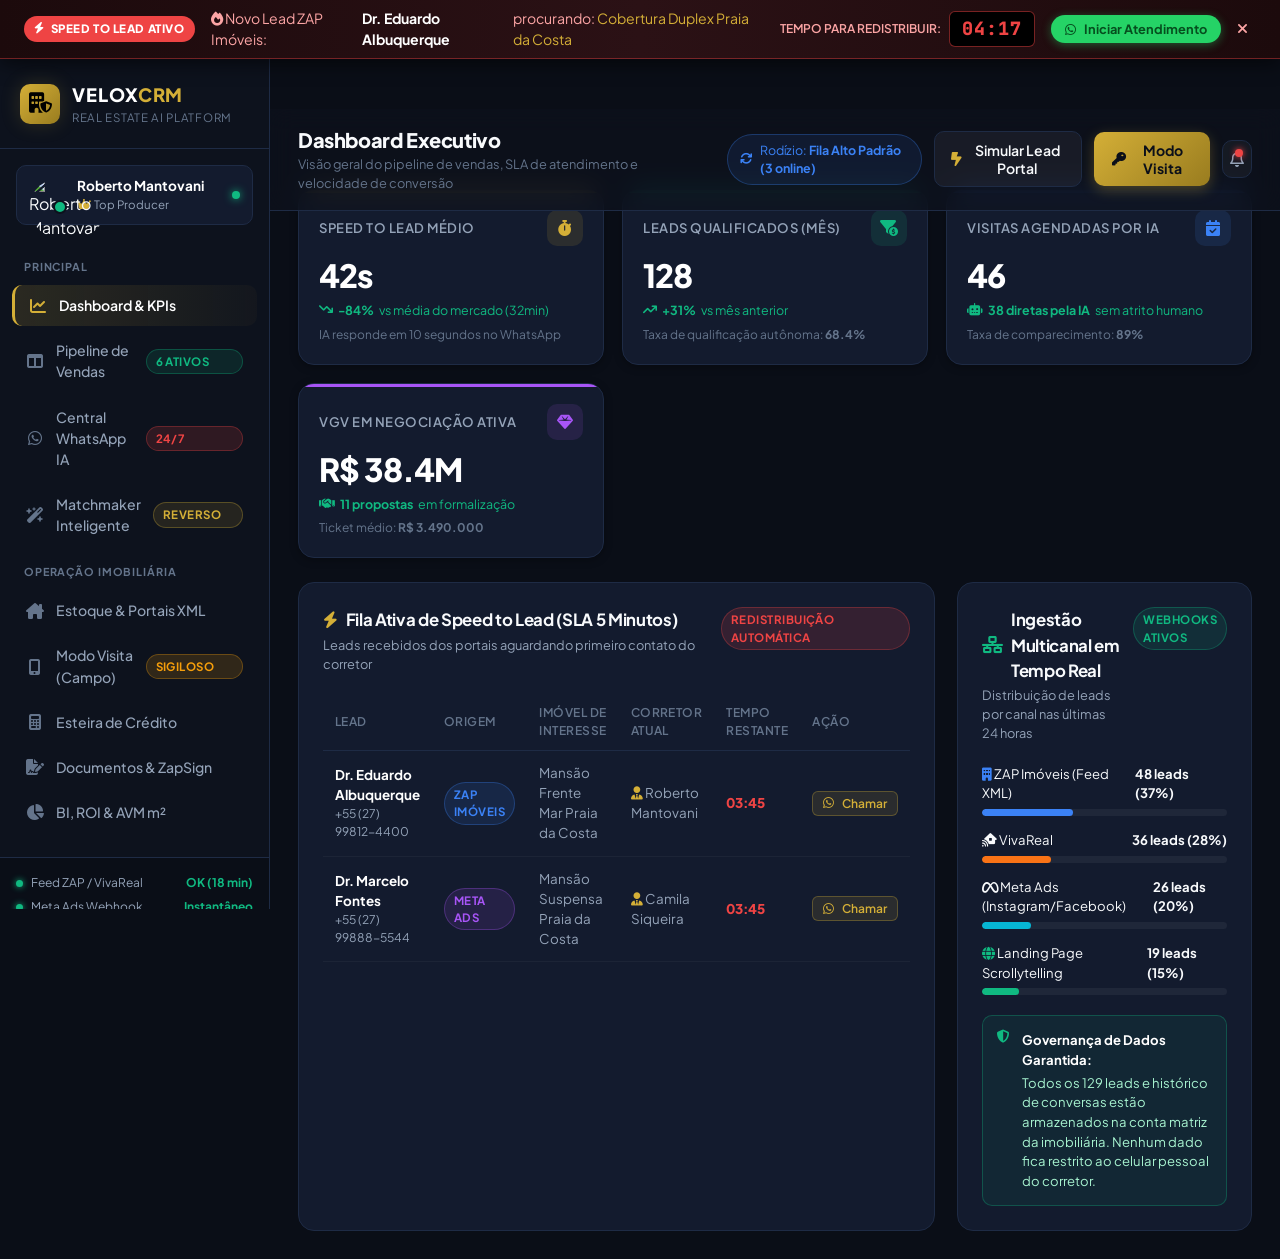
==== index.html @ a9a45f27 "Deploy Velox CRM Imobiliario com IA" ====
<!DOCTYPE html>
<html lang="pt-BR">
<head>
  <meta charset="UTF-8" />
  <meta name="viewport" content="width=device-width, initial-scale=1.0, maximum-scale=1.0, user-scalable=no" />
  <title>VELOX CRM | Inteligência Imobiliária & IA Conversacional</title>
  <link rel="preconnect" href="https://fonts.googleapis.com" />
  <link rel="preconnect" href="https://fonts.gstatic.com" crossorigin />
  <link href="https://fonts.googleapis.com/css2?family=Plus+Jakarta+Sans:wght@300;400;500;600;700;800&family=Playfair+Display:ital,wght@0,600;0,700;1,400&family=JetBrains+Mono:wght@400;600&display=swap" rel="stylesheet" />
  <link rel="stylesheet" href="https://cdnjs.cloudflare.com/ajax/libs/font-awesome/6.5.1/css/all.min.css" />
  <link rel="stylesheet" href="style.css" />
</head>
<body class="dark-theme">
  <!-- Speed to Lead SLA Floating Banner -->
  <header class="sla-ticker-banner" id="slaBanner">
    <div class="sla-container">
      <div class="sla-status-badge pulse-fast">
        <i class="fa-solid fa-bolt"></i> <span>SPEED TO LEAD ATIVO</span>
      </div>
      <div class="sla-info">
        <span class="sla-source"><i class="fa-solid fa-fire"></i> Novo Lead ZAP Imóveis:</span>
        <strong id="slaLeadName">Dr. Eduardo Albuquerque</strong>
        <span class="sla-property">procurando: <em>Cobertura Duplex Praia da Costa</em></span>
      </div>
      <div class="sla-countdown-box">
        <span class="sla-label">Tempo para redistribuir:</span>
        <div class="sla-timer" id="slaTimer">04:18</div>
      </div>
      <div class="sla-actions">
        <button class="btn-sla-quick" onclick="openWhatsAppModal('lead-1')">
          <i class="fa-brands fa-whatsapp"></i> Iniciar Atendimento
        </button>
        <button class="btn-sla-dismiss" title="Fechar barra" onclick="dismissSlaBanner()">
          <i class="fa-solid fa-xmark"></i>
        </button>
      </div>
    </div>
  </header>

  <div class="app-layout">
    <!-- Sidebar Navigation -->
    <aside class="app-sidebar" id="sidebar">
      <div class="sidebar-brand">
        <div class="brand-icon">
          <i class="fa-solid fa-building-shield"></i>
        </div>
        <div class="brand-text">
          <h1>VELOX<span>CRM</span></h1>
          <p>Real Estate AI Platform</p>
        </div>
      </div>

      <div class="broker-mini-profile">
        <div class="avatar-ring online">
          <img src="https://images.unsplash.com/photo-1560250097-0b93528c311a?w=120&auto=format&fit=crop&q=80" alt="Roberto Mantovani" />
        </div>
        <div class="broker-info">
          <span class="broker-name">Roberto Mantovani</span>
          <span class="broker-role"><i class="fa-solid fa-crown text-gold"></i> Top Producer</span>
        </div>
        <div class="broker-status-dot" title="Online no WhatsApp"></div>
      </div>

      <nav class="sidebar-nav">
        <div class="nav-section-label">PRINCIPAL</div>
        <a href="#dashboard" class="nav-item active" data-tab="dashboard">
          <i class="fa-solid fa-chart-line"></i>
          <span>Dashboard & KPIs</span>
        </a>
        <a href="#kanban" class="nav-item" data-tab="kanban">
          <i class="fa-solid fa-table-columns"></i>
          <span>Pipeline de Vendas</span>
          <span class="badge badge-emerald">6 Ativos</span>
        </a>
        <a href="#whatsapp" class="nav-item" data-tab="whatsapp">
          <i class="fa-brands fa-whatsapp"></i>
          <span>Central WhatsApp IA</span>
          <span class="badge badge-red pulse">24/7</span>
        </a>
        <a href="#matchmaker" class="nav-item" data-tab="matchmaker">
          <i class="fa-solid fa-wand-magic-sparkles"></i>
          <span>Matchmaker Inteligente</span>
          <span class="badge badge-gold">Reverso</span>
        </a>

        <div class="nav-section-label">OPERAÇÃO IMOBILIÁRIA</div>
        <a href="#imoveis" class="nav-item" data-tab="imoveis">
          <i class="fa-solid fa-house-chimney"></i>
          <span>Estoque & Portais XML</span>
        </a>
        <a href="#modo-visita" class="nav-item" data-tab="modo-visita">
          <i class="fa-solid fa-mobile-screen-button"></i>
          <span>Modo Visita (Campo)</span>
          <span class="badge badge-amber">Sigiloso</span>
        </a>
        <a href="#credito" class="nav-item" data-tab="credito">
          <i class="fa-solid fa-calculator"></i>
          <span>Esteira de Crédito</span>
        </a>
        <a href="#documentos" class="nav-item" data-tab="documentos">
          <i class="fa-solid fa-file-signature"></i>
          <span>Documentos & ZapSign</span>
        </a>
        <a href="#bi-avm" class="nav-item" data-tab="bi-avm">
          <i class="fa-solid fa-chart-pie"></i>
          <span>BI, ROI & AVM m²</span>
        </a>
      </nav>

      <div class="sidebar-footer">
        <div class="portal-sync-status">
          <div class="sync-row">
            <span class="sync-dot active"></span>
            <span>Feed ZAP / VivaReal</span>
            <strong>OK (18 min)</strong>
          </div>
          <div class="sync-row">
            <span class="sync-dot active"></span>
            <span>Meta Ads Webhook</span>
            <strong>Instantâneo</strong>
          </div>
        </div>
      </div>
    </aside>

    <!-- Main Content Area -->
    <main class="main-wrapper">
      <!-- Topbar Header -->
      <header class="app-topbar">
        <div class="topbar-left">
          <button class="btn-icon mobile-menu-toggle" id="menuToggle" aria-label="Abrir menu" onclick="toggleSidebar()">
            <i class="fa-solid fa-bars"></i>
          </button>
          <div class="page-title-box">
            <h2 id="currentTabTitle">Dashboard Executivo</h2>
            <p id="currentTabSubtitle">Visão geral do pipeline de vendas, SLA de atendimento e velocidade de conversão</p>
          </div>
        </div>

        <div class="topbar-right">
          <!-- Quick Lead Dispatcher Status -->
          <div class="round-robin-pill" title="Rodízio automático de corretores ativado">
            <i class="fa-solid fa-arrows-rotate fa-spin-pulse"></i>
            <span>Rodízio: <strong>Fila Alto Padrão (3 online)</strong></span>
          </div>

          <!-- Quick Action: Novo Lead / Simular Portais -->
          <button class="btn-secondary" onclick="simulateNewLeadArrival()">
            <i class="fa-solid fa-bolt-lightning text-gold"></i> Simular Lead Portal
          </button>

          <!-- Quick Launch Modo Visita -->
          <button class="btn-gold" onclick="switchTab('modo-visita')">
            <i class="fa-solid fa-key"></i> Modo Visita
          </button>

          <!-- Notifications -->
          <div class="notifications-bell" id="bellIcon" onclick="toggleNotifications()">
            <i class="fa-regular fa-bell"></i>
            <span class="unread-dot"></span>
          </div>
        </div>
      </header>

      <!-- VIEW 1: DASHBOARD & SPEED TO LEAD -->
      <section id="view-dashboard" class="view-panel active">
        <!-- Top Metrics Cards -->
        <div class="metrics-grid">
          <div class="metric-card gold-border">
            <div class="metric-header">
              <span class="metric-title">Speed to Lead Médio</span>
              <div class="metric-icon-box bg-gold-soft">
                <i class="fa-solid fa-stopwatch text-gold"></i>
              </div>
            </div>
            <div class="metric-value">42s</div>
            <div class="metric-trend positive">
              <i class="fa-solid fa-arrow-trend-down"></i> <strong>-84%</strong> vs média do mercado (32min)
            </div>
            <div class="metric-subtext">IA responde em 10 segundos no WhatsApp</div>
          </div>

          <div class="metric-card emerald-border">
            <div class="metric-header">
              <span class="metric-title">Leads Qualificados (Mês)</span>
              <div class="metric-icon-box bg-emerald-soft">
                <i class="fa-solid fa-filter-circle-dollar text-emerald"></i>
              </div>
            </div>
            <div class="metric-value">128</div>
            <div class="metric-trend positive">
              <i class="fa-solid fa-arrow-trend-up"></i> <strong>+31%</strong> vs mês anterior
            </div>
            <div class="metric-subtext">Taxa de qualificação autônoma: <strong>68.4%</strong></div>
          </div>

          <div class="metric-card blue-border">
            <div class="metric-header">
              <span class="metric-title">Visitas Agendadas por IA</span>
              <div class="metric-icon-box bg-blue-soft">
                <i class="fa-solid fa-calendar-check text-blue"></i>
              </div>
            </div>
            <div class="metric-value">46</div>
            <div class="metric-trend positive">
              <i class="fa-solid fa-robot"></i> <strong>38 diretas pela IA</strong> sem atrito humano
            </div>
            <div class="metric-subtext">Taxa de comparecimento: <strong>89%</strong></div>
          </div>

          <div class="metric-card purple-border">
            <div class="metric-header">
              <span class="metric-title">VGV em Negociação Ativa</span>
              <div class="metric-icon-box bg-purple-soft">
                <i class="fa-solid fa-gem text-purple"></i>
              </div>
            </div>
            <div class="metric-value">R$ 38.4M</div>
            <div class="metric-trend positive">
              <i class="fa-solid fa-handshake"></i> <strong>11 propostas</strong> em formalização
            </div>
            <div class="metric-subtext">Ticket médio: <strong>R$ 3.490.000</strong></div>
          </div>
        </div>

        <!-- Speed to Lead Active Monitor + Channel ROI -->
        <div class="dashboard-split-grid">
          <!-- Speed to Lead Live Queue -->
          <div class="dashboard-card">
            <div class="card-title-row">
              <div>
                <h3><i class="fa-solid fa-bolt text-gold"></i> Fila Ativa de Speed to Lead (SLA 5 Minutos)</h3>
                <p>Leads recebidos dos portais aguardando primeiro contato do corretor</p>
              </div>
              <span class="badge badge-red">Redistribuição Automática</span>
            </div>

            <div class="sla-table-wrapper">
              <table class="data-table">
                <thead>
                  <tr>
                    <th>Lead</th>
                    <th>Origem</th>
                    <th>Imóvel de Interesse</th>
                    <th>Corretor Atual</th>
                    <th>Tempo Restante</th>
                    <th>Ação</th>
                  </tr>
                </thead>
                <tbody id="slaTableBody">
                  <!-- Dynamically injected -->
                </tbody>
              </table>
            </div>
          </div>

          <!-- Multichannel Ingestion Performance -->
          <div class="dashboard-card">
            <div class="card-title-row">
              <div>
                <h3><i class="fa-solid fa-network-wired text-emerald"></i> Ingestão Multicanal em Tempo Real</h3>
                <p>Distribuição de leads por canal nas últimas 24 horas</p>
              </div>
              <span class="badge badge-emerald">Webhooks Ativos</span>
            </div>

            <div class="channel-bars-list">
              <div class="channel-bar-item">
                <div class="channel-meta">
                  <span><i class="fa-solid fa-building text-blue"></i> ZAP Imóveis (Feed XML)</span>
                  <strong>48 leads (37%)</strong>
                </div>
                <div class="progress-track"><div class="progress-fill" style="width: 37%; background: #3b82f6;"></div></div>
              </div>

              <div class="channel-bar-item">
                <div class="channel-meta">
                  <span><i class="fa-solid fa-house-signal text-orange"></i> VivaReal</span>
                  <strong>36 leads (28%)</strong>
                </div>
                <div class="progress-track"><div class="progress-fill" style="width: 28%; background: #f97316;"></div></div>
              </div>

              <div class="channel-bar-item">
                <div class="channel-meta">
                  <span><i class="fa-brands fa-meta text-cyan"></i> Meta Ads (Instagram/Facebook)</span>
                  <strong>26 leads (20%)</strong>
                </div>
                <div class="progress-track"><div class="progress-fill" style="width: 20%; background: #06b6d4;"></div></div>
              </div>

              <div class="channel-bar-item">
                <div class="channel-meta">
                  <span><i class="fa-solid fa-globe text-emerald"></i> Landing Page Scrollytelling</span>
                  <strong>19 leads (15%)</strong>
                </div>
                <div class="progress-track"><div class="progress-fill" style="width: 15%; background: #10b981;"></div></div>
              </div>
            </div>

            <div class="governance-alert-box">
              <i class="fa-solid fa-shield-halved text-emerald"></i>
              <div>
                <strong>Governança de Dados Garantida:</strong>
                <span>Todos os 129 leads e histórico de conversas estão armazenados na conta matriz da imobiliária. Nenhum dado fica restrito ao celular pessoal do corretor.</span>
              </div>
            </div>
          </div>
        </div>
      </section>

      <!-- VIEW 2: KANBAN PIPELINE -->
      <section id="view-kanban" class="view-panel">
        <div class="kanban-toolbar">
          <div class="kanban-filters">
            <div class="search-box">
              <i class="fa-solid fa-magnifying-glass"></i>
              <input type="text" id="kanbanSearch" placeholder="Buscar por cliente, imóvel, bairro..." oninput="filterKanban()" />
            </div>
            <select id="filterCorretor" onchange="filterKanban()">
              <option value="todos">Todos os Corretores</option>
              <option value="Roberto Mantovani">Roberto Mantovani</option>
              <option value="Camila Siqueira">Camila Siqueira</option>
              <option value="Rodrigo Castro">Rodrigo Castro</option>
            </select>
            <select id="filterOrigem" onchange="filterKanban()">
              <option value="todos">Todos os Portais</option>
              <option value="ZAP Imóveis">ZAP Imóveis</option>
              <option value="VivaReal">VivaReal</option>
              <option value="Meta Ads">Meta Ads</option>
              <option value="Site Scrollytelling">Site Direto</option>
            </select>
          </div>

          <div class="kanban-actions">
            <button class="btn-primary" onclick="openNewLeadModal()">
              <i class="fa-solid fa-plus"></i> Novo Lead Manual
            </button>
          </div>
        </div>

        <!-- Kanban Board Columns -->
        <div class="kanban-board" id="kanbanBoard">
          <!-- Coluna 1: Novo Lead -->
          <div class="kanban-column" data-stage="novo">
            <div class="column-header">
              <div class="col-title">
                <span class="status-indicator bg-blue"></span>
                <h3>Novo Lead</h3>
              </div>
              <span class="col-counter" id="count-novo">0</span>
            </div>
            <div class="kanban-cards-area" id="cards-novo" ondragover="allowDrop(event)" ondrop="handleDrop(event, 'novo')"></div>
          </div>

          <!-- Coluna 2: Contato Realizado -->
          <div class="kanban-column" data-stage="contato">
            <div class="column-header">
              <div class="col-title">
                <span class="status-indicator bg-cyan"></span>
                <h3>Qualificado / IA</h3>
              </div>
              <span class="col-counter" id="count-contato">0</span>
            </div>
            <div class="kanban-cards-area" id="cards-contato" ondragover="allowDrop(event)" ondrop="handleDrop(event, 'contato')"></div>
          </div>

          <!-- Coluna 3: Visita Agendada -->
          <div class="kanban-column" data-stage="visita-agendada">
            <div class="column-header">
              <div class="col-title">
                <span class="status-indicator bg-amber"></span>
                <h3>Visita Agendada</h3>
              </div>
              <span class="col-counter" id="count-visita-agendada">0</span>
            </div>
            <div class="kanban-cards-area" id="cards-visita-agendada" ondragover="allowDrop(event)" ondrop="handleDrop(event, 'visita-agendada')"></div>
          </div>

          <!-- Coluna 4: Visita Realizada -->
          <div class="kanban-column" data-stage="visita-feita">
            <div class="column-header">
              <div class="col-title">
                <span class="status-indicator bg-purple"></span>
                <h3>Visita Realizada</h3>
              </div>
              <span class="col-counter" id="count-visita-feita">0</span>
            </div>
            <div class="kanban-cards-area" id="cards-visita-feita" ondragover="allowDrop(event)" ondrop="handleDrop(event, 'visita-feita')"></div>
          </div>

          <!-- Coluna 5: Proposta Comercial -->
          <div class="kanban-column" data-stage="proposta">
            <div class="column-header">
              <div class="col-title">
                <span class="status-indicator bg-gold"></span>
                <h3>Proposta Comercial</h3>
              </div>
              <span class="col-counter" id="count-proposta">0</span>
            </div>
            <div class="kanban-cards-area" id="cards-proposta" ondragover="allowDrop(event)" ondrop="handleDrop(event, 'proposta')"></div>
          </div>

          <!-- Coluna 6: Fechamento / Contrato -->
          <div class="kanban-column" data-stage="fechamento">
            <div class="column-header">
              <div class="col-title">
                <span class="status-indicator bg-emerald"></span>
                <h3>Contrato / Assinatura</h3>
              </div>
              <span class="col-counter" id="count-fechamento">0</span>
            </div>
            <div class="kanban-cards-area" id="cards-fechamento" ondragover="allowDrop(event)" ondrop="handleDrop(event, 'fechamento')"></div>
          </div>
        </div>
      </section>

      <!-- VIEW 3: CENTRAL WHATSAPP IA (24/7) -->
      <section id="view-whatsapp" class="view-panel">
        <div class="whatsapp-layout">
          <!-- WhatsApp Chat List Sidebar -->
          <div class="whatsapp-contacts-sidebar">
            <div class="wa-search-bar">
              <i class="fa-solid fa-magnifying-glass"></i>
              <input type="text" placeholder="Pesquisar conversa ou número..." id="waSearchInput" oninput="filterWhatsAppContacts()" />
            </div>

            <div class="wa-ai-toggle-pill">
              <div class="ai-status">
                <span class="pulse-dot"></span>
                <span>Agente IA 24/7 Ativo</span>
              </div>
              <label class="switch">
                <input type="checkbox" id="aiAutoPilotCheckbox" checked onchange="toggleAiAutoPilot(this)" />
                <span class="slider round"></span>
              </label>
            </div>

            <div class="wa-contacts-list" id="waContactsList">
              <!-- Dynamically populated -->
            </div>
          </div>

          <!-- WhatsApp Chat Window -->
          <div class="whatsapp-conversation-pane" id="waChatPane">
            <!-- Chat Header -->
            <div class="wa-chat-header">
              <div class="wa-active-user">
                <div class="avatar-ring online">
                  <img id="waChatAvatar" src="https://images.unsplash.com/photo-1534528741775-53994a69daeb?w=100&auto=format&fit=crop&q=80" alt="Avatar" />
                </div>
                <div class="wa-header-info">
                  <h4 id="waChatName">Dr. Eduardo Albuquerque</h4>
                  <div class="wa-header-tags">
                    <span class="badge badge-emerald" id="waChatBadge">Cobertura Duplex</span>
                    <span class="text-muted" id="waChatPhone">+55 (27) 99812-4400</span>
                    <span class="text-gold" id="waChatStage"><i class="fa-solid fa-flag"></i> Visita Agendada</span>
                  </div>
                </div>
              </div>

              <div class="wa-header-actions">
                <!-- Button: IA Summary -->
                <button class="btn-ai-summary" onclick="generateExecutiveSummary()" title="Gerar resumo executivo da conversa com IA">
                  <i class="fa-solid fa-wand-magic-sparkles text-gold"></i> Resumo IA
                </button>
                <!-- Button: Modo Visita Shortcut -->
                <button class="btn-icon" onclick="openModoVisitaForActiveChat()" title="Abrir Ficha Modo Visita">
                  <i class="fa-solid fa-key text-gold"></i>
                </button>
                <!-- Button: Agendar Visita -->
                <button class="btn-icon" onclick="openScheduleVisitModal()" title="Agendar Visita no Google Agenda">
                  <i class="fa-regular fa-calendar-plus text-blue"></i>
                </button>
              </div>
            </div>

            <!-- Chat Messages Flow -->
            <div class="wa-messages-body" id="waMessagesBody">
              <!-- Messages injected dynamically -->
            </div>

            <!-- AI Quick Suggestion Chips -->
            <div class="wa-ai-chips-bar" id="waAiChipsBar">
              <span class="chips-label"><i class="fa-solid fa-sparkles text-gold"></i> Sugestões da IA:</span>
              <button class="chip-btn" onclick="sendAiSuggestedReply(1)">Confirmar visita amanhã às 10h</button>
              <button class="chip-btn" onclick="sendAiSuggestedReply(2)">Enviar simulação Caixa SAC</button>
              <button class="chip-btn" onclick="sendAiSuggestedReply(3)">Compartilhar vídeo do living</button>
            </div>

            <!-- Chat Footer Input -->
            <div class="wa-chat-input-row">
              <button class="btn-icon" title="Anexar Proposta / Imagem">
                <i class="fa-solid fa-paperclip"></i>
              </button>
              <input type="text" id="waMessageInput" placeholder="Digite uma mensagem ou deixe a IA responder automaticamente..." onkeypress="handleWaEnter(event)" />
              <button class="btn-icon btn-mic" id="btnSimulateAudio" title="Simular Áudio do Cliente com Transcrição IA" onclick="simulateIncomingAudio()">
                <i class="fa-solid fa-microphone"></i>
              </button>
              <button class="btn-send-wa" onclick="sendWaMessage()">
                <i class="fa-solid fa-paper-plane"></i>
              </button>
            </div>
          </div>

          <!-- WhatsApp Right Panel: AI Insights & Client Dossier -->
          <div class="whatsapp-dossier-sidebar">
            <div class="dossier-header">
              <h3><i class="fa-solid fa-brain text-gold"></i> Diagnóstico da IA (24/7)</h3>
            </div>

            <div class="dossier-content">
              <!-- Live Qualification Box -->
              <div class="dossier-box">
                <span class="dossier-label">INTENÇÃO & PERFIL MAPEADO</span>
                <div class="qualification-tags">
                  <div class="q-tag"><i class="fa-solid fa-wallet"></i> <strong>Orçamento:</strong> R$ 3.0M a R$ 3.8M</div>
                  <div class="q-tag"><i class="fa-solid fa-credit-card"></i> <strong>Pagamento:</strong> 60% Entrada + Financiamento</div>
                  <div class="q-tag"><i class="fa-solid fa-arrows-split-up-and-left"></i> <strong>Permuta:</strong> Avalia apto menor Praia da Costa</div>
                  <div class="q-tag"><i class="fa-solid fa-fire text-red"></i> <strong>Urgência:</strong> Alta (Mudança em 45 dias)</div>
                  <div class="q-tag"><i class="fa-solid fa-paw"></i> <strong>Requisitos:</strong> 4 quartos, 3 vagas, aceita pet</div>
                </div>
              </div>

              <!-- Executive AI Summary Box -->
              <div class="dossier-box highlight-gold" id="aiSummaryBox">
                <div class="box-title-row">
                  <span class="dossier-label"><i class="fa-solid fa-file-lines text-gold"></i> RESUMO EXECUTIVO (GEMINI)</span>
                  <span class="badge badge-gold" id="summaryUpdatedTag">Atualizado há pouco</span>
                </div>
                <div class="ai-summary-text" id="aiSummaryContent">
                  • <strong>Decisor:</strong> Médico cirurgião, busca privacidade e vista para o Convento da Penha.<br/>
                  • <strong>Status:</strong> Já visitou fotos e vídeo; aguarda confirmação de visita presencial para sábado às 10h.<br/>
                  • <strong>Atenção:</strong> Precisa de vaga ampla para SUV grande (Hilux).
                </div>
              </div>

              <!-- Matched Properties for this Chat -->
              <div class="dossier-box">
                <span class="dossier-label">MATCHES RECOMENDADOS (3)</span>
                <div class="matched-mini-list" id="matchedMiniList">
                  <!-- Dynamically inserted -->
                </div>
              </div>
            </div>
          </div>
        </div>
      </section>

      <!-- VIEW 4: MATCHMAKER INTELIGENTE -->
      <section id="view-matchmaker" class="view-panel">
        <div class="matchmaker-tabs">
          <button class="tab-btn active" id="tabMatchDirect" onclick="switchMatchmakerMode('direct')">
            <i class="fa-solid fa-user-check"></i> Lead &rarr; Busca Imóvel
          </button>
          <button class="tab-btn" id="tabMatchReverse" onclick="switchMatchmakerMode('reverse')">
            <i class="fa-solid fa-arrows-spin text-gold"></i> Matchmaker Reverso (Estoque &rarr; Leads Antigos)
          </button>
        </div>

        <!-- MODE 1: LEAD -> IMOVEL -->
        <div class="matchmaker-body" id="matchDirectContainer">
          <div class="matchmaker-control-bar">
            <div class="select-lead-group">
              <label for="matchLeadSelect">Selecione o Comprador:</label>
              <select id="matchLeadSelect" onchange="runDirectMatchmaking()">
                <!-- Populated dynamically -->
              </select>
            </div>
            <div class="lead-active-prefs" id="leadActivePrefs">
              <!-- Injected -->
            </div>
          </div>

          <div class="match-results-header">
            <h3><i class="fa-solid fa-sparkles text-emerald"></i> Imóveis com Maior Índice de Match Semântico</h3>
            <span class="text-muted">Cruzamento por metragem, suítes, faixa de preço, sol da manhã e histórico</span>
          </div>

          <div class="match-cards-grid" id="matchDirectResultsGrid">
            <!-- Populated dynamically -->
          </div>
        </div>

        <!-- MODE 2: REVERSE MATCHMAKER (NOVA CAPTAÇÃO -> BASE DE LEADS) -->
        <div class="matchmaker-body hidden" id="matchReverseContainer">
          <div class="reverse-matchmaker-hero">
            <div class="hero-text">
              <h2><i class="fa-solid fa-arrows-spin text-gold"></i> Matchmaker Reverso: Reative sua Base Parada</h2>
              <p>Ao captar um novo imóvel, o algoritmo varre centenas de leads que não compraram nos últimos 12 meses e encontra os compradores ideais com mensagem personalizada de reaquecimento pronta.</p>
            </div>
          </div>

          <div class="reverse-control-box">
            <label for="reversePropertySelect"><strong>Selecione o Imóvel Recém-Captado:</strong></label>
            <div class="reverse-select-row">
              <select id="reversePropertySelect" onchange="runReverseMatchmaking()">
                <!-- Populated dynamically -->
              </select>
              <button class="btn-primary" onclick="runReverseMatchmaking()">
                <i class="fa-solid fa-wand-magic-sparkles"></i> Varrer Base de Leads
              </button>
            </div>
          </div>

          <div class="reverse-results-layout">
            <div class="reverse-leads-col">
              <div class="col-title-badge">
                <h4><i class="fa-solid fa-users text-blue"></i> Leads Dormentes com Alto Fit (<span id="reverseCount">0</span> encontrados)</h4>
              </div>
              <div class="reverse-leads-list" id="reverseLeadsList">
                <!-- Populated -->
              </div>
            </div>

            <!-- Ready-to-Send Pitch Box -->
            <div class="reverse-pitch-col">
              <div class="pitch-card">
                <div class="pitch-header">
                  <div>
                    <h4><i class="fa-solid fa-comment-sms text-emerald"></i> Pitch de Reaquecimento Pré-Redigido por IA</h4>
                    <p class="text-muted">Personalizado com o nome do cliente, imóvel e gatilho de exclusividade</p>
                  </div>
                  <span class="badge badge-emerald">Pronto para Enviar</span>
                </div>

                <div class="pitch-text-box" id="reversePitchText">
                  Selecione um lead da lista ao lado para carregar a mensagem sob medida gerada pela IA.
                </div>

                <div class="pitch-actions">
                  <button class="btn-secondary" onclick="copyPitchText()">
                    <i class="fa-regular fa-copy"></i> Copiar Mensagem
                  </button>
                  <button class="btn-emerald" onclick="openWhatsAppWithPitch()">
                    <i class="fa-brands fa-whatsapp"></i> Disparar no WhatsApp do Lead
                  </button>
                </div>
              </div>
            </div>
          </div>
        </div>
      </section>

      <!-- VIEW 5: IMÓVEIS & SINDICADOR DE PORTAIS -->
      <section id="view-imoveis" class="view-panel">
        <div class="imoveis-topbar">
          <div class="imoveis-title">
            <h3>Catálogo de Imóveis & Gerador de Feeds XML</h3>
            <p>Cadastro único sincronizado com ZAP Imóveis, VivaReal, Imovelweb e redes sociais</p>
          </div>
          <div class="imoveis-actions">
            <button class="btn-secondary" onclick="openXmlModal()">
              <i class="fa-solid fa-code text-blue"></i> Visualizar XML Portais
            </button>
            <button class="btn-primary" onclick="openNewPropertyModal()">
              <i class="fa-solid fa-plus"></i> Novo Imóvel
            </button>
          </div>
        </div>

        <div class="imoveis-grid" id="propertiesCatalogGrid">
          <!-- Populated dynamically -->
        </div>

        <!-- AI Copywriter Section -->
        <div class="ai-copywriter-card">
          <div class="copywriter-header">
            <div class="cw-title">
              <i class="fa-solid fa-wand-magic-sparkles text-gold"></i>
              <div>
                <h4>Copywriter Imobiliário com IA (Gemini 2.5)</h4>
                <p>Gere anúncios irresistíveis, títulos SEO e legendas para Instagram com 1 clique</p>
              </div>
            </div>
            <div class="cw-controls">
              <select id="copyPropertySelect">
                <!-- Properties -->
              </select>
              <select id="copyToneSelect">
                <option value="luxo">Tom: Alto Luxo & Exclusividade</option>
                <option value="investidor">Tom: Foco em Retorno / Investidor</option>
                <option value="familia">Tom: Conforto, Família & Estilo de Vida</option>
              </select>
              <button class="btn-gold" onclick="generateAiPropertyCopy()">
                <i class="fa-solid fa-bolt"></i> Gerar Copy com IA
              </button>
            </div>
          </div>

          <div class="copywriter-results-grid">
            <div class="cw-result-box">
              <span class="cw-label">TÍTULO OTIMIZADO PARA PORTAIS (ZAP/VIVAREAL)</span>
              <div class="cw-content" id="copyTitleResult">
                Mansão Suspensa Frente Mar na Praia da Costa | 4 Suítes, 400m², Varanda Gourmet Panorâmica e 4 Vagas
              </div>
            </div>

            <div class="cw-result-box">
              <span class="cw-label">LEGENDA COMPLETA DO ANÚNCIO (PERSUASIVA & FORMATADA)</span>
              <div class="cw-content scrollable" id="copyBodyResult">
                Viva a experiência definitiva de morar de frente para o mar na localização mais nobre da Praia da Costa.<br/><br/>
                Esta espetacular residência suspensa com 400m² privativos combina acabamento primoroso em mármore importado, marcenaria planejada de grife e uma vista indevassável para o oceano e o histórico Convento da Penha.<br/><br/>
                ✨ <strong>Destaques do Imóvel:</strong><br/>
                • 4 amplas suítes com closets (master com hidromassagem vista mar)<br/>
                • Varanda gourmet climatizada integrada ao living monumental<br/>
                • Cozinha de chef com ilha central e despensa<br/>
                • 4 vagas soltas na garagem + box de praia privativo<br/>
                • Lazer resort no condomínio: piscina com raia, quadra de tênis, sauna e spa<br/><br/>
                Condomínio com portaria blindada e segurança 24 horas.<br/>
                Agende sua visita exclusiva com atendimento privativo.
              </div>
            </div>

            <div class="cw-result-box">
              <span class="cw-label">POST PARA INSTAGRAM / REELS (COM HASHTAGS)</span>
              <div class="cw-content" id="copySocialResult">
                🌊 Acordar com o som das ondas na Praia da Costa não é um sonho: é a sua nova realidade.<br/><br/>
                Apresento esta joia rara de 400m² privativos com 4 suítes e varanda gourmet cinematográfica. Um padrão construtivo que impressiona até os olhares mais exigentes.<br/><br/>
                📲 Toque no link da bio para receber o book confidencial em PDF no WhatsApp.<br/><br/>
                #ImoveisDeLuxo #PraiaDaCosta #VilaVelha #CoberturaDuplex #MansaoFrenteMar #MercadoImobiliarioDeLuxo
              </div>
            </div>
          </div>
        </div>
      </section>

      <!-- VIEW 6: MODO VISITA (CAMPO / MOBILE DEDICADO) -->
      <section id="view-modo-visita" class="view-panel">
        <div class="modo-visita-wrapper">
          <div class="modo-visita-explanation">
            <div class="explanation-badge">
              <i class="fa-solid fa-shield-cat text-amber"></i> USO EM CAMPO PELO CORRETOR
            </div>
            <h2>Ficha Confidencial & Modo Visita</h2>
            <p>Tela projetada para ser consultada no celular pelo corretor durante a visita presencial ao imóvel. Reúne dados sigilosos que o cliente <strong>NÃO</strong> pode ver, facilitando a negociação em tempo real.</p>
            
            <div class="confidential-checklist">
              <div class="conf-item"><i class="fa-solid fa-lock text-red"></i> <strong>Margem de Desconto:</strong> Valor mínimo real que o proprietário aceita no aperto</div>
              <div class="conf-item"><i class="fa-solid fa-sack-dollar text-emerald"></i> <strong>Comissão Líquida:</strong> Valor exato da comissão da transação</div>
              <div class="conf-item"><i class="fa-solid fa-key text-gold"></i> <strong>Acesso & Chaves:</strong> Localização das chaves e contato direto com o zelador</div>
              <div class="conf-item"><i class="fa-solid fa-location-arrow text-blue"></i> <strong>Navegação:</strong> Botão 1-toque para traçar rota no Waze ou Google Maps</div>
            </div>

            <div class="property-selector-box">
              <label for="modoVisitaPropertySelect">Trocar Imóvel da Visita:</label>
              <select id="modoVisitaPropertySelect" onchange="updateModoVisitaView()">
                <!-- Populated dynamically -->
              </select>
            </div>
          </div>

          <!-- Phone Mockup Container for Instant Visual Demonstration -->
          <div class="phone-mockup-frame">
            <div class="phone-speaker"></div>
            <div class="phone-screen" id="phoneScreen">
              <!-- Top bar inside phone -->
              <div class="phone-status-bar">
                <span>09:41</span>
                <span><i class="fa-solid fa-signal"></i> 5G <i class="fa-solid fa-battery-full"></i></span>
              </div>

              <!-- Confidential Warning Banner inside Phone -->
              <div class="phone-confidential-banner">
                <i class="fa-solid fa-triangle-exclamation"></i>
                <span>SIGILOSO — NÃO MOSTRAR AO CLIENTE</span>
              </div>

              <!-- Phone Property Header Card -->
              <div class="phone-card">
                <img id="mvImage" src="assets/cena-1.jpg" alt="Imóvel" class="phone-prop-img" />
                <div class="phone-prop-details">
                  <h3 id="mvTitle">Mansão Frente Mar Praia da Costa</h3>
                  <p class="phone-address" id="mvAddress"><i class="fa-solid fa-location-dot"></i> Av. Gil Veloso, 2100 - Praia da Costa</p>
                  <div class="phone-price-tag" id="mvPublicPrice">R$ 3.800.000 (Valor de Anúncio)</div>
                </div>
              </div>

              <!-- Confidential Negotiation Secrets -->
              <div class="phone-card secret-card">
                <div class="secret-header">
                  <i class="fa-solid fa-user-secret text-red"></i>
                  <h4>DADOS REAIS DE NEGOCIAÇÃO</h4>
                </div>
                
                <div class="secret-metric">
                  <span class="s-label">Margem Mínima Aceita:</span>
                  <span class="s-value text-gold" id="mvMinPrice">R$ 3.500.000 à vista</span>
                </div>
                <div class="secret-note" id="mvProprietarioNote">
                  "Proprietário aceita permuta até R$ 1.2M em apto 2 quartos em Itaparica para fechar este mês."
                </div>

                <div class="secret-metric">
                  <span class="s-label">Comissão Líquida do Corretor:</span>
                  <span class="s-value text-emerald" id="mvComissao">R$ 210.000 (6%)</span>
                </div>

                <div class="costs-split">
                  <div><span>Condomínio:</span> <strong id="mvCondo">R$ 2.450/mês</strong></div>
                  <div><span>IPTU Anual:</span> <strong id="mvIptu">R$ 4.200/ano</strong></div>
                </div>
              </div>

              <!-- Key & Caretaker Action Buttons -->
              <div class="phone-card">
                <div class="secret-header">
                  <i class="fa-solid fa-door-open text-blue"></i>
                  <h4>LOGÍSTICA DE ACESSO</h4>
                </div>
                <div class="logistics-info">
                  <p><i class="fa-solid fa-key"></i> <strong>Chaves:</strong> Portaria principal com o zelador <em>Sr. Sebastião</em>.</p>
                  <p><i class="fa-solid fa-car"></i> <strong>Vagas:</strong> G2 - Números 41, 42, 43 e 44 (livres).</p>
                </div>

                <div class="phone-actions-grid">
                  <a href="tel:+5527999887766" class="phone-btn btn-call-zelador">
                    <i class="fa-solid fa-phone"></i> Ligar p/ Zelador
                  </a>
                  <a href="https://maps.google.com" target="_blank" class="phone-btn btn-waze">
                    <i class="fa-solid fa-location-arrow"></i> Abrir Waze / Maps
                  </a>
                </div>
              </div>

              <!-- Quick Post-Visit Feedback -->
              <div class="phone-card">
                <h4><i class="fa-regular fa-clipboard"></i> Feedback Rápido da Visita</h4>
                <div class="feedback-temperatures">
                  <button class="temp-btn hot" onclick="recordVisitFeedback('quente')"><i class="fa-solid fa-fire"></i> Adorou</button>
                  <button class="temp-btn warm" onclick="recordVisitFeedback('morno')"><i class="fa-solid fa-thumbs-up"></i> Gostou</button>
                  <button class="temp-btn cold" onclick="recordVisitFeedback('frio')"><i class="fa-solid fa-snowflake"></i> Não curtiu</button>
                </div>
              </div>
            </div>
          </div>
        </div>
      </section>

      <!-- VIEW 7: ESTEIRA DE CRÉDITO & FINANCIAMENTO -->
      <section id="view-credito" class="view-panel">
        <div class="credito-layout">
          <!-- Credit Calculator Form -->
          <div class="credito-calc-card">
            <div class="calc-header">
              <h3><i class="fa-solid fa-calculator text-gold"></i> Simulador Bancário Multibancos (Caixa & Itaú)</h3>
              <p>Simulação em tempo real para apresentar na mesa de negociação</p>
            </div>

            <div class="calc-form">
              <div class="form-group">
                <label for="creditoValorImovel">Valor do Imóvel (R$):</label>
                <input type="number" id="creditoValorImovel" value="3500000" step="50000" oninput="calculateFinancing()" />
              </div>

              <div class="form-row">
                <div class="form-group">
                  <label for="creditoEntradaPercent">Entrada (%):</label>
                  <input type="range" id="creditoEntradaPercent" min="20" max="80" value="20" step="5" oninput="syncEntradaRange(this.value)" />
                  <div class="range-display"><span id="entradaPercentLabel">20%</span> &rarr; <strong id="entradaValorLabel">R$ 700.000</strong></div>
                </div>

                <div class="form-group">
                  <label for="creditoPrazoAnos">Prazo (Anos):</label>
                  <select id="creditoPrazoAnos" onchange="calculateFinancing()">
                    <option value="35">35 anos (420 meses)</option>
                    <option value="30" selected>30 anos (360 meses)</option>
                    <option value="25">25 anos (300 meses)</option>
                    <option value="20">20 anos (240 meses)</option>
                  </select>
                </div>
              </div>

              <div class="form-row">
                <div class="form-group">
                  <label for="creditoTaxaJuros">Taxa de Juros Efetiva (% a.a.):</label>
                  <input type="number" id="creditoTaxaJuros" value="10.49" step="0.1" oninput="calculateFinancing()" />
                </div>

                <div class="form-group">
                  <label for="creditoSistema">Sistema de Amortização:</label>
                  <select id="creditoSistema" onchange="calculateFinancing()">
                    <option value="SAC" selected>SAC (Parcelas Decrescentes - Recomendado)</option>
                    <option value="PRICE">PRICE (Parcelas Fixas)</option>
                  </select>
                </div>
              </div>

              <button class="btn-primary" onclick="calculateFinancing()">
                <i class="fa-solid fa-arrows-rotate"></i> Recalcular Simulação
              </button>
            </div>
          </div>

          <!-- Financing Results Display -->
          <div class="credito-results-card">
            <div class="results-header">
              <h4>Resultado da Simulação</h4>
              <span class="badge badge-emerald">Crédito Pré-Aprovável</span>
            </div>

            <div class="results-highlights-grid">
              <div class="highlight-item">
                <span class="hl-label">1ª Parcela Estimada:</span>
                <strong class="hl-value text-gold" id="calcPrimeiraParcela">R$ 32.240</strong>
              </div>

              <div class="highlight-item">
                <span class="hl-label">Última Parcela (SAC):</span>
                <strong class="hl-value text-emerald" id="calcUltimaParcela">R$ 7.840</strong>
              </div>

              <div class="highlight-item">
                <span class="hl-label">Renda Familiar Mínima:</span>
                <strong class="hl-value text-blue" id="calcRendaMinima">R$ 107.460</strong>
                <span class="hl-sub">Comprometimento máx. de 30%</span>
              </div>

              <div class="highlight-item">
                <span class="hl-label">Valor Total Financiado:</span>
                <strong class="hl-value" id="calcValorFinanciado">R$ 2.800.000</strong>
              </div>
            </div>

            <!-- Pre-qualification pipeline checklist -->
            <div class="credit-checklist-card">
              <h5><i class="fa-solid fa-list-check text-gold"></i> Checklist de Elegibilidade Bancária</h5>
              <div class="checklist-items">
                <label class="check-item"><input type="checkbox" checked /> Não possui restrições no Serasa/CADIN</label>
                <label class="check-item"><input type="checkbox" checked /> Renda comprovada por Imposto de Renda</label>
                <label class="check-item"><input type="checkbox" checked /> Entrada mínima de 20% disponível</label>
                <label class="check-item"><input type="checkbox" /> Uso de FGTS como amortização da entrada</label>
              </div>

              <button class="btn-secondary" style="margin-top: 15px; width: 100%;" onclick="sendFinancingViaWhatsApp()">
                <i class="fa-brands fa-whatsapp text-emerald"></i> Enviar Estudo Financeiro em PDF para o Cliente
              </button>
            </div>
          </div>
        </div>
      </section>

      <!-- VIEW 8: GESTÃO DOCUMENTAL & ASSINATURA DIGITAL -->
      <section id="view-documentos" class="view-panel">
        <div class="documentos-header">
          <div>
            <h3>Gestão Documental & Assinatura Eletrônica</h3>
            <p>Esteira digital integrada com ZapSign e ClickSign para fechamento ágil e seguro de contratos</p>
          </div>
          <button class="btn-primary" onclick="openNewContractModal()">
            <i class="fa-solid fa-plus"></i> Gerar Novo Contrato
          </button>
        </div>

        <div class="docs-pipeline-grid">
          <!-- Active Digital Contracts -->
          <div class="docs-card">
            <div class="docs-card-header">
              <h4><i class="fa-solid fa-file-contract text-emerald"></i> Contratos em Assinatura Digital</h4>
              <span class="badge badge-emerald">ZapSign Integrado</span>
            </div>

            <div class="contracts-list" id="contractsList">
              <!-- Dynamically populated -->
            </div>
          </div>

          <!-- Document Checklist for Active Deal -->
          <div class="docs-card">
            <div class="docs-card-header">
              <div>
                <h4><i class="fa-solid fa-folder-open text-gold"></i> Checklist Documental do Negócio</h4>
                <p class="text-muted">Mansão Praia da Costa — Comprador: Dr. Eduardo Albuquerque</p>
              </div>
              <span class="badge badge-blue">80% Completo</span>
            </div>

            <div class="docs-checklist-body">
              <div class="doc-party-group">
                <h5>DOCUMENTOS DO COMPRADOR</h5>
                <div class="doc-row checked">
                  <i class="fa-solid fa-circle-check text-emerald"></i>
                  <span>RG / CNH e CPF dos Compradores</span>
                  <span class="doc-status validated">Validado</span>
                </div>
                <div class="doc-row checked">
                  <i class="fa-solid fa-circle-check text-emerald"></i>
                  <span>Certidão de Casamento Atualizada</span>
                  <span class="doc-status validated">Validado</span>
                </div>
                <div class="doc-row checked">
                  <i class="fa-solid fa-circle-check text-emerald"></i>
                  <span>Comprovante de Residência recente</span>
                  <span class="doc-status validated">Validado</span>
                </div>
                <div class="doc-row pending">
                  <i class="fa-regular fa-circle text-amber"></i>
                  <span>Declaração de IRPF + Recibo de Entrega</span>
                  <button class="btn-micro" onclick="requestDocumentByWhatsApp('IRPF')">Cobrar via Zap</button>
                </div>
              </div>

              <div class="doc-party-group">
                <h5>DOCUMENTOS DO IMÓVEL & VENDEDOR</h5>
                <div class="doc-row checked">
                  <i class="fa-solid fa-circle-check text-emerald"></i>
                  <span>Certidão de Ônus Reais (Válida por 30 dias)</span>
                  <span class="doc-status validated">Validado</span>
                </div>
                <div class="doc-row checked">
                  <i class="fa-solid fa-circle-check text-emerald"></i>
                  <span>Certidão Negativa de IPTU e Taxa de Marinha</span>
                  <span class="doc-status validated">Validado</span>
                </div>
                <div class="doc-row checked">
                  <i class="fa-solid fa-circle-check text-emerald"></i>
                  <span>Declaração de Quitação Condominial assinada pelo síndico</span>
                  <span class="doc-status validated">Validado</span>
                </div>
              </div>
            </div>
          </div>
        </div>
      </section>

      <!-- VIEW 9: BI, ROI & AVM (INTELIGÊNCIA DE MERCADO) -->
      <section id="view-bi-avm" class="view-panel">
        <div class="bi-grid">
          <!-- Portals ROI & CPL -->
          <div class="bi-card">
            <div class="bi-header">
              <h4><i class="fa-solid fa-chart-column text-blue"></i> Desempenho & Custo por Lead (CPL) por Canal</h4>
              <span class="badge badge-emerald">ROI Médio: 18.4x</span>
            </div>
            <div class="portal-roi-table">
              <table class="data-table">
                <thead>
                  <tr>
                    <th>Canal</th>
                    <th>Investimento</th>
                    <th>Leads</th>
                    <th>CPL</th>
                    <th>Visitas</th>
                    <th>VGV Vendido</th>
                    <th>ROI</th>
                  </tr>
                </thead>
                <tbody>
                  <tr>
                    <td><strong>ZAP Imóveis</strong></td>
                    <td>R$ 4.200</td>
                    <td>94</td>
                    <td>R$ 44,68</td>
                    <td>18</td>
                    <td>R$ 7.6M</td>
                    <td><span class="badge badge-emerald">21.7x</span></td>
                  </tr>
                  <tr>
                    <td><strong>VivaReal</strong></td>
                    <td>R$ 2.800</td>
                    <td>71</td>
                    <td>R$ 39,43</td>
                    <td>12</td>
                    <td>R$ 3.8M</td>
                    <td><span class="badge badge-emerald">16.2x</span></td>
                  </tr>
                  <tr>
                    <td><strong>Meta Ads (Instagram)</strong></td>
                    <td>R$ 3.500</td>
                    <td>112</td>
                    <td>R$ 31,25</td>
                    <td>14</td>
                    <td>R$ 4.5M</td>
                    <td><span class="badge badge-emerald">15.4x</span></td>
                  </tr>
                  <tr>
                    <td><strong>Site Direto (Scrolly)</strong></td>
                    <td>R$ 900</td>
                    <td>42</td>
                    <td>R$ 21,42</td>
                    <td>16</td>
                    <td>R$ 5.2M</td>
                    <td><span class="badge badge-gold">69.3x</span></td>
                  </tr>
                </tbody>
              </table>
            </div>
          </div>

          <!-- Motivos de Perda de Negócios -->
          <div class="bi-card">
            <div class="bi-header">
              <h4><i class="fa-solid fa-circle-exclamation text-red"></i> Análise de Negócios Perdidos</h4>
              <span class="badge badge-amber">Feedback Real de Clientes</span>
            </div>
            <div class="losses-breakdown">
              <div class="loss-bar-item">
                <div class="loss-meta">
                  <span>Preço acima da avaliação de mercado (AVM)</span>
                  <strong>42% dos desinteresses</strong>
                </div>
                <div class="progress-track"><div class="progress-fill bg-red" style="width: 42%;"></div></div>
              </div>
              <div class="loss-bar-item">
                <div class="loss-meta">
                  <span>Vagas insuficientes ou difíceis de manobrar</span>
                  <strong>24% dos desinteresses</strong>
                </div>
                <div class="progress-track"><div class="progress-fill bg-amber" style="width: 24%;"></div></div>
              </div>
              <div class="loss-bar-item">
                <div class="loss-meta">
                  <span>Condomínio excessivamente alto</span>
                  <strong>18% dos desinteresses</strong>
                </div>
                <div class="progress-track"><div class="progress-fill bg-blue" style="width: 18%;"></div></div>
              </div>
              <div class="loss-bar-item">
                <div class="loss-meta">
                  <span>Vendedor não aceitou permuta como entrada</span>
                  <strong>16% dos desinteresses</strong>
                </div>
                <div class="progress-track"><div class="progress-fill bg-purple" style="width: 16%;"></div></div>
              </div>
            </div>
            <p class="text-muted text-sm mt-3"><i class="fa-solid fa-lightbulb text-gold"></i> Use esses dados para convencer o proprietário a baixar a pedida inicial e viabilizar a venda.</p>
          </div>

          <!-- AVM - Precificação Inteligente por m² -->
          <div class="bi-card full-span">
            <div class="bi-header">
              <h4><i class="fa-solid fa-scale-balanced text-gold"></i> AVM (Automated Valuation Model) — Inteligência de Preço por m²</h4>
              <span class="badge badge-gold">Base Cartorial & Portais Vila Velha</span>
            </div>

            <div class="avm-neighborhoods-grid">
              <div class="avm-card">
                <div class="avm-bairro">Praia da Costa (Orla / 1ª Quadra)</div>
                <div class="avm-price">R$ 13.800 <small>/ m²</small></div>
                <div class="avm-stats">
                  <span>Média Alto Padrão: R$ 12.500 - R$ 16.000/m²</span>
                  <span class="badge badge-emerald">Alta Liquidez</span>
                </div>
              </div>

              <div class="avm-card">
                <div class="avm-bairro">Praia de Itaparica (Frente Mar)</div>
                <div class="avm-price">R$ 9.850 <small>/ m²</small></div>
                <div class="avm-stats">
                  <span>Média Alto Padrão: R$ 8.900 - R$ 11.500/m²</span>
                  <span class="badge badge-blue">Maior Valorização (+14% a.a.)</span>
                </div>
              </div>

              <div class="avm-card">
                <div class="avm-bairro">Praia de Itapuã (Triângulo das Bermudas)</div>
                <div class="avm-price">R$ 11.200 <small>/ m²</small></div>
                <div class="avm-stats">
                  <span>Média Alto Padrão: R$ 10.000 - R$ 12.800/m²</span>
                  <span class="badge badge-emerald">Procura Constante</span>
                </div>
              </div>
            </div>
          </div>
        </div>
      </section>
    </main>
  </div>

  <!-- MODALS -->

  <!-- MODAL: XML EXPORT PREVIEW -->
  <div class="modal-overlay" id="xmlModal">
    <div class="modal-box modal-lg">
      <div class="modal-header">
        <h3><i class="fa-solid fa-code text-blue"></i> Feed XML Padrão Portais (ZAP / VivaReal / Imovelweb)</h3>
        <button class="modal-close" onclick="closeModal('xmlModal')">&times;</button>
      </div>
      <div class="modal-body">
        <p class="text-muted">Este feed é gerado em tempo real e consumido automaticamente pelas APIs dos portais a cada 30 minutos.</p>
        <pre class="code-preview" id="xmlContentPreview"></pre>
      </div>
      <div class="modal-footer">
        <button class="btn-secondary" onclick="copyXmlFeed()">Copiar XML</button>
        <button class="btn-primary" onclick="downloadXmlFeed()">Baixar feed.xml</button>
      </div>
    </div>
  </div>

  <!-- MODAL: SIMULATE NEW LEAD ARRIVAL -->
  <div class="modal-overlay" id="newLeadModal">
    <div class="modal-box">
      <div class="modal-header">
        <h3><i class="fa-solid fa-bolt-lightning text-gold"></i> Simulação: Entrada de Lead no ZAP Imóveis</h3>
        <button class="modal-close" onclick="closeModal('newLeadModal')">&times;</button>
      </div>
      <div class="modal-body">
        <p>Preencha os dados do lead de teste para disparar o webhook multicanal, o rodízio e o contador SLA de 5 minutos:</p>
        <div class="form-group">
          <label>Nome Completo do Cliente:</label>
          <input type="text" id="simLeadName" value="Dra. Luciana Paes" />
        </div>
        <div class="form-group">
          <label>WhatsApp:</label>
          <input type="text" id="simLeadPhone" value="(27) 99777-8899" />
        </div>
        <div class="form-group">
          <label>Imóvel de Interesse:</label>
          <select id="simLeadProperty">
            <option value="Cobertura Duplex Praia de Itaparica">Cobertura Duplex Praia de Itaparica - R$ 3.2M</option>
            <option value="Mansão Frente Mar Praia da Costa">Mansão Frente Mar Praia da Costa - R$ 3.8M</option>
            <option value="Apartamento Design Itapuã">Apartamento Design Itapuã - R$ 2.4M</option>
          </select>
        </div>
      </div>
      <div class="modal-footer">
        <button class="btn-secondary" onclick="closeModal('newLeadModal')">Cancelar</button>
        <button class="btn-gold" onclick="submitSimulatedLead()">
          <i class="fa-solid fa-bolt"></i> Disparar Webhook & Iniciar SLA
        </button>
      </div>
    </div>
  </div>

  <!-- MODAL: SCHEDULE VISIT -->
  <div class="modal-overlay" id="scheduleModal">
    <div class="modal-box">
      <div class="modal-header">
        <h3><i class="fa-regular fa-calendar-check text-blue"></i> Agendar Visita com Cliente</h3>
        <button class="modal-close" onclick="closeModal('scheduleModal')">&times;</button>
      </div>
      <div class="modal-body">
        <div class="form-group">
          <label>Data da Visita:</label>
          <input type="date" id="visitDate" value="2026-09-20" />
        </div>
        <div class="form-group">
          <label>Horário:</label>
          <input type="time" id="visitTime" value="10:00" />
        </div>
        <div class="form-group">
          <label>Corretor Acompanhante:</label>
          <input type="text" value="Roberto Mantovani" readonly />
        </div>
        <div class="form-group">
          <label>Avisar Zelador pelo WhatsApp:</label>
          <label class="switch"><input type="checkbox" checked /><span class="slider round"></span></label>
        </div>
      </div>
      <div class="modal-footer">
        <button class="btn-secondary" onclick="closeModal('scheduleModal')">Cancelar</button>
        <button class="btn-primary" onclick="confirmScheduledVisit()">
          <i class="fa-solid fa-check"></i> Confirmar & Integrar no Google Agenda
        </button>
      </div>
    </div>
  </div>

  <!-- Mobile Bottom Navigation Bar (App-Like Experience) -->
  <nav class="mobile-bottom-nav">
    <button class="mob-nav-btn active" onclick="switchTab('dashboard')" data-mob-tab="dashboard">
      <i class="fa-solid fa-chart-line"></i>
      <span>Dashboard</span>
    </button>
    <button class="mob-nav-btn" onclick="switchTab('kanban')" data-mob-tab="kanban">
      <i class="fa-solid fa-table-columns"></i>
      <span>Kanban</span>
    </button>
    <button class="mob-nav-btn" onclick="switchTab('whatsapp')" data-mob-tab="whatsapp">
      <i class="fa-brands fa-whatsapp text-emerald"></i>
      <span>WhatsApp</span>
    </button>
    <button class="mob-nav-btn" onclick="switchTab('matchmaker')" data-mob-tab="matchmaker">
      <i class="fa-solid fa-wand-magic-sparkles text-gold"></i>
      <span>Match</span>
    </button>
    <button class="mob-nav-btn" onclick="switchTab('modo-visita')" data-mob-tab="modo-visita">
      <i class="fa-solid fa-key text-amber"></i>
      <span>Visita</span>
    </button>
  </nav>

  <!-- Toast Notification Container -->
  <div class="toast-container" id="toastContainer"></div>

  <script src="script.js"></script>
</body>
</html>
---- style.css ----
/* ==========================================================================
   VELOX CRM - DESIGN SYSTEM & DARK LUXURY THEME
   ========================================================================== */

:root {
  --bg-darkest: #07090e;
  --bg-sidebar: #0d121d;
  --bg-main: #0a0e17;
  --bg-card: #131b2e;
  --bg-card-hover: #19243d;
  --bg-card-alt: #162035;
  --bg-input: #0e1626;

  --border-subtle: #1e2b45;
  --border-light: rgba(255, 255, 255, 0.08);
  --border-active: rgba(212, 175, 55, 0.4);

  --gold-primary: #d4af37;
  --gold-light: #f5d77f;
  --gold-dark: #997c1f;
  --gold-glow: rgba(212, 175, 55, 0.25);
  --gold-soft: rgba(212, 175, 55, 0.12);

  --emerald-primary: #10b981;
  --emerald-glow: rgba(16, 185, 129, 0.2);
  --emerald-soft: rgba(16, 185, 129, 0.12);

  --blue-primary: #3b82f6;
  --blue-soft: rgba(59, 130, 246, 0.12);

  --purple-primary: #a855f7;
  --purple-soft: rgba(168, 85, 247, 0.12);

  --red-urgent: #ef4444;
  --red-soft: rgba(239, 68, 68, 0.15);

  --amber-warning: #f59e0b;
  --amber-soft: rgba(245, 158, 11, 0.15);

  --text-primary: #f8fafc;
  --text-secondary: #94a3b8;
  --text-muted: #64748b;

  --font-main: 'Plus Jakarta Sans', system-ui, -apple-system, sans-serif;
  --font-serif: 'Playfair Display', Georgia, serif;
  --font-mono: 'JetBrains Mono', monospace;

  --radius-sm: 6px;
  --radius-md: 10px;
  --radius-lg: 16px;
  --radius-full: 9999px;

  --shadow-sm: 0 2px 8px rgba(0, 0, 0, 0.3);
  --shadow-md: 0 4px 20px rgba(0, 0, 0, 0.4);
  --shadow-lg: 0 10px 30px rgba(0, 0, 0, 0.6);
  --shadow-gold: 0 0 20px rgba(212, 175, 55, 0.18);
}

* {
  box-sizing: border-box;
  margin: 0;
  padding: 0;
  -webkit-tap-highlight-color: transparent;
}

body {
  background-color: var(--bg-main);
  color: var(--text-primary);
  font-family: var(--font-main);
  line-height: 1.5;
  overflow-x: hidden;
}

/* Custom Scrollbars */
::-webkit-scrollbar {
  width: 6px;
  height: 6px;
}
::-webkit-scrollbar-track {
  background: var(--bg-darkest);
}
::-webkit-scrollbar-thumb {
  background: var(--border-subtle);
  border-radius: var(--radius-full);
}
::-webkit-scrollbar-thumb:hover {
  background: var(--gold-primary);
}

/* Typography & Helpers */
h1, h2, h3, h4, h5 {
  color: var(--text-primary);
  font-weight: 700;
  letter-spacing: -0.02em;
}

p {
  color: var(--text-secondary);
  font-size: 0.92rem;
}

a {
  color: inherit;
  text-decoration: none;
}

.text-gold { color: var(--gold-primary) !important; }
.text-emerald { color: var(--emerald-primary) !important; }
.text-blue { color: var(--blue-primary) !important; }
.text-purple { color: var(--purple-primary) !important; }
.text-red { color: var(--red-urgent) !important; }
.text-amber { color: var(--amber-warning) !important; }
.text-muted { color: var(--text-muted) !important; }
.text-sm { font-size: 0.8rem; }
.mt-3 { margin-top: 12px; }

/* Pulse Animations */
@keyframes pulseGlow {
  0%, 100% { opacity: 1; transform: scale(1); }
  50% { opacity: 0.7; transform: scale(1.05); }
}

@keyframes pulseRedTimer {
  0%, 100% { box-shadow: 0 0 0 0 rgba(239, 68, 68, 0.4); }
  50% { box-shadow: 0 0 0 8px rgba(239, 68, 68, 0); }
}

.pulse { animation: pulseGlow 2s infinite ease-in-out; }
.pulse-fast { animation: pulseGlow 1s infinite ease-in-out; }

/* Badges */
.badge {
  display: inline-flex;
  align-items: center;
  gap: 5px;
  padding: 3px 9px;
  font-size: 0.72rem;
  font-weight: 700;
  text-transform: uppercase;
  letter-spacing: 0.04em;
  border-radius: var(--radius-full);
}
.badge-gold { background: var(--gold-soft); color: var(--gold-primary); border: 1px solid rgba(212,175,55,0.3); }
.badge-emerald { background: var(--emerald-soft); color: var(--emerald-primary); border: 1px solid rgba(16,185,129,0.3); }
.badge-blue { background: var(--blue-soft); color: var(--blue-primary); border: 1px solid rgba(59,130,246,0.3); }
.badge-purple { background: var(--purple-soft); color: var(--purple-primary); border: 1px solid rgba(168,85,247,0.3); }
.badge-red { background: var(--red-soft); color: var(--red-urgent); border: 1px solid rgba(239,68,68,0.3); }
.badge-amber { background: var(--amber-soft); color: var(--amber-warning); border: 1px solid rgba(245,158,11,0.3); }

/* Buttons */
button {
  font-family: var(--font-main);
  cursor: pointer;
  border: none;
  outline: none;
  transition: all 0.2s ease;
  display: inline-flex;
  align-items: center;
  justify-content: center;
  gap: 8px;
}

.btn-primary {
  background: linear-gradient(135deg, var(--blue-primary), #2563eb);
  color: #fff;
  padding: 9px 18px;
  border-radius: var(--radius-md);
  font-weight: 600;
  font-size: 0.88rem;
  box-shadow: 0 4px 12px rgba(37, 99, 235, 0.3);
}
.btn-primary:hover {
  transform: translateY(-1px);
  box-shadow: 0 6px 16px rgba(37, 99, 235, 0.45);
}

.btn-gold {
  background: linear-gradient(135deg, var(--gold-primary), var(--gold-dark));
  color: #0b0f19;
  padding: 9px 18px;
  border-radius: var(--radius-md);
  font-weight: 700;
  font-size: 0.88rem;
  box-shadow: 0 4px 14px rgba(212, 175, 55, 0.3);
}
.btn-gold:hover {
  background: linear-gradient(135deg, var(--gold-light), var(--gold-primary));
  transform: translateY(-1px);
}

.btn-emerald {
  background: linear-gradient(135deg, var(--emerald-primary), #059669);
  color: #fff;
  padding: 9px 18px;
  border-radius: var(--radius-md);
  font-weight: 600;
  font-size: 0.88rem;
}
.btn-emerald:hover {
  box-shadow: 0 4px 14px rgba(16, 185, 129, 0.4);
}

.btn-secondary {
  background: rgba(255, 255, 255, 0.05);
  border: 1px solid var(--border-subtle);
  color: var(--text-primary);
  padding: 9px 16px;
  border-radius: var(--radius-md);
  font-weight: 600;
  font-size: 0.88rem;
}
.btn-secondary:hover {
  background: rgba(255, 255, 255, 0.1);
  border-color: var(--gold-primary);
}

.btn-icon {
  background: rgba(255, 255, 255, 0.05);
  border: 1px solid var(--border-subtle);
  color: var(--text-secondary);
  width: 38px;
  height: 38px;
  border-radius: var(--radius-md);
  display: flex;
  align-items: center;
  justify-content: center;
}
.btn-icon:hover {
  color: var(--text-primary);
  background: rgba(255, 255, 255, 0.1);
  border-color: var(--border-light);
}

.btn-micro {
  padding: 4px 10px;
  font-size: 0.75rem;
  background: var(--gold-soft);
  color: var(--gold-primary);
  border: 1px solid rgba(212, 175, 55, 0.3);
  border-radius: var(--radius-sm);
  font-weight: 600;
}
.btn-micro:hover {
  background: var(--gold-primary);
  color: #000;
}

/* ==========================================================================
   FLOATING SLA TICKER BANNER (SPEED TO LEAD)
   ========================================================================== */
.sla-ticker-banner {
  background: linear-gradient(90deg, #1c0a0c, #2b1115, #1c0a0c);
  border-bottom: 1px solid rgba(239, 68, 68, 0.4);
  position: sticky;
  top: 0;
  z-index: 100;
  padding: 8px 24px;
  box-shadow: 0 4px 20px rgba(0, 0, 0, 0.6);
  animation: pulseRedTimer 2s infinite;
}

.sla-container {
  max-width: 1700px;
  margin: 0 auto;
  display: flex;
  align-items: center;
  justify-content: space-between;
  gap: 16px;
  flex-wrap: wrap;
}

.sla-status-badge {
  background: var(--red-urgent);
  color: #fff;
  font-size: 0.72rem;
  font-weight: 800;
  padding: 4px 10px;
  border-radius: var(--radius-full);
  display: flex;
  align-items: center;
  gap: 6px;
  letter-spacing: 0.05em;
}

.sla-info {
  display: flex;
  align-items: center;
  gap: 8px;
  font-size: 0.88rem;
  color: #fca5a5;
  flex: 1;
}
.sla-info strong {
  color: #fff;
}
.sla-info em {
  font-style: normal;
  color: var(--gold-primary);
}

.sla-countdown-box {
  display: flex;
  align-items: center;
  gap: 8px;
}
.sla-label {
  font-size: 0.75rem;
  color: #fca5a5;
  text-transform: uppercase;
  font-weight: 600;
}
.sla-timer {
  font-family: var(--font-mono);
  font-size: 1.15rem;
  font-weight: 800;
  background: #000;
  color: #ef4444;
  padding: 3px 12px;
  border-radius: var(--radius-sm);
  border: 1px solid rgba(239, 68, 68, 0.5);
  letter-spacing: 1px;
}

.sla-actions {
  display: flex;
  align-items: center;
  gap: 8px;
}
.btn-sla-quick {
  background: #25d366;
  color: #064e1e;
  font-weight: 700;
  font-size: 0.8rem;
  padding: 6px 14px;
  border-radius: var(--radius-full);
  box-shadow: 0 2px 10px rgba(37, 211, 102, 0.4);
}
.btn-sla-quick:hover {
  background: #2ee06e;
  transform: scale(1.03);
}
.btn-sla-dismiss {
  background: transparent;
  color: #fca5a5;
  font-size: 0.9rem;
  padding: 4px 8px;
  border-radius: var(--radius-sm);
}
.btn-sla-dismiss:hover {
  color: #fff;
}

/* ==========================================================================
   APP LAYOUT (SIDEBAR + MAIN)
   ========================================================================== */
.app-layout {
  display: flex;
  min-height: calc(100vh - 50px);
}

/* Sidebar */
.app-sidebar {
  width: 270px;
  background: var(--bg-sidebar);
  border-right: 1px solid var(--border-subtle);
  display: flex;
  flex-direction: column;
  flex-shrink: 0;
  transition: all 0.3s ease;
  position: sticky;
  top: 50px;
  height: calc(100vh - 50px);
  overflow-y: auto;
}

.sidebar-brand {
  padding: 22px 20px;
  display: flex;
  align-items: center;
  gap: 12px;
  border-bottom: 1px solid var(--border-subtle);
}
.brand-icon {
  width: 40px;
  height: 40px;
  border-radius: var(--radius-md);
  background: linear-gradient(135deg, var(--gold-primary), var(--gold-dark));
  color: #000;
  display: flex;
  align-items: center;
  justify-content: center;
  font-size: 1.25rem;
  box-shadow: var(--shadow-gold);
}
.brand-text h1 {
  font-size: 1.15rem;
  font-weight: 800;
  letter-spacing: 0.05em;
  color: #fff;
}
.brand-text h1 span {
  color: var(--gold-primary);
}
.brand-text p {
  font-size: 0.72rem;
  color: var(--text-muted);
  text-transform: uppercase;
  letter-spacing: 0.06em;
}

.broker-mini-profile {
  margin: 16px 16px 8px 16px;
  padding: 10px 12px;
  background: var(--bg-card);
  border: 1px solid var(--border-subtle);
  border-radius: var(--radius-md);
  display: flex;
  align-items: center;
  gap: 10px;
}
.avatar-ring {
  width: 38px;
  height: 38px;
  border-radius: 50%;
  position: relative;
  flex-shrink: 0;
}
.avatar-ring img {
  width: 100%;
  height: 100%;
  border-radius: 50%;
  object-fit: cover;
}
.avatar-ring.online::after {
  content: '';
  position: absolute;
  bottom: 0;
  right: 0;
  width: 10px;
  height: 10px;
  background: var(--emerald-primary);
  border: 2px solid var(--bg-sidebar);
  border-radius: 50%;
}
.broker-info {
  flex: 1;
  overflow: hidden;
}
.broker-name {
  font-size: 0.85rem;
  font-weight: 700;
  color: #fff;
  display: block;
  white-space: nowrap;
  overflow: hidden;
  text-overflow: ellipsis;
}
.broker-role {
  font-size: 0.72rem;
  color: var(--text-secondary);
  display: flex;
  align-items: center;
  gap: 4px;
}
.broker-status-dot {
  width: 8px;
  height: 8px;
  border-radius: 50%;
  background: var(--emerald-primary);
  box-shadow: 0 0 8px var(--emerald-primary);
}

.sidebar-nav {
  padding: 12px 12px 24px 12px;
  display: flex;
  flex-direction: column;
  gap: 4px;
  flex: 1;
}
.nav-section-label {
  font-size: 0.68rem;
  font-weight: 700;
  color: var(--text-muted);
  letter-spacing: 0.08em;
  padding: 14px 12px 6px 12px;
}
.nav-item {
  display: flex;
  align-items: center;
  gap: 12px;
  padding: 10px 14px;
  border-radius: var(--radius-md);
  color: var(--text-secondary);
  font-size: 0.88rem;
  font-weight: 500;
  transition: all 0.2s ease;
  position: relative;
}
.nav-item i {
  width: 18px;
  text-align: center;
  font-size: 1rem;
  color: var(--text-muted);
  transition: color 0.2s ease;
}
.nav-item span {
  flex: 1;
}
.nav-item:hover {
  background: rgba(255, 255, 255, 0.04);
  color: var(--text-primary);
}
.nav-item:hover i {
  color: var(--gold-primary);
}
.nav-item.active {
  background: linear-gradient(90deg, rgba(212, 175, 55, 0.15), rgba(212, 175, 55, 0.03));
  color: #fff;
  font-weight: 600;
  border-left: 3px solid var(--gold-primary);
}
.nav-item.active i {
  color: var(--gold-primary);
}

.sidebar-footer {
  padding: 16px;
  border-top: 1px solid var(--border-subtle);
  background: rgba(0, 0, 0, 0.2);
}
.portal-sync-status {
  display: flex;
  flex-direction: column;
  gap: 6px;
}
.sync-row {
  display: flex;
  align-items: center;
  gap: 8px;
  font-size: 0.75rem;
  color: var(--text-secondary);
}
.sync-row strong {
  margin-left: auto;
  color: var(--emerald-primary);
}
.sync-dot {
  width: 7px;
  height: 7px;
  border-radius: 50%;
  background: var(--text-muted);
}
.sync-dot.active {
  background: var(--emerald-primary);
  box-shadow: 0 0 6px var(--emerald-primary);
}

/* Main Area */
.main-wrapper {
  flex: 1;
  display: flex;
  flex-direction: column;
  overflow-x: hidden;
  background: var(--bg-main);
  min-width: 0;
}

.app-topbar {
  padding: 16px 28px;
  border-bottom: 1px solid var(--border-subtle);
  display: flex;
  align-items: center;
  justify-content: space-between;
  gap: 20px;
  background: rgba(13, 18, 29, 0.7);
  backdrop-filter: blur(12px);
  position: sticky;
  top: 50px;
  z-index: 50;
}

.topbar-left {
  display: flex;
  align-items: center;
  gap: 14px;
}
.mobile-menu-toggle {
  display: none;
}
.page-title-box h2 {
  font-size: 1.25rem;
  font-weight: 800;
}
.page-title-box p {
  font-size: 0.8rem;
  color: var(--text-muted);
}

.topbar-right {
  display: flex;
  align-items: center;
  gap: 12px;
}
.round-robin-pill {
  display: flex;
  align-items: center;
  gap: 8px;
  background: rgba(59, 130, 246, 0.1);
  border: 1px solid rgba(59, 130, 246, 0.3);
  color: var(--blue-primary);
  font-size: 0.78rem;
  padding: 6px 12px;
  border-radius: var(--radius-full);
}
.notifications-bell {
  width: 38px;
  height: 38px;
  border-radius: var(--radius-md);
  border: 1px solid var(--border-subtle);
  background: rgba(255, 255, 255, 0.04);
  display: flex;
  align-items: center;
  justify-content: center;
  cursor: pointer;
  position: relative;
  color: var(--text-secondary);
}
.notifications-bell:hover {
  color: #fff;
  border-color: var(--gold-primary);
}
.unread-dot {
  position: absolute;
  top: 8px;
  right: 8px;
  width: 8px;
  height: 8px;
  background: var(--red-urgent);
  border-radius: 50%;
  box-shadow: 0 0 6px var(--red-urgent);
}

/* View Panels */
.view-panel {
  display: none;
  padding: 28px;
  animation: fadeIn 0.25s ease;
}
.view-panel.active {
  display: block;
}

@keyframes fadeIn {
  from { opacity: 0; transform: translateY(6px); }
  to { opacity: 1; transform: translateY(0); }
}

/* ==========================================================================
   VIEW 1: METRICS & DASHBOARD
   ========================================================================== */
.metrics-grid {
  display: grid;
  grid-template-columns: repeat(auto-fit, minmax(240px, 1fr));
  gap: 18px;
  margin-bottom: 24px;
}

.metric-card {
  background: var(--bg-card);
  border: 1px solid var(--border-subtle);
  border-radius: var(--radius-lg);
  padding: 20px;
  box-shadow: var(--shadow-sm);
  position: relative;
  overflow: hidden;
}
.metric-card::before {
  content: '';
  position: absolute;
  top: 0;
  left: 0;
  right: 0;
  height: 3px;
}
.metric-card.gold-border::before { background: var(--gold-primary); }
.metric-card.emerald-border::before { background: var(--emerald-primary); }
.metric-card.blue-border::before { background: var(--blue-primary); }
.metric-card.purple-border::before { background: var(--purple-primary); }

.metric-header {
  display: flex;
  align-items: center;
  justify-content: space-between;
  margin-bottom: 12px;
}
.metric-title {
  font-size: 0.82rem;
  font-weight: 600;
  color: var(--text-secondary);
  text-transform: uppercase;
  letter-spacing: 0.04em;
}
.metric-icon-box {
  width: 36px;
  height: 36px;
  border-radius: var(--radius-md);
  display: flex;
  align-items: center;
  justify-content: center;
}
.bg-gold-soft { background: var(--gold-soft); }
.bg-emerald-soft { background: var(--emerald-soft); }
.bg-blue-soft { background: var(--blue-soft); }
.bg-purple-soft { background: var(--purple-soft); }

.metric-value {
  font-size: 2rem;
  font-weight: 800;
  color: #fff;
  letter-spacing: -0.03em;
  line-height: 1.1;
  margin-bottom: 8px;
}
.metric-trend {
  font-size: 0.78rem;
  display: flex;
  align-items: center;
  gap: 5px;
  margin-bottom: 6px;
}
.metric-trend.positive { color: var(--emerald-primary); }
.metric-subtext {
  font-size: 0.75rem;
  color: var(--text-muted);
}

.dashboard-split-grid {
  display: grid;
  grid-template-columns: 1.5fr 1fr;
  gap: 22px;
}
.dashboard-card {
  background: var(--bg-card);
  border: 1px solid var(--border-subtle);
  border-radius: var(--radius-lg);
  padding: 24px;
}
.card-title-row {
  display: flex;
  align-items: flex-start;
  justify-content: space-between;
  gap: 12px;
  margin-bottom: 20px;
}
.card-title-row h3 {
  font-size: 1.05rem;
  display: flex;
  align-items: center;
  gap: 8px;
}
.card-title-row p {
  font-size: 0.8rem;
  margin-top: 3px;
}

/* Data Table */
.data-table {
  width: 100%;
  border-collapse: collapse;
  font-size: 0.84rem;
}
.data-table th {
  text-align: left;
  padding: 10px 12px;
  color: var(--text-muted);
  font-weight: 600;
  border-bottom: 1px solid var(--border-subtle);
  font-size: 0.75rem;
  text-transform: uppercase;
  letter-spacing: 0.04em;
}
.data-table td {
  padding: 12px;
  border-bottom: 1px solid rgba(255, 255, 255, 0.04);
  color: var(--text-secondary);
}
.data-table tr:hover td {
  background: rgba(255, 255, 255, 0.02);
  color: #fff;
}

.channel-bars-list {
  display: flex;
  flex-direction: column;
  gap: 14px;
  margin-top: 10px;
}
.channel-bar-item {
  display: flex;
  flex-direction: column;
  gap: 6px;
}
.channel-meta {
  display: flex;
  justify-content: space-between;
  font-size: 0.82rem;
}
.progress-track {
  height: 7px;
  background: rgba(255, 255, 255, 0.05);
  border-radius: var(--radius-full);
  overflow: hidden;
}
.progress-fill {
  height: 100%;
  border-radius: var(--radius-full);
  transition: width 0.8s ease;
}

.governance-alert-box {
  margin-top: 20px;
  background: rgba(16, 185, 129, 0.08);
  border: 1px solid rgba(16, 185, 129, 0.3);
  padding: 14px;
  border-radius: var(--radius-md);
  display: flex;
  gap: 12px;
  align-items: flex-start;
  font-size: 0.82rem;
  color: #a7f3d0;
}
.governance-alert-box strong {
  display: block;
  color: #fff;
  margin-bottom: 3px;
}

/* ==========================================================================
   VIEW 2: KANBAN PIPELINE
   ========================================================================== */
.kanban-toolbar {
  display: flex;
  align-items: center;
  justify-content: space-between;
  gap: 16px;
  margin-bottom: 22px;
  flex-wrap: wrap;
}
.kanban-filters {
  display: flex;
  align-items: center;
  gap: 10px;
  flex-wrap: wrap;
}
.search-box {
  position: relative;
  width: 260px;
}
.search-box i {
  position: absolute;
  left: 12px;
  top: 50%;
  transform: translateY(-50%);
  color: var(--text-muted);
  font-size: 0.85rem;
}
.search-box input, select {
  background: var(--bg-card);
  border: 1px solid var(--border-subtle);
  color: var(--text-primary);
  border-radius: var(--radius-md);
  font-size: 0.84rem;
  padding: 8px 12px 8px 34px;
  outline: none;
  font-family: var(--font-main);
  transition: border-color 0.2s ease;
}
select {
  padding-left: 12px;
  cursor: pointer;
}
.search-box input:focus, select:focus {
  border-color: var(--gold-primary);
}

.kanban-board {
  display: flex;
  gap: 16px;
  overflow-x: auto;
  padding-bottom: 16px;
  min-height: calc(100vh - 220px);
}
.kanban-column {
  background: var(--bg-card);
  border: 1px solid var(--border-subtle);
  border-radius: var(--radius-lg);
  width: 320px;
  min-width: 300px;
  display: flex;
  flex-direction: column;
  max-height: calc(100vh - 220px);
  flex-shrink: 0;
}
.column-header {
  padding: 14px 16px;
  border-bottom: 1px solid var(--border-subtle);
  display: flex;
  align-items: center;
  justify-content: space-between;
  background: rgba(255, 255, 255, 0.02);
}
.col-title {
  display: flex;
  align-items: center;
  gap: 8px;
}
.col-title h3 {
  font-size: 0.88rem;
  font-weight: 700;
}
.status-indicator {
  width: 8px;
  height: 8px;
  border-radius: 50%;
}
.bg-blue { background: var(--blue-primary); }
.bg-cyan { background: #06b6d4; }
.bg-amber { background: var(--amber-warning); }
.bg-purple { background: var(--purple-primary); }
.bg-gold { background: var(--gold-primary); }
.bg-emerald { background: var(--emerald-primary); }

.col-counter {
  background: rgba(255, 255, 255, 0.07);
  padding: 2px 8px;
  border-radius: var(--radius-full);
  font-size: 0.72rem;
  font-weight: 700;
}

.kanban-cards-area {
  padding: 12px;
  overflow-y: auto;
  flex: 1;
  display: flex;
  flex-direction: column;
  gap: 10px;
  min-height: 150px;
}

/* Kanban Card */
.kanban-card {
  background: var(--bg-card-alt);
  border: 1px solid var(--border-subtle);
  border-radius: var(--radius-md);
  padding: 14px;
  cursor: grab;
  transition: all 0.2s ease;
  position: relative;
}
.kanban-card:hover {
  transform: translateY(-2px);
  border-color: rgba(212, 175, 55, 0.5);
  box-shadow: var(--shadow-sm);
}
.kanban-card:active {
  cursor: grabbing;
}
.card-origin-tag {
  display: flex;
  align-items: center;
  justify-content: space-between;
  margin-bottom: 8px;
  font-size: 0.72rem;
}
.lead-title-row {
  margin-bottom: 6px;
}
.lead-name {
  font-size: 0.92rem;
  font-weight: 700;
  color: #fff;
}
.lead-prop-interest {
  font-size: 0.8rem;
  color: var(--text-secondary);
  white-space: nowrap;
  overflow: hidden;
  text-overflow: ellipsis;
  margin-bottom: 8px;
}
.lead-budget-tag {
  font-family: var(--font-mono);
  font-weight: 700;
  color: var(--gold-primary);
  font-size: 0.88rem;
  margin-bottom: 10px;
}
.lead-card-footer {
  display: flex;
  align-items: center;
  justify-content: space-between;
  border-top: 1px solid rgba(255, 255, 255, 0.05);
  padding-top: 8px;
  font-size: 0.74rem;
  color: var(--text-muted);
}
.lead-broker-avatar {
  display: flex;
  align-items: center;
  gap: 6px;
}
.lead-broker-avatar img {
  width: 20px;
  height: 20px;
  border-radius: 50%;
}
.card-actions-quick {
  display: flex;
  gap: 6px;
}
.btn-card-action {
  background: rgba(255, 255, 255, 0.06);
  color: var(--text-secondary);
  width: 24px;
  height: 24px;
  border-radius: var(--radius-sm);
  display: flex;
  align-items: center;
  justify-content: center;
  font-size: 0.75rem;
}
.btn-card-action:hover {
  background: var(--emerald-primary);
  color: #fff;
}

/* ==========================================================================
   VIEW 3: CENTRAL WHATSAPP IA (24/7)
   ========================================================================== */
.whatsapp-layout {
  display: grid;
  grid-template-columns: 320px 1fr 340px;
  height: calc(100vh - 180px);
  background: var(--bg-card);
  border: 1px solid var(--border-subtle);
  border-radius: var(--radius-lg);
  overflow: hidden;
}

.whatsapp-contacts-sidebar {
  background: #0f141f;
  border-right: 1px solid var(--border-subtle);
  display: flex;
  flex-direction: column;
}
.wa-search-bar {
  padding: 12px;
  position: relative;
  border-bottom: 1px solid var(--border-subtle);
}
.wa-search-bar i {
  position: absolute;
  left: 22px;
  top: 50%;
  transform: translateY(-50%);
  color: var(--text-muted);
}
.wa-search-bar input {
  width: 100%;
  background: var(--bg-card);
  border: 1px solid var(--border-subtle);
  border-radius: var(--radius-md);
  padding: 8px 12px 8px 34px;
  color: #fff;
  font-size: 0.82rem;
  outline: none;
}
.wa-ai-toggle-pill {
  padding: 10px 14px;
  background: rgba(16, 185, 129, 0.08);
  border-bottom: 1px solid rgba(16, 185, 129, 0.2);
  display: flex;
  align-items: center;
  justify-content: space-between;
}
.ai-status {
  display: flex;
  align-items: center;
  gap: 8px;
  font-size: 0.78rem;
  color: var(--emerald-primary);
  font-weight: 700;
}
.pulse-dot {
  width: 8px;
  height: 8px;
  border-radius: 50%;
  background: var(--emerald-primary);
  box-shadow: 0 0 8px var(--emerald-primary);
  animation: pulseGlow 1.5s infinite;
}

/* Switch */
.switch {
  position: relative;
  display: inline-block;
  width: 36px;
  height: 20px;
}
.switch input { opacity: 0; width: 0; height: 0; }
.slider {
  position: absolute;
  cursor: pointer;
  top: 0; left: 0; right: 0; bottom: 0;
  background-color: #374151;
  transition: .3s;
  border-radius: 20px;
}
.slider:before {
  position: absolute;
  content: "";
  height: 14px;
  width: 14px;
  left: 3px;
  bottom: 3px;
  background-color: white;
  transition: .3s;
  border-radius: 50%;
}
input:checked + .slider {
  background-color: var(--emerald-primary);
}
input:checked + .slider:before {
  transform: translateX(16px);
}

.wa-contacts-list {
  flex: 1;
  overflow-y: auto;
}
.wa-contact-item {
  padding: 12px 14px;
  display: flex;
  align-items: center;
  gap: 12px;
  border-bottom: 1px solid rgba(255, 255, 255, 0.04);
  cursor: pointer;
  transition: background 0.2s ease;
}
.wa-contact-item:hover {
  background: rgba(255, 255, 255, 0.03);
}
.wa-contact-item.active {
  background: rgba(16, 185, 129, 0.12);
  border-left: 3px solid var(--emerald-primary);
}
.wa-contact-details {
  flex: 1;
  overflow: hidden;
}
.wa-contact-top {
  display: flex;
  justify-content: space-between;
  margin-bottom: 3px;
}
.wa-name {
  font-size: 0.86rem;
  font-weight: 700;
  color: #fff;
}
.wa-time {
  font-size: 0.7rem;
  color: var(--text-muted);
}
.wa-last-msg {
  font-size: 0.78rem;
  color: var(--text-secondary);
  white-space: nowrap;
  overflow: hidden;
  text-overflow: ellipsis;
}
.wa-badge-row {
  margin-top: 4px;
  display: flex;
  gap: 4px;
}

/* Chat Pane */
.whatsapp-conversation-pane {
  display: flex;
  flex-direction: column;
  background: #090d14;
  border-right: 1px solid var(--border-subtle);
}
.wa-chat-header {
  padding: 12px 18px;
  background: #0d121c;
  border-bottom: 1px solid var(--border-subtle);
  display: flex;
  align-items: center;
  justify-content: space-between;
}
.wa-active-user {
  display: flex;
  align-items: center;
  gap: 12px;
}
.wa-header-info h4 {
  font-size: 0.95rem;
}
.wa-header-tags {
  display: flex;
  align-items: center;
  gap: 8px;
  font-size: 0.75rem;
  margin-top: 2px;
}
.btn-ai-summary {
  background: linear-gradient(135deg, rgba(212, 175, 55, 0.2), rgba(212, 175, 55, 0.05));
  border: 1px solid var(--gold-primary);
  color: var(--gold-primary);
  font-size: 0.78rem;
  font-weight: 700;
  padding: 6px 12px;
  border-radius: var(--radius-md);
}
.btn-ai-summary:hover {
  background: var(--gold-primary);
  color: #000;
}

.wa-messages-body {
  flex: 1;
  padding: 20px;
  overflow-y: auto;
  display: flex;
  flex-direction: column;
  gap: 12px;
  background-image: radial-gradient(rgba(255, 255, 255, 0.03) 1px, transparent 0);
  background-size: 24px 24px;
}

/* Chat Bubbles */
.wa-bubble {
  max-width: 70%;
  padding: 10px 14px;
  border-radius: 12px;
  font-size: 0.86rem;
  position: relative;
  line-height: 1.45;
}
.wa-bubble.incoming {
  align-self: flex-start;
  background: #1f2838;
  color: #f1f5f9;
  border-bottom-left-radius: 2px;
}
.wa-bubble.outgoing {
  align-self: flex-end;
  background: #005c4b;
  color: #fff;
  border-bottom-right-radius: 2px;
}
.wa-bubble.ai-reply {
  align-self: flex-end;
  background: linear-gradient(135deg, #0b3d30, #045a47);
  border: 1px solid rgba(16, 185, 129, 0.4);
}
.ai-agent-tag {
  font-size: 0.68rem;
  color: #6ee7b7;
  font-weight: 700;
  margin-bottom: 4px;
  display: flex;
  align-items: center;
  gap: 4px;
}
.bubble-time {
  font-size: 0.68rem;
  color: rgba(255, 255, 255, 0.5);
  margin-top: 4px;
  text-align: right;
  display: flex;
  align-items: center;
  justify-content: flex-end;
  gap: 4px;
}

/* Audio Simulation Inside WhatsApp */
.wa-audio-box {
  display: flex;
  align-items: center;
  gap: 10px;
  padding: 4px 0;
}
.btn-audio-play {
  width: 36px;
  height: 36px;
  border-radius: 50%;
  background: #25d366;
  color: #000;
  font-size: 0.9rem;
}
.waveform-container {
  display: flex;
  align-items: center;
  gap: 2px;
  height: 24px;
  flex: 1;
}
.waveform-bar {
  width: 3px;
  background: rgba(255, 255, 255, 0.5);
  border-radius: 2px;
  height: 8px;
  transition: height 0.2s ease;
}
.waveform-container.playing .waveform-bar {
  animation: soundwave 0.8s infinite ease-in-out alternate;
}
@keyframes soundwave {
  0% { height: 4px; }
  100% { height: 22px; background: #25d366; }
}
.audio-duration {
  font-size: 0.72rem;
  color: rgba(255, 255, 255, 0.6);
  font-family: var(--font-mono);
}

.transcription-accordion {
  margin-top: 8px;
  padding: 8px 10px;
  background: rgba(0, 0, 0, 0.25);
  border-radius: var(--radius-sm);
  border-left: 2px solid var(--gold-primary);
  font-size: 0.78rem;
}
.transcription-header {
  color: var(--gold-primary);
  font-weight: 700;
  display: flex;
  align-items: center;
  gap: 5px;
  margin-bottom: 4px;
}

/* AI Chips */
.wa-ai-chips-bar {
  padding: 8px 16px;
  background: rgba(212, 175, 55, 0.05);
  border-top: 1px solid rgba(212, 175, 55, 0.15);
  display: flex;
  align-items: center;
  gap: 8px;
  overflow-x: auto;
}
.chips-label {
  font-size: 0.72rem;
  color: var(--gold-primary);
  font-weight: 700;
  white-space: nowrap;
}
.chip-btn {
  background: rgba(255, 255, 255, 0.06);
  border: 1px solid var(--border-subtle);
  color: #fff;
  font-size: 0.76rem;
  padding: 5px 10px;
  border-radius: var(--radius-full);
  white-space: nowrap;
}
.chip-btn:hover {
  background: var(--gold-soft);
  border-color: var(--gold-primary);
  color: var(--gold-primary);
}

.wa-chat-input-row {
  padding: 12px 16px;
  background: #0d121c;
  display: flex;
  align-items: center;
  gap: 10px;
  border-top: 1px solid var(--border-subtle);
}
.wa-chat-input-row input {
  flex: 1;
  background: #172033;
  border: 1px solid var(--border-subtle);
  border-radius: var(--radius-md);
  padding: 10px 14px;
  color: #fff;
  outline: none;
  font-size: 0.86rem;
}
.btn-mic {
  color: var(--gold-primary);
}
.btn-send-wa {
  background: var(--emerald-primary);
  color: #000;
  width: 40px;
  height: 40px;
  border-radius: var(--radius-md);
  font-size: 1rem;
}
.btn-send-wa:hover {
  background: #25d366;
  transform: scale(1.05);
}

/* Dossier Sidebar */
.whatsapp-dossier-sidebar {
  background: #0d121d;
  padding: 16px;
  overflow-y: auto;
  display: flex;
  flex-direction: column;
  gap: 16px;
}
.dossier-header h3 {
  font-size: 0.95rem;
  display: flex;
  align-items: center;
  gap: 8px;
}
.dossier-box {
  background: var(--bg-card);
  border: 1px solid var(--border-subtle);
  border-radius: var(--radius-md);
  padding: 14px;
}
.dossier-box.highlight-gold {
  border-color: rgba(212, 175, 55, 0.4);
  background: linear-gradient(180deg, rgba(212, 175, 55, 0.05), transparent);
}
.dossier-label {
  font-size: 0.7rem;
  font-weight: 800;
  color: var(--text-muted);
  letter-spacing: 0.06em;
  display: block;
  margin-bottom: 10px;
}
.qualification-tags {
  display: flex;
  flex-direction: column;
  gap: 8px;
}
.q-tag {
  font-size: 0.78rem;
  color: var(--text-secondary);
}
.q-tag i {
  width: 16px;
  color: var(--gold-primary);
}
.ai-summary-text {
  font-size: 0.8rem;
  color: #e2e8f0;
  line-height: 1.5;
}
.matched-mini-list {
  display: flex;
  flex-direction: column;
  gap: 8px;
}
.match-mini-item {
  display: flex;
  align-items: center;
  gap: 8px;
  padding: 6px;
  background: rgba(255, 255, 255, 0.03);
  border-radius: var(--radius-sm);
  font-size: 0.76rem;
}
.match-mini-item img {
  width: 36px;
  height: 36px;
  border-radius: var(--radius-sm);
  object-fit: cover;
}

/* ==========================================================================
   VIEW 4: MATCHMAKER INTELIGENTE
   ========================================================================== */
.matchmaker-tabs {
  display: flex;
  gap: 12px;
  margin-bottom: 24px;
}
.tab-btn {
  background: var(--bg-card);
  border: 1px solid var(--border-subtle);
  color: var(--text-secondary);
  padding: 10px 20px;
  border-radius: var(--radius-md);
  font-size: 0.9rem;
  font-weight: 600;
}
.tab-btn:hover {
  color: #fff;
  border-color: var(--gold-primary);
}
.tab-btn.active {
  background: var(--gold-soft);
  border-color: var(--gold-primary);
  color: var(--gold-primary);
}

.matchmaker-control-bar {
  background: var(--bg-card);
  border: 1px solid var(--border-subtle);
  border-radius: var(--radius-lg);
  padding: 18px 24px;
  margin-bottom: 24px;
  display: flex;
  align-items: center;
  justify-content: space-between;
  gap: 20px;
  flex-wrap: wrap;
}
.select-lead-group {
  display: flex;
  align-items: center;
  gap: 12px;
}
.select-lead-group label {
  font-weight: 700;
  font-size: 0.88rem;
}
.lead-active-prefs {
  display: flex;
  gap: 8px;
  flex-wrap: wrap;
}

.match-results-header {
  margin-bottom: 18px;
}
.match-results-header h3 {
  font-size: 1.15rem;
}

.match-cards-grid {
  display: grid;
  grid-template-columns: repeat(auto-fill, minmax(320px, 1fr));
  gap: 20px;
}
.match-card {
  background: var(--bg-card);
  border: 1px solid var(--border-subtle);
  border-radius: var(--radius-lg);
  overflow: hidden;
  transition: all 0.25s ease;
  position: relative;
}
.match-card:hover {
  transform: translateY(-4px);
  box-shadow: var(--shadow-md);
  border-color: var(--gold-primary);
}
.match-card-img-wrap {
  position: relative;
  height: 180px;
  overflow: hidden;
}
.match-card-img-wrap img {
  width: 100%;
  height: 100%;
  object-fit: cover;
  transition: transform 0.4s ease;
}
.match-card:hover .match-card-img-wrap img {
  transform: scale(1.05);
}
.match-score-badge {
  position: absolute;
  top: 12px;
  right: 12px;
  background: rgba(0, 0, 0, 0.75);
  backdrop-filter: blur(8px);
  border: 1px solid var(--emerald-primary);
  color: #34d399;
  font-weight: 800;
  font-size: 0.84rem;
  padding: 4px 10px;
  border-radius: var(--radius-full);
  display: flex;
  align-items: center;
  gap: 5px;
}
.match-card-body {
  padding: 16px;
}
.match-card-price {
  font-family: var(--font-mono);
  font-size: 1.15rem;
  font-weight: 800;
  color: var(--gold-primary);
  margin-bottom: 4px;
}
.match-card-title {
  font-size: 0.95rem;
  font-weight: 700;
  margin-bottom: 8px;
  color: #fff;
}
.match-card-features {
  display: flex;
  gap: 12px;
  font-size: 0.78rem;
  color: var(--text-secondary);
  margin-bottom: 14px;
}
.match-card-reasons {
  background: rgba(255, 255, 255, 0.03);
  padding: 8px 10px;
  border-radius: var(--radius-sm);
  font-size: 0.76rem;
  color: #cbd5e1;
  margin-bottom: 14px;
}
.match-card-footer {
  display: flex;
  gap: 8px;
}

/* Reverse Matchmaker */
.reverse-matchmaker-hero {
  background: linear-gradient(135deg, #1b1509, #291c06);
  border: 1px solid var(--border-active);
  border-radius: var(--radius-lg);
  padding: 24px;
  margin-bottom: 24px;
}
.reverse-matchmaker-hero h2 {
  color: var(--gold-primary);
  font-size: 1.3rem;
  margin-bottom: 6px;
}
.reverse-control-box {
  background: var(--bg-card);
  border: 1px solid var(--border-subtle);
  border-radius: var(--radius-lg);
  padding: 20px;
  margin-bottom: 24px;
}
.reverse-select-row {
  display: flex;
  gap: 12px;
  margin-top: 8px;
}
.reverse-select-row select {
  flex: 1;
}

.reverse-results-layout {
  display: grid;
  grid-template-columns: 1fr 1.2fr;
  gap: 22px;
}
.reverse-leads-list {
  display: flex;
  flex-direction: column;
  gap: 10px;
  margin-top: 12px;
}
.reverse-lead-card {
  background: var(--bg-card);
  border: 1px solid var(--border-subtle);
  border-radius: var(--radius-md);
  padding: 14px;
  cursor: pointer;
  transition: all 0.2s ease;
}
.reverse-lead-card:hover, .reverse-lead-card.active {
  border-color: var(--gold-primary);
  background: rgba(212, 175, 55, 0.06);
}
.pitch-card {
  background: var(--bg-card);
  border: 1px solid var(--border-subtle);
  border-radius: var(--radius-lg);
  padding: 24px;
}
.pitch-header {
  display: flex;
  align-items: flex-start;
  justify-content: space-between;
  margin-bottom: 16px;
}
.pitch-text-box {
  background: #090d14;
  border: 1px solid var(--border-subtle);
  border-radius: var(--radius-md);
  padding: 16px;
  font-size: 0.88rem;
  line-height: 1.6;
  color: #e2e8f0;
  min-height: 180px;
  white-space: pre-wrap;
  margin-bottom: 18px;
}
.pitch-actions {
  display: flex;
  gap: 12px;
}

/* ==========================================================================
   VIEW 5: IMÓVEIS & COPYWRITER IA
   ========================================================================== */
.imoveis-topbar {
  display: flex;
  justify-content: space-between;
  align-items: center;
  margin-bottom: 24px;
  flex-wrap: wrap;
  gap: 14px;
}
.imoveis-grid {
  display: grid;
  grid-template-columns: repeat(auto-fill, minmax(300px, 1fr));
  gap: 20px;
  margin-bottom: 30px;
}
.property-catalog-card {
  background: var(--bg-card);
  border: 1px solid var(--border-subtle);
  border-radius: var(--radius-lg);
  overflow: hidden;
}
.property-catalog-card img {
  width: 100%;
  height: 190px;
  object-fit: cover;
}
.prop-cat-body {
  padding: 16px;
}
.prop-cat-price {
  font-family: var(--font-mono);
  font-size: 1.2rem;
  font-weight: 800;
  color: var(--gold-primary);
}
.prop-cat-title {
  font-size: 0.96rem;
  font-weight: 700;
  margin: 4px 0 8px 0;
}
.prop-cat-address {
  font-size: 0.78rem;
  color: var(--text-muted);
  margin-bottom: 12px;
}
.portal-badges-row {
  display: flex;
  gap: 6px;
  margin-bottom: 14px;
}

.ai-copywriter-card {
  background: var(--bg-card);
  border: 1px solid var(--border-active);
  border-radius: var(--radius-lg);
  padding: 24px;
}
.copywriter-header {
  display: flex;
  align-items: center;
  justify-content: space-between;
  margin-bottom: 20px;
  flex-wrap: wrap;
  gap: 16px;
}
.cw-title {
  display: flex;
  align-items: center;
  gap: 12px;
}
.cw-title i { font-size: 1.5rem; }
.cw-controls {
  display: flex;
  gap: 10px;
  flex-wrap: wrap;
}
.copywriter-results-grid {
  display: grid;
  grid-template-columns: 1fr;
  gap: 16px;
}
.cw-result-box {
  background: #090d14;
  border: 1px solid var(--border-subtle);
  border-radius: var(--radius-md);
  padding: 16px;
}
.cw-label {
  font-size: 0.72rem;
  font-weight: 800;
  color: var(--gold-primary);
  letter-spacing: 0.05em;
  display: block;
  margin-bottom: 8px;
}
.cw-content {
  font-size: 0.88rem;
  color: #e2e8f0;
  line-height: 1.55;
}
.cw-content.scrollable {
  max-height: 200px;
  overflow-y: auto;
}

/* ==========================================================================
   VIEW 6: MODO VISITA (CAMPO & MOBILE FRAME)
   ========================================================================== */
.modo-visita-wrapper {
  display: grid;
  grid-template-columns: 1fr 420px;
  gap: 30px;
  align-items: flex-start;
}
.explanation-badge {
  display: inline-flex;
  align-items: center;
  gap: 6px;
  background: var(--amber-soft);
  color: var(--amber-warning);
  font-weight: 800;
  font-size: 0.72rem;
  padding: 4px 10px;
  border-radius: var(--radius-full);
  margin-bottom: 12px;
}
.modo-visita-explanation h2 {
  font-size: 1.8rem;
  margin-bottom: 10px;
}
.confidential-checklist {
  display: flex;
  flex-direction: column;
  gap: 12px;
  margin: 24px 0;
}
.conf-item {
  background: var(--bg-card);
  border: 1px solid var(--border-subtle);
  border-radius: var(--radius-md);
  padding: 14px;
  font-size: 0.88rem;
  display: flex;
  align-items: center;
  gap: 12px;
}

/* Phone Mockup */
.phone-mockup-frame {
  width: 380px;
  height: 720px;
  background: #000;
  border-radius: 46px;
  border: 8px solid #2a3447;
  box-shadow: 0 20px 60px rgba(0, 0, 0, 0.8), 0 0 30px rgba(212, 175, 55, 0.15);
  margin: 0 auto;
  position: relative;
  overflow: hidden;
  display: flex;
  flex-direction: column;
}
.phone-speaker {
  width: 90px;
  height: 4px;
  background: #334155;
  border-radius: 4px;
  position: absolute;
  top: 14px;
  left: 50%;
  transform: translateX(-50%);
  z-index: 100;
}
.phone-screen {
  flex: 1;
  background: #080c14;
  overflow-y: auto;
  padding: 24px 14px 20px 14px;
  display: flex;
  flex-direction: column;
  gap: 12px;
}
.phone-status-bar {
  display: flex;
  justify-content: space-between;
  font-size: 0.75rem;
  color: #94a3b8;
  padding: 4px 8px 10px 8px;
}
.phone-confidential-banner {
  background: #991b1b;
  color: #fff;
  font-size: 0.72rem;
  font-weight: 800;
  text-align: center;
  padding: 6px;
  border-radius: var(--radius-sm);
  display: flex;
  align-items: center;
  justify-content: center;
  gap: 6px;
  letter-spacing: 0.04em;
}
.phone-card {
  background: #111827;
  border: 1px solid var(--border-subtle);
  border-radius: var(--radius-md);
  padding: 12px;
}
.phone-card.secret-card {
  border-color: rgba(239, 68, 68, 0.5);
  background: linear-gradient(180deg, rgba(239, 68, 68, 0.08), transparent);
}
.phone-prop-img {
  width: 100%;
  height: 120px;
  border-radius: var(--radius-sm);
  object-fit: cover;
  margin-bottom: 8px;
}
.phone-prop-details h3 {
  font-size: 0.95rem;
}
.phone-address {
  font-size: 0.74rem;
  color: var(--text-muted);
}
.phone-price-tag {
  font-size: 0.8rem;
  color: var(--text-secondary);
  margin-top: 4px;
}

.secret-header {
  display: flex;
  align-items: center;
  gap: 8px;
  margin-bottom: 10px;
}
.secret-header h4 {
  font-size: 0.78rem;
  color: #fca5a5;
  letter-spacing: 0.04em;
}
.secret-metric {
  display: flex;
  justify-content: space-between;
  font-size: 0.82rem;
  margin-bottom: 6px;
}
.secret-note {
  background: rgba(0, 0, 0, 0.3);
  padding: 8px;
  border-radius: var(--radius-sm);
  font-size: 0.75rem;
  color: #fcd34d;
  font-style: italic;
  margin: 6px 0 10px 0;
}
.costs-split {
  display: flex;
  justify-content: space-between;
  font-size: 0.75rem;
  border-top: 1px solid rgba(255, 255, 255, 0.06);
  padding-top: 6px;
}
.phone-actions-grid {
  display: grid;
  grid-template-columns: 1fr 1fr;
  gap: 8px;
  margin-top: 10px;
}
.phone-btn {
  padding: 8px;
  font-size: 0.76rem;
  font-weight: 700;
  border-radius: var(--radius-sm);
  text-align: center;
  display: flex;
  align-items: center;
  justify-content: center;
  gap: 6px;
}
.btn-call-zelador {
  background: #1e3a8a;
  color: #93c5fd;
}
.btn-waze {
  background: #065f46;
  color: #6ee7b7;
}
.feedback-temperatures {
  display: flex;
  gap: 6px;
  margin-top: 8px;
}
.temp-btn {
  flex: 1;
  padding: 7px;
  font-size: 0.75rem;
  border-radius: var(--radius-sm);
  font-weight: 600;
}
.temp-btn.hot { background: rgba(239, 68, 68, 0.2); color: #f87171; }
.temp-btn.warm { background: rgba(245, 158, 11, 0.2); color: #fbbf24; }
.temp-btn.cold { background: rgba(59, 130, 246, 0.2); color: #60a5fa; }

/* ==========================================================================
   VIEW 7: ESTEIRA DE CRÉDITO & FINANCIAMENTO
   ========================================================================== */
.credito-layout {
  display: grid;
  grid-template-columns: 1.1fr 1fr;
  gap: 24px;
}
.credito-calc-card, .credito-results-card {
  background: var(--bg-card);
  border: 1px solid var(--border-subtle);
  border-radius: var(--radius-lg);
  padding: 24px;
}
.form-group {
  margin-bottom: 16px;
}
.form-group label {
  display: block;
  font-size: 0.82rem;
  font-weight: 600;
  color: var(--text-secondary);
  margin-bottom: 6px;
}
.form-group input[type="number"], .form-group input[type="text"] {
  width: 100%;
  background: var(--bg-input);
  border: 1px solid var(--border-subtle);
  border-radius: var(--radius-md);
  padding: 10px 14px;
  color: #fff;
  font-family: var(--font-mono);
  font-size: 0.95rem;
  outline: none;
}
.form-row {
  display: grid;
  grid-template-columns: 1fr 1fr;
  gap: 14px;
}
.range-display {
  display: flex;
  justify-content: space-between;
  font-size: 0.8rem;
  margin-top: 4px;
}

.results-highlights-grid {
  display: grid;
  grid-template-columns: 1fr 1fr;
  gap: 14px;
  margin: 18px 0;
}
.highlight-item {
  background: var(--bg-card-alt);
  border: 1px solid var(--border-subtle);
  border-radius: var(--radius-md);
  padding: 14px;
}
.hl-label {
  font-size: 0.75rem;
  color: var(--text-muted);
  display: block;
  margin-bottom: 4px;
}
.hl-value {
  font-size: 1.3rem;
  font-family: var(--font-mono);
}
.hl-sub {
  font-size: 0.68rem;
  color: var(--text-muted);
  display: block;
}

.credit-checklist-card {
  background: rgba(0, 0, 0, 0.2);
  border-radius: var(--radius-md);
  padding: 16px;
}
.checklist-items {
  display: flex;
  flex-direction: column;
  gap: 8px;
  margin-top: 10px;
}
.check-item {
  font-size: 0.8rem;
  color: var(--text-secondary);
  display: flex;
  align-items: center;
  gap: 8px;
  cursor: pointer;
}

/* ==========================================================================
   VIEW 8: GESTÃO DOCUMENTAL & ASSINATURA
   ========================================================================== */
.documentos-header {
  display: flex;
  justify-content: space-between;
  align-items: center;
  margin-bottom: 24px;
  flex-wrap: wrap;
  gap: 14px;
}
.docs-pipeline-grid {
  display: grid;
  grid-template-columns: 1fr 1.2fr;
  gap: 24px;
}
.docs-card {
  background: var(--bg-card);
  border: 1px solid var(--border-subtle);
  border-radius: var(--radius-lg);
  padding: 24px;
}
.docs-card-header {
  display: flex;
  justify-content: space-between;
  align-items: flex-start;
  margin-bottom: 18px;
}
.contracts-list {
  display: flex;
  flex-direction: column;
  gap: 12px;
}
.contract-item {
  background: var(--bg-card-alt);
  border: 1px solid var(--border-subtle);
  border-radius: var(--radius-md);
  padding: 14px;
  display: flex;
  align-items: center;
  justify-content: space-between;
}
.contract-meta h5 { font-size: 0.88rem; }
.contract-meta p { font-size: 0.75rem; }

.doc-party-group {
  margin-bottom: 18px;
}
.doc-party-group h5 {
  font-size: 0.72rem;
  font-weight: 800;
  color: var(--text-muted);
  letter-spacing: 0.06em;
  margin-bottom: 8px;
}
.doc-row {
  display: flex;
  align-items: center;
  gap: 10px;
  padding: 8px 10px;
  background: rgba(255, 255, 255, 0.02);
  border-radius: var(--radius-sm);
  font-size: 0.82rem;
  margin-bottom: 6px;
}
.doc-status.validated {
  margin-left: auto;
  font-size: 0.72rem;
  color: var(--emerald-primary);
  font-weight: 700;
}
.doc-row.pending button {
  margin-left: auto;
}

/* ==========================================================================
   VIEW 9: BI, ROI & AVM
   ========================================================================== */
.bi-grid {
  display: grid;
  grid-template-columns: 1.4fr 1fr;
  gap: 22px;
}
.bi-card {
  background: var(--bg-card);
  border: 1px solid var(--border-subtle);
  border-radius: var(--radius-lg);
  padding: 24px;
}
.bi-card.full-span {
  grid-column: 1 / -1;
}
.bi-header {
  display: flex;
  justify-content: space-between;
  align-items: center;
  margin-bottom: 18px;
}
.losses-breakdown {
  display: flex;
  flex-direction: column;
  gap: 14px;
}
.loss-bar-item {
  display: flex;
  flex-direction: column;
  gap: 4px;
}
.loss-meta {
  display: flex;
  justify-content: space-between;
  font-size: 0.82rem;
}
.bg-red { background: var(--red-urgent); }

.avm-neighborhoods-grid {
  display: grid;
  grid-template-columns: repeat(auto-fit, minmax(280px, 1fr));
  gap: 16px;
  margin-top: 14px;
}
.avm-card {
  background: var(--bg-card-alt);
  border: 1px solid var(--border-subtle);
  border-radius: var(--radius-md);
  padding: 18px;
}
.avm-bairro {
  font-size: 0.88rem;
  font-weight: 700;
  color: #fff;
  margin-bottom: 6px;
}
.avm-price {
  font-family: var(--font-mono);
  font-size: 1.6rem;
  font-weight: 800;
  color: var(--gold-primary);
}
.avm-price small {
  font-size: 0.85rem;
  color: var(--text-muted);
}
.avm-stats {
  display: flex;
  justify-content: space-between;
  align-items: center;
  margin-top: 8px;
  font-size: 0.75rem;
  color: var(--text-secondary);
}

/* ==========================================================================
   MODALS & OVERLAYS
   ========================================================================== */
.modal-overlay {
  display: none;
  position: fixed;
  top: 0; left: 0; right: 0; bottom: 0;
  background: rgba(0, 0, 0, 0.8);
  backdrop-filter: blur(8px);
  z-index: 1000;
  align-items: center;
  justify-content: center;
  padding: 20px;
}
.modal-overlay.active {
  display: flex;
}
.modal-box {
  background: var(--bg-card);
  border: 1px solid var(--border-active);
  border-radius: var(--radius-lg);
  width: 100%;
  max-width: 520px;
  box-shadow: var(--shadow-lg);
  overflow: hidden;
  animation: modalScale 0.25s ease;
}
.modal-box.modal-lg {
  max-width: 800px;
}
@keyframes modalScale {
  from { transform: scale(0.95); opacity: 0; }
  to { transform: scale(1); opacity: 1; }
}
.modal-header {
  padding: 16px 20px;
  border-bottom: 1px solid var(--border-subtle);
  display: flex;
  align-items: center;
  justify-content: space-between;
}
.modal-close {
  background: transparent;
  color: var(--text-muted);
  font-size: 1.5rem;
}
.modal-close:hover { color: #fff; }
.modal-body {
  padding: 20px;
  max-height: 70vh;
  overflow-y: auto;
}
.modal-footer {
  padding: 14px 20px;
  border-top: 1px solid var(--border-subtle);
  display: flex;
  justify-content: flex-end;
  gap: 10px;
  background: rgba(0, 0, 0, 0.2);
}
.code-preview {
  background: #070a0f;
  border: 1px solid var(--border-subtle);
  padding: 14px;
  border-radius: var(--radius-md);
  font-family: var(--font-mono);
  font-size: 0.75rem;
  color: #7dd3fc;
  overflow-x: auto;
  max-height: 350px;
}

/* Toast Container */
.toast-container {
  position: fixed;
  bottom: 24px;
  right: 24px;
  z-index: 2000;
  display: flex;
  flex-direction: column;
  gap: 10px;
}
.toast-notification {
  background: #111827;
  border: 1px solid var(--gold-primary);
  color: #fff;
  padding: 12px 18px;
  border-radius: var(--radius-md);
  font-size: 0.86rem;
  display: flex;
  align-items: center;
  gap: 10px;
  box-shadow: var(--shadow-md);
  animation: slideInToast 0.3s ease;
}
@keyframes slideInToast {
  from { transform: translateX(100%); opacity: 0; }
  to { transform: translateX(0); opacity: 1; }
}

/* ==========================================================================
   RESPONSIVE DESIGN (MOBILE & TABLET)
   ========================================================================== */
@media (max-width: 1024px) {
  .whatsapp-layout {
    grid-template-columns: 280px 1fr;
  }
  .whatsapp-dossier-sidebar {
    display: none;
  }
  .modo-visita-wrapper {
    grid-template-columns: 1fr;
  }
  .phone-mockup-frame {
    margin: 20px auto;
  }
  .dashboard-split-grid, .credito-layout, .docs-pipeline-grid, .bi-grid, .reverse-results-layout {
    grid-template-columns: 1fr;
  }
}

/* Mobile Bottom Navigation Bar */
.mobile-bottom-nav {
  display: none;
}

@media (max-width: 768px) {
  body {
    padding-bottom: 64px;
  }
  .mobile-bottom-nav {
    display: flex;
    position: fixed;
    bottom: 0;
    left: 0;
    right: 0;
    height: 60px;
    background: rgba(13, 18, 29, 0.95);
    backdrop-filter: blur(14px);
    border-top: 1px solid var(--border-subtle);
    z-index: 999;
    align-items: center;
    justify-content: space-around;
    padding: 0 4px;
  }
  .mob-nav-btn {
    background: transparent;
    border: none;
    display: flex;
    flex-direction: column;
    align-items: center;
    justify-content: center;
    gap: 3px;
    color: var(--text-muted);
    font-size: 0.7rem;
    font-weight: 600;
    padding: 6px 8px;
    flex: 1;
    transition: all 0.2s ease;
  }
  .mob-nav-btn i {
    font-size: 1.15rem;
  }
  .mob-nav-btn.active {
    color: var(--gold-primary);
  }
  .mob-nav-btn.active i {
    color: var(--gold-primary);
    transform: translateY(-1px);
  }

  /* SLA Banner on Mobile */
  .sla-ticker-banner {
    padding: 6px 12px;
  }
  .sla-container {
    flex-direction: column;
    align-items: stretch;
    gap: 6px;
  }
  .sla-info {
    font-size: 0.75rem;
    line-height: 1.25;
  }
  .sla-actions {
    display: flex;
    justify-content: space-between;
    width: 100%;
  }
  .btn-sla-quick {
    flex: 1;
    text-align: center;
    justify-content: center;
  }

  /* Topbar Mobile */
  .app-topbar {
    padding: 10px 14px;
  }
  .page-title-box h2 {
    font-size: 1.05rem;
  }
  .page-title-box p {
    display: none;
  }
  .topbar-right .btn-gold {
    display: none;
  }
  .topbar-right .btn-secondary {
    padding: 6px 10px;
    font-size: 0.78rem;
  }

  .mobile-menu-toggle {
    display: flex;
  }
  .app-sidebar {
    position: fixed;
    left: -280px;
    top: 0;
    bottom: 0;
    z-index: 1000;
    height: 100vh;
    box-shadow: 10px 0 30px rgba(0, 0, 0, 0.8);
  }
  .app-sidebar.open {
    left: 0;
  }
  .round-robin-pill {
    display: none;
  }
  .view-panel {
    padding: 14px 12px;
  }
  .whatsapp-layout {
    grid-template-columns: 1fr;
    height: auto;
  }
  .whatsapp-contacts-sidebar {
    display: none;
  }
  .whatsapp-contacts-sidebar.mobile-open {
    display: flex;
  }

  /* Native mobile feel for Modo Visita */
  .phone-mockup-frame {
    width: 100%;
    max-width: 100%;
    height: auto;
    border: 1px solid var(--border-subtle);
    border-radius: var(--radius-lg);
    background: var(--bg-card);
    box-shadow: none;
    margin: 10px 0;
  }
  .phone-speaker, .phone-status-bar {
    display: none;
  }
  .phone-screen {
    padding: 12px;
    background: transparent;
  }
}
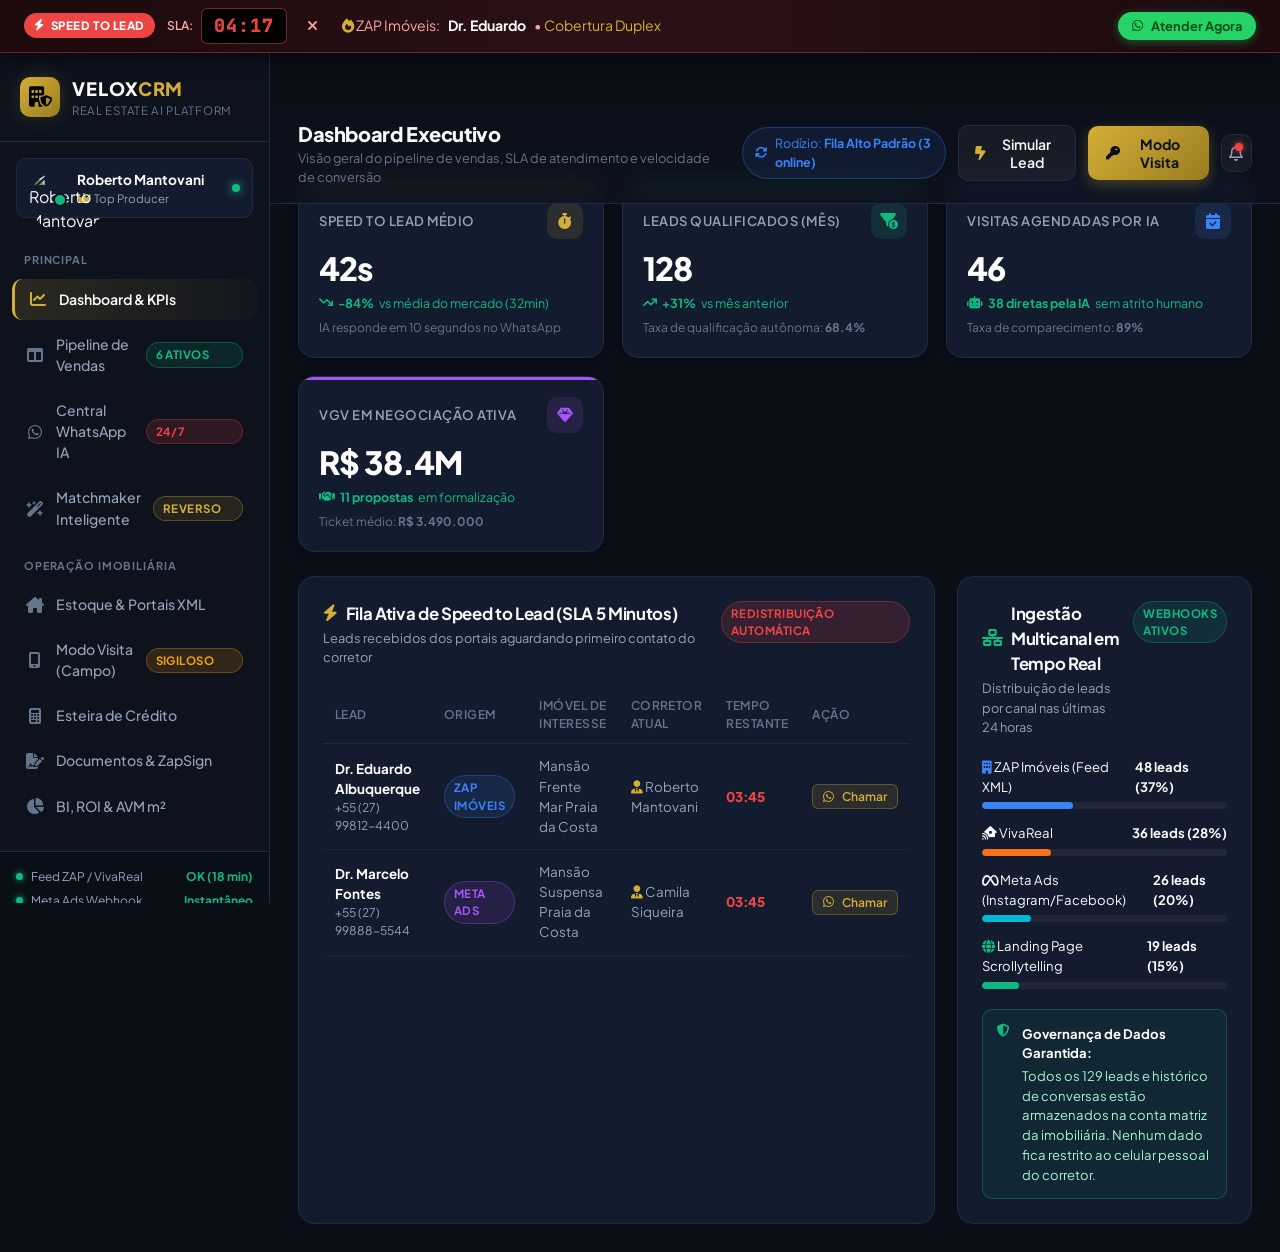
==== commit d043a28e: "feat(mobile): add mobile responsiveness and bottom navigation" ====
--- a/index.html
+++ b/index.html
@@ -12,30 +12,38 @@
 </head>
 <body class="dark-theme">
   <!-- Speed to Lead SLA Floating Banner -->
+  <!-- Speed to Lead SLA Floating Banner -->
   <header class="sla-ticker-banner" id="slaBanner">
     <div class="sla-container">
-      <div class="sla-status-badge pulse-fast">
-        <i class="fa-solid fa-bolt"></i> <span>SPEED TO LEAD ATIVO</span>
-      </div>
-      <div class="sla-info">
-        <span class="sla-source"><i class="fa-solid fa-fire"></i> Novo Lead ZAP Imóveis:</span>
-        <strong id="slaLeadName">Dr. Eduardo Albuquerque</strong>
-        <span class="sla-property">procurando: <em>Cobertura Duplex Praia da Costa</em></span>
-      </div>
-      <div class="sla-countdown-box">
-        <span class="sla-label">Tempo para redistribuir:</span>
-        <div class="sla-timer" id="slaTimer">04:18</div>
-      </div>
-      <div class="sla-actions">
-        <button class="btn-sla-quick" onclick="openWhatsAppModal('lead-1')">
-          <i class="fa-brands fa-whatsapp"></i> Iniciar Atendimento
-        </button>
+      <div class="sla-mobile-header-row">
+        <div class="sla-status-badge pulse-fast">
+          <i class="fa-solid fa-bolt"></i> <span>SPEED TO LEAD</span>
+        </div>
+        <div class="sla-countdown-box">
+          <span class="sla-label">SLA:</span>
+          <div class="sla-timer" id="slaTimer">04:18</div>
+        </div>
         <button class="btn-sla-dismiss" title="Fechar barra" onclick="dismissSlaBanner()">
           <i class="fa-solid fa-xmark"></i>
         </button>
       </div>
+
+      <div class="sla-info">
+        <span class="sla-source"><i class="fa-solid fa-fire text-gold"></i> ZAP Imóveis:</span>
+        <strong id="slaLeadName">Dr. Eduardo</strong>
+        <span class="sla-property">&bull; <em>Cobertura Duplex</em></span>
+      </div>
+
+      <div class="sla-actions">
+        <button class="btn-sla-quick" onclick="openWhatsAppModal('lead-1')">
+          <i class="fa-brands fa-whatsapp"></i> Atender Agora
+        </button>
+      </div>
     </div>
   </header>
+
+  <!-- Sidebar Overlay Backdrop for Mobile -->
+  <div class="sidebar-backdrop" id="sidebarBackdrop" onclick="toggleSidebar()"></div>
 
   <div class="app-layout">
     <!-- Sidebar Navigation -->
@@ -48,6 +56,7 @@
           <h1>VELOX<span>CRM</span></h1>
           <p>Real Estate AI Platform</p>
         </div>
+        <button class="sidebar-close-btn" onclick="toggleSidebar()" aria-label="Fechar menu">&times;</button>
       </div>
 
       <div class="broker-mini-profile">
@@ -145,13 +154,15 @@
           </div>
 
           <!-- Quick Action: Novo Lead / Simular Portais -->
-          <button class="btn-secondary" onclick="simulateNewLeadArrival()">
-            <i class="fa-solid fa-bolt-lightning text-gold"></i> Simular Lead Portal
+          <button class="btn-secondary" onclick="simulateNewLeadArrival()" title="Simular chegada de lead dos portais">
+            <i class="fa-solid fa-bolt-lightning text-gold"></i>
+            <span class="btn-text-responsive">Simular Lead</span>
           </button>
 
           <!-- Quick Launch Modo Visita -->
-          <button class="btn-gold" onclick="switchTab('modo-visita')">
-            <i class="fa-solid fa-key"></i> Modo Visita
+          <button class="btn-gold btn-gold-header" onclick="switchTab('modo-visita')">
+            <i class="fa-solid fa-key"></i>
+            <span>Modo Visita</span>
           </button>
 
           <!-- Notifications -->
@@ -446,6 +457,9 @@
             <!-- Chat Header -->
             <div class="wa-chat-header">
               <div class="wa-active-user">
+                <button class="btn-icon mobile-wa-back-btn" onclick="toggleWaMobileContacts(true)" title="Voltar para lista de conversas">
+                  <i class="fa-solid fa-arrow-left"></i>
+                </button>
                 <div class="avatar-ring online">
                   <img id="waChatAvatar" src="https://images.unsplash.com/photo-1534528741775-53994a69daeb?w=100&auto=format&fit=crop&q=80" alt="Avatar" />
                 </div>
--- a/style.css
+++ b/style.css
@@ -2367,6 +2367,22 @@
 /* ==========================================================================
    RESPONSIVE DESIGN (MOBILE & TABLET)
    ========================================================================== */
+/* Mobile Elements & Utilities */
+.sidebar-backdrop {
+  display: none;
+}
+.sidebar-close-btn {
+  display: none;
+}
+.mobile-wa-back-btn {
+  display: none;
+}
+.sla-mobile-header-row {
+  display: flex;
+  align-items: center;
+  gap: 12px;
+}
+
 @media (max-width: 1024px) {
   .whatsapp-layout {
     grid-template-columns: 280px 1fr;
@@ -2391,9 +2407,16 @@
 }
 
 @media (max-width: 768px) {
+  html, body {
+    overflow-x: hidden;
+    width: 100%;
+  }
+
   body {
-    padding-bottom: 64px;
-  }
+    padding-bottom: 68px;
+  }
+
+  /* Fixed Bottom Bar */
   .mobile-bottom-nav {
     display: flex;
     position: fixed;
@@ -2401,13 +2424,14 @@
     left: 0;
     right: 0;
     height: 60px;
-    background: rgba(13, 18, 29, 0.95);
-    backdrop-filter: blur(14px);
+    background: rgba(10, 14, 23, 0.97);
+    backdrop-filter: blur(16px);
     border-top: 1px solid var(--border-subtle);
     z-index: 999;
     align-items: center;
     justify-content: space-around;
     padding: 0 4px;
+    box-shadow: 0 -4px 20px rgba(0, 0, 0, 0.5);
   }
   .mob-nav-btn {
     background: transparent;
@@ -2418,7 +2442,7 @@
     justify-content: center;
     gap: 3px;
     color: var(--text-muted);
-    font-size: 0.7rem;
+    font-size: 0.68rem;
     font-weight: 600;
     padding: 6px 8px;
     flex: 1;
@@ -2432,84 +2456,246 @@
   }
   .mob-nav-btn.active i {
     color: var(--gold-primary);
-    transform: translateY(-1px);
-  }
-
-  /* SLA Banner on Mobile */
+    transform: translateY(-2px);
+  }
+
+  /* SLA Banner Mobile */
   .sla-ticker-banner {
-    padding: 6px 12px;
+    padding: 8px 12px;
   }
   .sla-container {
+    display: flex;
     flex-direction: column;
     align-items: stretch;
     gap: 6px;
   }
-  .sla-info {
-    font-size: 0.75rem;
-    line-height: 1.25;
-  }
-  .sla-actions {
+  .sla-mobile-header-row {
     display: flex;
+    align-items: center;
     justify-content: space-between;
     width: 100%;
   }
+  .sla-status-badge {
+    font-size: 0.68rem;
+    padding: 3px 8px;
+  }
+  .sla-countdown-box {
+    gap: 5px;
+  }
+  .sla-timer {
+    font-size: 1rem;
+    padding: 2px 8px;
+  }
+  .sla-info {
+    font-size: 0.78rem;
+    line-height: 1.3;
+    color: #fca5a5;
+    flex-wrap: wrap;
+  }
+  .sla-actions {
+    width: 100%;
+  }
   .btn-sla-quick {
-    flex: 1;
+    width: 100%;
+    padding: 8px 12px;
+    font-size: 0.82rem;
+    justify-content: center;
+  }
+
+  /* Topbar Mobile */
+  .app-topbar {
+    position: sticky;
+    top: 0;
+    z-index: 50;
+    padding: 10px 14px;
+    background: rgba(10, 14, 23, 0.95);
+    backdrop-filter: blur(14px);
+  }
+  .page-title-box h2 {
+    font-size: 1.05rem;
+    white-space: nowrap;
+    overflow: hidden;
+    text-overflow: ellipsis;
+    max-width: 160px;
+  }
+  .page-title-box p {
+    display: none;
+  }
+  .topbar-right {
+    gap: 6px;
+  }
+  .topbar-right .btn-gold {
+    display: none;
+  }
+  .btn-secondary {
+    padding: 6px 10px;
+    font-size: 0.76rem;
+  }
+  .mobile-menu-toggle {
+    display: flex;
+  }
+
+  /* Sidebar Drawer Mobile */
+  .sidebar-backdrop {
+    display: none;
+    position: fixed;
+    top: 0; left: 0; right: 0; bottom: 0;
+    background: rgba(0, 0, 0, 0.7);
+    backdrop-filter: blur(4px);
+    z-index: 1001;
+  }
+  .sidebar-backdrop.active {
+    display: block;
+  }
+  .app-sidebar {
+    position: fixed;
+    left: -290px;
+    top: 0;
+    bottom: 0;
+    z-index: 1002;
+    height: 100vh;
+    box-shadow: 10px 0 30px rgba(0, 0, 0, 0.9);
+    transition: left 0.3s ease;
+  }
+  .app-sidebar.open {
+    left: 0;
+  }
+  .sidebar-close-btn {
+    display: flex;
+    width: 32px;
+    height: 32px;
+    border-radius: 50%;
+    background: rgba(255, 255, 255, 0.08);
+    color: #fff;
+    font-size: 1.3rem;
+    align-items: center;
+    justify-content: center;
+    margin-left: auto;
+    border: none;
+    cursor: pointer;
+  }
+
+  .round-robin-pill {
+    display: none;
+  }
+  .view-panel {
+    padding: 14px 12px;
+  }
+
+  /* Kanban Mobile Horizontal Flow */
+  .kanban-toolbar {
+    flex-direction: column;
+    align-items: stretch;
+    gap: 10px;
+  }
+  .kanban-filters {
+    flex-direction: column;
+    align-items: stretch;
+    width: 100%;
+  }
+  .search-box {
+    width: 100%;
+  }
+  .kanban-filters select {
+    width: 100%;
+  }
+  .kanban-actions button {
+    width: 100%;
+    justify-content: center;
+  }
+  .kanban-column {
+    width: 82vw;
+    min-width: 280px;
+  }
+
+  /* WhatsApp Mobile Drawer & Header */
+  .whatsapp-layout {
+    grid-template-columns: 1fr;
+    height: calc(100vh - 190px);
+    min-height: 520px;
+    position: relative;
+  }
+  .whatsapp-contacts-sidebar {
+    display: none;
+  }
+  .whatsapp-contacts-sidebar.mobile-open {
+    display: flex;
+    position: absolute;
+    inset: 0;
+    z-index: 100;
+    background: #0f141f;
+  }
+  .mobile-wa-back-btn {
+    display: inline-flex;
+    margin-right: 4px;
+    width: 32px;
+    height: 32px;
+  }
+  .wa-chat-header {
+    padding: 10px 12px;
+  }
+  .wa-active-user {
+    min-width: 0;
+  }
+  .wa-header-info {
+    min-width: 0;
+    overflow: hidden;
+  }
+  .wa-header-info h4 {
+    font-size: 0.88rem;
+    white-space: nowrap;
+    overflow: hidden;
+    text-overflow: ellipsis;
+    max-width: 130px;
+  }
+  .wa-header-tags {
+    font-size: 0.68rem;
+    gap: 4px;
+  }
+  .btn-ai-summary {
+    padding: 5px 8px;
+    font-size: 0.72rem;
+  }
+
+  /* Matchmaker Mobile */
+  .matchmaker-tabs {
+    flex-direction: column;
+    gap: 8px;
+  }
+  .tab-btn {
+    width: 100%;
     text-align: center;
     justify-content: center;
   }
-
-  /* Topbar Mobile */
-  .app-topbar {
-    padding: 10px 14px;
-  }
-  .page-title-box h2 {
-    font-size: 1.05rem;
-  }
-  .page-title-box p {
-    display: none;
-  }
-  .topbar-right .btn-gold {
-    display: none;
-  }
-  .topbar-right .btn-secondary {
-    padding: 6px 10px;
-    font-size: 0.78rem;
-  }
-
-  .mobile-menu-toggle {
-    display: flex;
-  }
-  .app-sidebar {
-    position: fixed;
-    left: -280px;
-    top: 0;
-    bottom: 0;
-    z-index: 1000;
-    height: 100vh;
-    box-shadow: 10px 0 30px rgba(0, 0, 0, 0.8);
-  }
-  .app-sidebar.open {
-    left: 0;
-  }
-  .round-robin-pill {
-    display: none;
-  }
-  .view-panel {
-    padding: 14px 12px;
-  }
-  .whatsapp-layout {
+  .matchmaker-control-bar {
+    flex-direction: column;
+    align-items: stretch;
+    gap: 12px;
+    padding: 14px;
+  }
+  .select-lead-group {
+    flex-direction: column;
+    align-items: stretch;
+    gap: 6px;
+  }
+  .select-lead-group select {
+    width: 100%;
+  }
+  .match-cards-grid {
     grid-template-columns: 1fr;
-    height: auto;
-  }
-  .whatsapp-contacts-sidebar {
-    display: none;
-  }
-  .whatsapp-contacts-sidebar.mobile-open {
-    display: flex;
-  }
-
-  /* Native mobile feel for Modo Visita */
+  }
+
+  /* Esteira de Crédito Mobile */
+  .form-row {
+    grid-template-columns: 1fr;
+    gap: 10px;
+  }
+  .results-highlights-grid {
+    grid-template-columns: 1fr;
+    gap: 10px;
+  }
+
+  /* Native Mobile Card for Modo Visita */
   .phone-mockup-frame {
     width: 100%;
     max-width: 100%;
@@ -2527,5 +2713,14 @@
     padding: 12px;
     background: transparent;
   }
-}
-
+
+  /* Tables Mobile Scroll */
+  .sla-table-wrapper, .portal-roi-table {
+    width: 100%;
+    overflow-x: auto;
+    -webkit-overflow-scrolling: touch;
+    display: block;
+  }
+}
+
+
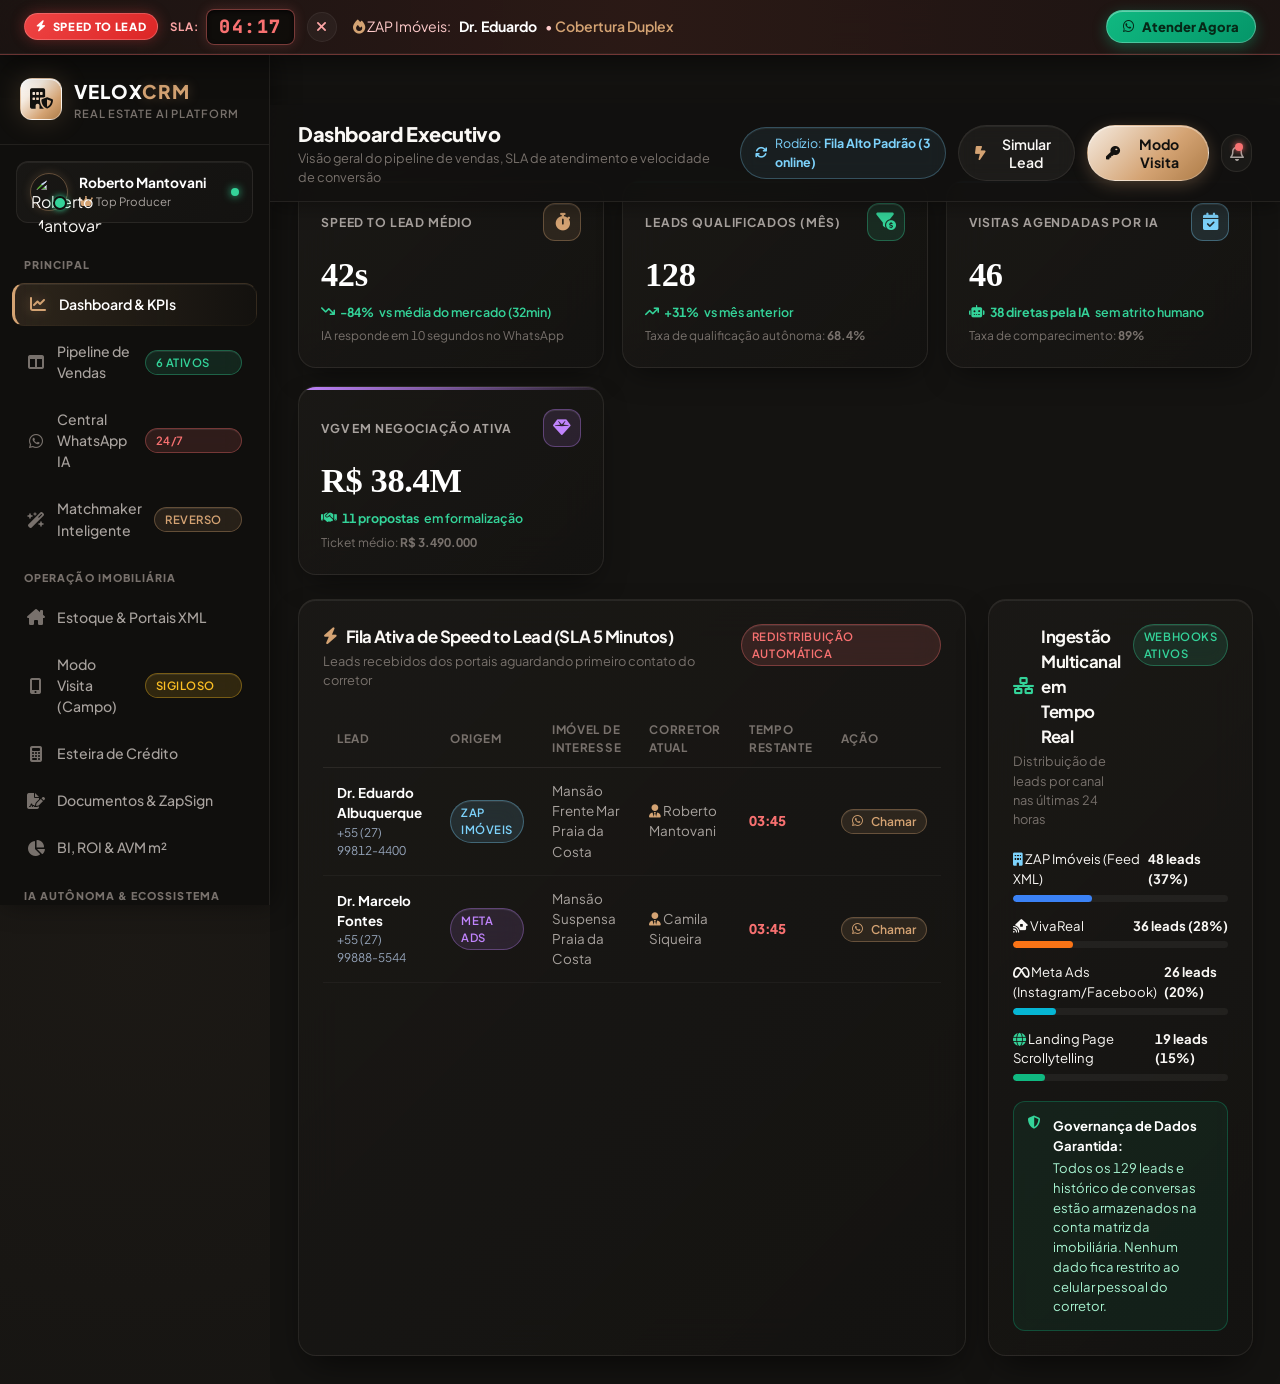
==== commit 632d07ef: "feat: add ImobIA multimodal agent studio and autonomous CRM integration" ====
--- a/index.html
+++ b/index.html
@@ -113,6 +113,13 @@
         <a href="#bi-avm" class="nav-item" data-tab="bi-avm">
           <i class="fa-solid fa-chart-pie"></i>
           <span>BI, ROI & AVM m²</span>
+        </a>
+
+        <div class="nav-section-label">IA AUTÔNOMA & ECOSSISTEMA</div>
+        <a href="#imobia" class="nav-item" data-tab="imobia">
+          <i class="fa-solid fa-brain text-gold"></i>
+          <span>Agente ImobIA Studio</span>
+          <span class="badge badge-gold">Autônomo</span>
         </a>
       </nav>
 
@@ -1178,6 +1185,348 @@
           </div>
         </div>
       </section>
+
+      <!-- VIEW 10: AGENTE IMOBIA MULTIMODAL STUDIO & AUTONOMOUS CRM INTEGRATION -->
+      <section id="view-imobia" class="view-panel">
+        <!-- Autopilot Header Status Banner -->
+        <div class="imobia-autopilot-banner">
+          <div class="autopilot-info">
+            <div class="autopilot-badge pulse-fast">
+              <i class="fa-solid fa-brain text-gold"></i>
+              <span>PILOTO AUTOMÁTICO DO CRM: <strong>ATIVADO</strong></span>
+            </div>
+            <div class="autopilot-desc">
+              O Agente ImobIA possui <strong>autonomia total</strong> no VELOX CRM: cadastra leads, qualifica dados, movimenta fases no Kanban e agenda no Google Calendar sem intervenção humana.
+            </div>
+          </div>
+          <div class="autopilot-actions">
+            <button class="btn-gold" onclick="triggerAutonomousCycleDemo()">
+              <i class="fa-solid fa-wand-magic-sparkles"></i> <span>Executar Ciclo Autônomo (Demo)</span>
+            </button>
+            <div class="toggle-wrapper" title="Desativar/Ativar Piloto Automático">
+              <label class="switch">
+                <input type="checkbox" id="imobiaAutopilotToggle" checked onchange="toggleAutopilotMode(this.checked)" />
+                <span class="slider round"></span>
+              </label>
+            </div>
+          </div>
+        </div>
+
+        <!-- Studio Grid Layout -->
+        <div class="imobia-studio-grid">
+          <!-- Left Column: Multimodal Control Center -->
+          <div class="studio-controls-card">
+            <!-- Studio Tab Pills -->
+            <div class="studio-tabs-row">
+              <button class="studio-tab-btn active" onclick="switchStudioTab('audio')">
+                <i class="fa-solid fa-microphone text-emerald"></i> <span>Áudio WhatsApp</span>
+              </button>
+              <button class="studio-tab-btn" onclick="switchStudioTab('photos')">
+                <i class="fa-solid fa-image text-blue"></i> <span>Fotos & Vídeo</span>
+              </button>
+              <button class="studio-tab-btn" onclick="switchStudioTab('deed')">
+                <i class="fa-solid fa-file-contract text-gold"></i> <span>Matrícula (PDF)</span>
+              </button>
+              <button class="studio-tab-btn" onclick="switchStudioTab('income')">
+                <i class="fa-solid fa-file-invoice-dollar text-purple"></i> <span>Crédito (Holerite)</span>
+              </button>
+              <button class="studio-tab-btn" onclick="switchStudioTab('calendar')">
+                <i class="fa-solid fa-calendar-check text-emerald"></i> <span>Google Calendar</span>
+              </button>
+              <button class="studio-tab-btn" onclick="switchStudioTab('followup')">
+                <i class="fa-solid fa-arrows-spin text-amber"></i> <span>Follow-up 4x</span>
+              </button>
+              <button class="studio-tab-btn" onclick="switchStudioTab('nps')">
+                <i class="fa-solid fa-star text-gold"></i> <span>NPS Google 5★</span>
+              </button>
+            </div>
+
+            <!-- Tab Content 1: AUDIO -->
+            <div class="studio-pane active" id="pane-audio">
+              <div class="pane-header">
+                <h4><i class="fa-solid fa-headphones text-emerald"></i> Compreensão de Áudio Natural & Extração</h4>
+                <span class="badge badge-emerald">Gemini 2.5 Flash Speech-to-Intent</span>
+              </div>
+              <p class="pane-desc">Simule o recebimento de um áudio de WhatsApp de um comprador de alto padrão e observe a transcrição e qualificação autônoma:</p>
+              
+              <div class="audio-interactive-box">
+                <button class="btn-play-sample" id="btnPlayStudioAudio" onclick="playStudioAudioDemo()">
+                  <i class="fa-solid fa-play"></i> <span>Ouvir Áudio do Lead (0:24)</span>
+                </button>
+                <div class="audio-sample-meta">
+                  <strong>Dr. Eduardo Albuquerque</strong> • Mansão Frente Mar • Praia da Costa
+                </div>
+              </div>
+
+              <div class="audio-result-box" id="audioResultBox">
+                <div class="transcript-line">
+                  <span class="badge badge-gold">Transcrição Automática:</span>
+                  <p id="studioAudioTranscript">"Olá Roberto, tudo bom? Aqui é o Dr. Eduardo. Vi o anúncio da Mansão na Gil Veloso na Praia da Costa. Gostei muito da varanda gourmet, mas preciso de pelo menos 4 vagas soltas na garagem e tenho dois labradores. O proprietário aceitaria permuta por um apartamento meu de 3 quartos de cerca de 1.2 milhão? Se der negócio, posso visitar no sábado às 10h."</p>
+                </div>
+
+                <div class="extracted-grid">
+                  <div class="extract-item">
+                    <span class="extract-label">Orçamento Detectado:</span>
+                    <strong class="text-gold">R$ 3.800.000 (Alto Padrão)</strong>
+                  </div>
+                  <div class="extract-item">
+                    <span class="extract-label">Bairro Prioritário:</span>
+                    <strong>Praia da Costa (Orla)</strong>
+                  </div>
+                  <div class="extract-item">
+                    <span class="extract-label">Critério Pet & Garagem:</span>
+                    <strong>Pet-friendly + 4 Vagas Soltas</strong>
+                  </div>
+                  <div class="extract-item">
+                    <span class="extract-label">Condição de Negociação:</span>
+                    <strong class="text-blue">Permuta de R$ 1.2M proposta</strong>
+                  </div>
+                </div>
+
+                <div class="auto-crm-trigger-bar">
+                  <span class="text-muted"><i class="fa-solid fa-bolt text-gold"></i> Ação Autônoma no CRM:</span>
+                  <button class="btn-micro btn-emerald" onclick="executeAutonomousAudioLead()">
+                    <i class="fa-solid fa-check-double"></i> Cadastrar & Mover Lead no Pipeline
+                  </button>
+                </div>
+              </div>
+            </div>
+
+            <!-- Tab Content 2: PHOTOS & VIDEO -->
+            <div class="studio-pane" id="pane-photos">
+              <div class="pane-header">
+                <h4><i class="fa-solid fa-camera-retro text-blue"></i> Inspeção Visual de Acabamentos & Copywriter</h4>
+                <span class="badge badge-blue">Gemini Multimodal Vision</span>
+              </div>
+              <p class="pane-desc">A IA inspeciona fotos da fachada, varanda e acabamento interno, detecta atributos de luxo e gera a ficha técnica para portais:</p>
+              
+              <div class="property-vision-preview">
+                <img src="assets/cena-1.jpg" alt="Mansão Frente Mar" class="vision-img-sample" />
+                <div class="vision-tags-detected">
+                  <span class="tag-pill"><i class="fa-solid fa-check text-emerald"></i> Vista Eterna para o Mar</span>
+                  <span class="tag-pill"><i class="fa-solid fa-check text-emerald"></i> Varanda Gourmet com Churrasqueira</span>
+                  <span class="tag-pill"><i class="fa-solid fa-check text-emerald"></i> Piso Porcelanato 120x120 Calacata</span>
+                  <span class="tag-pill"><i class="fa-solid fa-check text-emerald"></i> Esquadrias com Atenuação Acústica</span>
+                  <span class="tag-pill"><i class="fa-solid fa-check text-emerald"></i> Bancadas em Mármore Michelangelo</span>
+                </div>
+              </div>
+
+              <div class="vision-copy-box">
+                <div class="copy-box-header">
+                  <span><i class="fa-solid fa-sparkles text-gold"></i> Copy de Alto Luxo Gerado pelo ImobIA:</span>
+                  <button class="btn-micro" onclick="copyVisionText()"><i class="fa-solid fa-copy"></i> Copiar</button>
+                </div>
+                <div class="copy-box-text" id="visionCopyText">
+                  "Exclusividade Absoluta na Orla da Praia da Costa: Mansão Suspensa com 400m² privativos, 4 suítes plenas e varanda gourmet cinematográfica debruçada sobre o mar. Acabamentos nobres em mármore Michelangelo, living para 4 ambientes e 4 vagas livres. O ápice do conforto com privacidade inegociável."
+                </div>
+              </div>
+            </div>
+
+            <!-- Tab Content 3: DEED (MATRÍCULA PDF) -->
+            <div class="studio-pane" id="pane-deed">
+              <div class="pane-header">
+                <h4><i class="fa-solid fa-file-shield text-gold"></i> Auditoria Jurídica de Matrícula (PDF)</h4>
+                <span class="badge badge-gold">Leitura de Certidões RGI</span>
+              </div>
+              <p class="pane-desc">Leitura instantânea da matrícula imobiliária para identificar proprietários, área real, fração ideal e ausência de penhoras:</p>
+
+              <div class="deed-report-box">
+                <div class="deed-header-status">
+                  <div>
+                    <strong>Matrícula Nº 64.821</strong> • Cartório do 1º Ofício de RGI de Vila Velha/ES
+                  </div>
+                  <span class="badge badge-emerald"><i class="fa-solid fa-shield-check"></i> 100% REGULAR / SEM ÔNUS</span>
+                </div>
+
+                <div class="deed-fields-grid">
+                  <div class="deed-field">
+                    <span>Área Privativa Real:</span>
+                    <strong>398,50 m²</strong>
+                  </div>
+                  <div class="deed-field">
+                    <span>Área Total Construída:</span>
+                    <strong>522,10 m²</strong>
+                  </div>
+                  <div class="deed-field">
+                    <span>Proprietário Atual:</span>
+                    <strong>Dr. Fernando Henrique Silveira</strong>
+                  </div>
+                  <div class="deed-field">
+                    <span>Hipotecas ou Penhoras:</span>
+                    <strong class="text-emerald">Baixadas via Av-5 (Livre de Gravames)</strong>
+                  </div>
+                </div>
+
+                <div class="deed-alert-safe">
+                  <i class="fa-solid fa-circle-check text-emerald"></i>
+                  <span><strong>Laudo de Conformidade do ImobIA:</strong> Imóvel com documentação apta para escrituração pública definitiva e financiamento bancário imediato.</span>
+                </div>
+              </div>
+            </div>
+
+            <!-- Tab Content 4: INCOME (HOLERITE / CAIXA SAC) -->
+            <div class="studio-pane" id="pane-income">
+              <div class="pane-header">
+                <h4><i class="fa-solid fa-calculator text-purple"></i> Análise de Renda & Pré-Aprovação Caixa SAC</h4>
+                <span class="badge badge-purple">Regra Bancária 30%</span>
+              </div>
+              <p class="pane-desc">O agente avalia a capacidade financeira do comprador em segundos para evitar visitas frustradas:</p>
+
+              <div class="income-calc-demo">
+                <div class="income-input-row">
+                  <div class="input-col">
+                    <label>Renda Bruta Mensal do Comprador:</label>
+                    <input type="text" id="demoIncomeVal" value="R$ 45.000,00" class="input-dark" />
+                  </div>
+                  <div class="input-col">
+                    <label>Valor do Imóvel Buscado:</label>
+                    <input type="text" id="demoPropertyVal" value="R$ 3.800.000,00" class="input-dark" />
+                  </div>
+                  <div class="input-col btn-col">
+                    <button class="btn-primary" onclick="runStudioCreditAudit()">
+                      <i class="fa-solid fa-magnifying-glass-dollar"></i> Calcular Viabilidade
+                    </button>
+                  </div>
+                </div>
+
+                <div class="income-results-grid" id="studioCreditResults">
+                  <div class="credit-metric">
+                    <span>Comprometimento Máx. (30%):</span>
+                    <strong class="text-gold">R$ 13.500 / mês</strong>
+                  </div>
+                  <div class="credit-metric">
+                    <span>1ª Parcela Estimada Caixa SAC:</span>
+                    <strong class="text-emerald">R$ 11.890 / mês</strong>
+                  </div>
+                  <div class="credit-metric">
+                    <span>Entrada Necessária (20%):</span>
+                    <strong>R$ 760.000</strong>
+                  </div>
+                  <div class="credit-metric">
+                    <span>Status de Crédito:</span>
+                    <span class="badge badge-emerald">PRÉ-APROVADO 100%</span>
+                  </div>
+                </div>
+              </div>
+            </div>
+
+            <!-- Tab Content 5: GOOGLE CALENDAR -->
+            <div class="studio-pane" id="pane-calendar">
+              <div class="pane-header">
+                <h4><i class="fa-solid fa-calendar-plus text-emerald"></i> Agendamento Direto no Google Calendar</h4>
+                <span class="badge badge-emerald">Google Calendar API v3</span>
+              </div>
+              <p class="pane-desc">O ImobIA consulta a disponibilidade do corretor, reserva o horário na agenda e envia o convite formal com link de rota no Waze:</p>
+
+              <div class="calendar-preview-card">
+                <div class="cal-header">
+                  <div class="cal-title">
+                    <i class="fa-solid fa-calendar-day text-gold"></i>
+                    <strong>Visita Imobiliária: Dr. Eduardo Albuquerque</strong>
+                  </div>
+                  <span class="badge badge-emerald">Confirmado na Agenda</span>
+                </div>
+                <div class="cal-details">
+                  <p><i class="fa-regular fa-clock text-gold"></i> <strong>Sábado, 20 de Setembro • 10:00 às 11:00</strong></p>
+                  <p><i class="fa-solid fa-location-dot text-red"></i> Av. Antônio Gil Veloso, 2100 - Praia da Costa, Vila Velha/ES</p>
+                  <p><i class="fa-solid fa-user-tie text-blue"></i> Corretor Acompanhante: Roberto Mantovani (Top Producer)</p>
+                </div>
+                <div class="cal-action-links">
+                  <a href="https://calendar.google.com" target="_blank" class="btn-micro btn-emerald">
+                    <i class="fa-solid fa-arrow-up-right-from-square"></i> Abrir Google Agenda
+                  </a>
+                  <a href="https://waze.com" target="_blank" class="btn-micro">
+                    <i class="fa-solid fa-diamond-turn-right text-blue"></i> Traçar Rota no Waze
+                  </a>
+                </div>
+              </div>
+            </div>
+
+            <!-- Tab Content 6: FOLLOW-UP CASCATA -->
+            <div class="studio-pane" id="pane-followup">
+              <div class="pane-header">
+                <h4><i class="fa-solid fa-clock-rotate-left text-amber"></i> Régua de Follow-up em Cascata (4 Etapas)</h4>
+                <span class="badge badge-amber">Resgate Anti-Esfriamento</span>
+              </div>
+              <p class="pane-desc">Sequência estratégica automatizada para reengajar o comprador sem parecer invasivo:</p>
+
+              <div class="followup-steps-selector">
+                <button class="step-chip active" onclick="selectFollowupStep('2h')">2 Horas (Calor)</button>
+                <button class="step-chip" onclick="selectFollowupStep('24h')">24 Horas (Estudo)</button>
+                <button class="step-chip" onclick="selectFollowupStep('48h')">48 Horas (Negociação)</button>
+                <button class="step-chip" onclick="selectFollowupStep('7d')">7 Dias (Resgate)</button>
+              </div>
+
+              <div class="followup-display-box" id="followupDisplayBox">
+                <div class="followup-meta">
+                  <strong id="fuStageTitle">Etapa: 2 Horas Pós-Visita (No Calor da Decisão)</strong>
+                  <span class="text-muted" id="fuStageGoal">Objetivo: Colher a impressão antes que o cliente converse com terceiros.</span>
+                </div>
+                <div class="followup-text" id="fuMessageContent">
+                  "Boa tarde, Dr. Eduardo! Foi um prazer apresentar a Mansão Frente Mar para o senhor hoje. Fiquei com aquela sensação de que a varanda e o espaço para os carros atenderam perfeitamente o que sua família precisa. Como foi a sua primeira impressão ao ver os detalhes de perto?"
+                </div>
+                <button class="btn-micro btn-gold" onclick="sendActiveFollowupWhatsApp()">
+                  <i class="fa-brands fa-whatsapp"></i> Disparar via WhatsApp
+                </button>
+              </div>
+            </div>
+
+            <!-- Tab Content 7: NPS GOOGLE 5 ESTRELAS -->
+            <div class="studio-pane" id="pane-nps">
+              <div class="pane-header">
+                <h4><i class="fa-solid fa-star-half-stroke text-gold"></i> Pesquisa de Satisfação NPS & Efeito Bola de Neve</h4>
+                <span class="badge badge-gold">Google Meu Negócio 5★</span>
+              </div>
+              <p class="pane-desc">Pesquisa automática que transforma clientes encantados em avaliações 5 estrelas no mapa e novas indicações:</p>
+
+              <div class="nps-interactive-bar">
+                <span>Selecione a nota dada pelo cliente (0 a 10):</span>
+                <div class="nps-rating-chips">
+                  <button class="nps-chip" onclick="rateNpsDemo(6)">6 (Detrator)</button>
+                  <button class="nps-chip" onclick="rateNpsDemo(8)">8 (Neutro)</button>
+                  <button class="nps-chip active" onclick="rateNpsDemo(10)">10 (Promotor ★★★★★)</button>
+                </div>
+              </div>
+
+              <div class="nps-outcome-card" id="npsOutcomeCard">
+                <div class="nps-outcome-badge badge-emerald">
+                  <i class="fa-solid fa-crown"></i> CLIENTE PROMOTOR DETECTADO (NOTA 10)
+                </div>
+                <div class="nps-outcome-text" id="npsOutcomeText">
+                  "Muito obrigado pela avaliação nota 10, Dr. Eduardo! Ficamos honrados em atendê-lo com excelência. O senhor se importaria de deixar esse mesmo relato de 5 estrelas no nosso Google Maps? Leva 30 segundos e nos ajuda muito: <strong>g.page/r/velox-imoveis/review</strong><br><br>Ah, se tiver 2 ou 3 amigos buscando imóveis na Praia da Costa, será uma alegria cuidar deles também!"
+                </div>
+                <div class="nps-benefit-note">
+                  <i class="fa-solid fa-arrow-trend-up text-emerald"></i>
+                  <span><strong>Efeito Bola de Neve:</strong> Cada nota 10 melhora o ranqueamento orgânico da imobiliária no mapa local do Google, atraindo mais compradores sem custo de tráfego pago.</span>
+                </div>
+              </div>
+            </div>
+          </div>
+
+          <!-- Right Column: Autonomous CRM Audit Feed -->
+          <div class="studio-audit-card">
+            <div class="audit-card-header">
+              <div>
+                <h3><i class="fa-solid fa-terminal text-gold"></i> Feed de Ações Autônomas do CRM</h3>
+                <p>Registro em tempo real de mutações que o ImobIA executa no banco de dados</p>
+              </div>
+              <button class="btn-micro" onclick="clearAuditLog()" title="Limpar histórico"><i class="fa-solid fa-rotate-left"></i> Limpar</button>
+            </div>
+
+            <!-- Health Status Indicators -->
+            <div class="api-health-bar">
+              <span class="health-pill"><i class="fa-solid fa-circle text-emerald"></i> Meta API: Ativa</span>
+              <span class="health-pill"><i class="fa-solid fa-circle text-emerald"></i> Calendar: Conectado</span>
+              <span class="health-pill"><i class="fa-solid fa-circle text-emerald"></i> Gemini 2.5: OK</span>
+            </div>
+
+            <!-- Log Entries Stream -->
+            <div class="audit-log-stream" id="auditLogStream">
+              <!-- Logs populated dynamically -->
+            </div>
+          </div>
+        </div>
+      </section>
     </main>
   </div>
 
--- a/style.css
+++ b/style.css
@@ -1,59 +1,70 @@
 /* ==========================================================================
-   VELOX CRM - DESIGN SYSTEM & DARK LUXURY THEME
+   VELOX CRM - CLAY.EARTH INSPIRED WARM LUXURY DESIGN SYSTEM
    ========================================================================== */
 
 :root {
-  --bg-darkest: #07090e;
-  --bg-sidebar: #0d121d;
-  --bg-main: #0a0e17;
-  --bg-card: #131b2e;
-  --bg-card-hover: #19243d;
-  --bg-card-alt: #162035;
-  --bg-input: #0e1626;
-
-  --border-subtle: #1e2b45;
-  --border-light: rgba(255, 255, 255, 0.08);
-  --border-active: rgba(212, 175, 55, 0.4);
-
-  --gold-primary: #d4af37;
-  --gold-light: #f5d77f;
-  --gold-dark: #997c1f;
-  --gold-glow: rgba(212, 175, 55, 0.25);
-  --gold-soft: rgba(212, 175, 55, 0.12);
-
-  --emerald-primary: #10b981;
-  --emerald-glow: rgba(16, 185, 129, 0.2);
-  --emerald-soft: rgba(16, 185, 129, 0.12);
-
-  --blue-primary: #3b82f6;
-  --blue-soft: rgba(59, 130, 246, 0.12);
-
-  --purple-primary: #a855f7;
-  --purple-soft: rgba(168, 85, 247, 0.12);
-
-  --red-urgent: #ef4444;
-  --red-soft: rgba(239, 68, 68, 0.15);
-
-  --amber-warning: #f59e0b;
-  --amber-soft: rgba(245, 158, 11, 0.15);
-
-  --text-primary: #f8fafc;
-  --text-secondary: #94a3b8;
-  --text-muted: #64748b;
+  /* Warm Espresso & Obsidian Palette (Clay.earth) */
+  --bg-darkest: #0c0b0a;
+  --bg-sidebar: #100f0d;
+  --bg-main: #141311;
+  --bg-card: rgba(26, 25, 22, 0.82);
+  --bg-card-hover: rgba(36, 34, 30, 0.94);
+  --bg-card-alt: rgba(22, 21, 19, 0.78);
+  --bg-input: #191815;
+
+  /* Warm Hairline Borders with Ivory Tone */
+  --border-subtle: rgba(245, 238, 225, 0.08);
+  --border-light: rgba(245, 238, 225, 0.14);
+  --border-active: rgba(212, 163, 115, 0.55);
+
+  /* Clay Warm Amber Sand / Champagne Gold */
+  --gold-primary: #d4a373;
+  --gold-light: #f5ebe0;
+  --gold-dark: #ad7c48;
+  --gold-glow: rgba(212, 163, 115, 0.22);
+  --gold-soft: rgba(212, 163, 115, 0.12);
+
+  /* Sage / Warm Emerald */
+  --emerald-primary: #34d399;
+  --emerald-glow: rgba(52, 211, 153, 0.22);
+  --emerald-soft: rgba(52, 211, 153, 0.12);
+
+  /* Sky & Slate Accent */
+  --blue-primary: #7dd3fc;
+  --blue-soft: rgba(125, 211, 252, 0.12);
+
+  /* Soft Amethyst */
+  --purple-primary: #c084fc;
+  --purple-soft: rgba(192, 132, 252, 0.12);
+
+  /* Terracotta Red */
+  --red-urgent: #f87171;
+  --red-soft: rgba(248, 113, 113, 0.14);
+
+  /* Warm Marigold Amber */
+  --amber-warning: #fbbf24;
+  --amber-soft: rgba(251, 191, 36, 0.14);
+
+  /* Warm Cashmere & Ivory Texts */
+  --text-primary: #faf8f5;
+  --text-secondary: #a8a29e;
+  --text-muted: #78716c;
 
   --font-main: 'Plus Jakarta Sans', system-ui, -apple-system, sans-serif;
   --font-serif: 'Playfair Display', Georgia, serif;
   --font-mono: 'JetBrains Mono', monospace;
 
-  --radius-sm: 6px;
-  --radius-md: 10px;
-  --radius-lg: 16px;
+  --radius-sm: 8px;
+  --radius-md: 12px;
+  --radius-lg: 18px;
   --radius-full: 9999px;
 
-  --shadow-sm: 0 2px 8px rgba(0, 0, 0, 0.3);
-  --shadow-md: 0 4px 20px rgba(0, 0, 0, 0.4);
-  --shadow-lg: 0 10px 30px rgba(0, 0, 0, 0.6);
-  --shadow-gold: 0 0 20px rgba(212, 175, 55, 0.18);
+  --shadow-sm: 0 2px 8px rgba(0, 0, 0, 0.45);
+  --shadow-md: 0 10px 25px -5px rgba(0, 0, 0, 0.55), 0 8px 10px -6px rgba(0, 0, 0, 0.45);
+  --shadow-lg: 0 20px 40px -10px rgba(0, 0, 0, 0.75), 0 10px 15px -5px rgba(0, 0, 0, 0.55);
+  --shadow-gold: 0 0 28px rgba(212, 163, 115, 0.2);
+
+  --ease-spring: cubic-bezier(0.16, 1, 0.3, 1);
 }
 
 * {
@@ -65,22 +76,28 @@
 
 body {
   background-color: var(--bg-main);
+  background-image: 
+    radial-gradient(ellipse at 50% -12%, rgba(212, 163, 115, 0.08), transparent 55%),
+    radial-gradient(ellipse at 95% 25%, rgba(245, 238, 225, 0.03), transparent 45%),
+    radial-gradient(ellipse at 10% 70%, rgba(212, 163, 115, 0.04), transparent 50%);
   color: var(--text-primary);
   font-family: var(--font-main);
+  font-feature-settings: "tnum" 1, "cv02" 1, "cv03" 1, "cv04" 1;
+  font-variant-numeric: tabular-nums;
   line-height: 1.5;
   overflow-x: hidden;
 }
 
 /* Custom Scrollbars */
 ::-webkit-scrollbar {
-  width: 6px;
-  height: 6px;
+  width: 5px;
+  height: 5px;
 }
 ::-webkit-scrollbar-track {
   background: var(--bg-darkest);
 }
 ::-webkit-scrollbar-thumb {
-  background: var(--border-subtle);
+  background: rgba(245, 238, 225, 0.14);
   border-radius: var(--radius-full);
 }
 ::-webkit-scrollbar-thumb:hover {
@@ -91,7 +108,7 @@
 h1, h2, h3, h4, h5 {
   color: var(--text-primary);
   font-weight: 700;
-  letter-spacing: -0.02em;
+  letter-spacing: -0.025em;
 }
 
 p {
@@ -117,117 +134,138 @@
 /* Pulse Animations */
 @keyframes pulseGlow {
   0%, 100% { opacity: 1; transform: scale(1); }
-  50% { opacity: 0.7; transform: scale(1.05); }
+  50% { opacity: 0.75; transform: scale(1.04); }
 }
 
 @keyframes pulseRedTimer {
-  0%, 100% { box-shadow: 0 0 0 0 rgba(239, 68, 68, 0.4); }
-  50% { box-shadow: 0 0 0 8px rgba(239, 68, 68, 0); }
+  0%, 100% { box-shadow: 0 0 0 0 rgba(248, 113, 113, 0.35); }
+  50% { box-shadow: 0 0 0 8px rgba(248, 113, 113, 0); }
 }
 
 .pulse { animation: pulseGlow 2s infinite ease-in-out; }
 .pulse-fast { animation: pulseGlow 1s infinite ease-in-out; }
 
-/* Badges */
+/* Badges with Frosted Glass & Hairline Border */
 .badge {
   display: inline-flex;
   align-items: center;
   gap: 5px;
-  padding: 3px 9px;
-  font-size: 0.72rem;
-  font-weight: 700;
+  padding: 3px 10px;
+  font-size: 0.71rem;
+  font-weight: 600;
   text-transform: uppercase;
-  letter-spacing: 0.04em;
+  letter-spacing: 0.05em;
   border-radius: var(--radius-full);
-}
-.badge-gold { background: var(--gold-soft); color: var(--gold-primary); border: 1px solid rgba(212,175,55,0.3); }
-.badge-emerald { background: var(--emerald-soft); color: var(--emerald-primary); border: 1px solid rgba(16,185,129,0.3); }
-.badge-blue { background: var(--blue-soft); color: var(--blue-primary); border: 1px solid rgba(59,130,246,0.3); }
-.badge-purple { background: var(--purple-soft); color: var(--purple-primary); border: 1px solid rgba(168,85,247,0.3); }
-.badge-red { background: var(--red-soft); color: var(--red-urgent); border: 1px solid rgba(239,68,68,0.3); }
-.badge-amber { background: var(--amber-soft); color: var(--amber-warning); border: 1px solid rgba(245,158,11,0.3); }
-
-/* Buttons */
+  backdrop-filter: blur(10px);
+  -webkit-backdrop-filter: blur(10px);
+  box-shadow: inset 0 1px 0 rgba(255, 255, 255, 0.08);
+  transition: all 0.2s ease;
+}
+.badge-gold { background: var(--gold-soft); color: var(--gold-primary); border: 1px solid rgba(212, 163, 115, 0.35); }
+.badge-emerald { background: var(--emerald-soft); color: var(--emerald-primary); border: 1px solid rgba(52, 211, 153, 0.35); }
+.badge-blue { background: var(--blue-soft); color: var(--blue-primary); border: 1px solid rgba(125, 211, 252, 0.35); }
+.badge-purple { background: var(--purple-soft); color: var(--purple-primary); border: 1px solid rgba(192, 132, 252, 0.35); }
+.badge-red { background: var(--red-soft); color: var(--red-urgent); border: 1px solid rgba(248, 113, 113, 0.35); }
+.badge-amber { background: var(--amber-soft); color: var(--amber-warning); border: 1px solid rgba(251, 191, 36, 0.35); }
+
+/* Buttons with Satin Metallic Finish & Pill Shapes */
 button {
   font-family: var(--font-main);
   cursor: pointer;
   border: none;
   outline: none;
-  transition: all 0.2s ease;
+  transition: all 0.25s var(--ease-spring);
   display: inline-flex;
   align-items: center;
   justify-content: center;
   gap: 8px;
 }
+button:active {
+  transform: scale(0.97);
+}
 
 .btn-primary {
-  background: linear-gradient(135deg, var(--blue-primary), #2563eb);
+  background: linear-gradient(135deg, #2563eb, #1d4ed8);
   color: #fff;
   padding: 9px 18px;
-  border-radius: var(--radius-md);
+  border-radius: var(--radius-full);
   font-weight: 600;
   font-size: 0.88rem;
-  box-shadow: 0 4px 12px rgba(37, 99, 235, 0.3);
+  border: 1px solid rgba(255, 255, 255, 0.14);
+  box-shadow: inset 0 1px 0 rgba(255, 255, 255, 0.25), 0 4px 14px rgba(37, 99, 235, 0.35);
 }
 .btn-primary:hover {
   transform: translateY(-1px);
-  box-shadow: 0 6px 16px rgba(37, 99, 235, 0.45);
+  background: linear-gradient(135deg, #3b82f6, #2563eb);
+  box-shadow: inset 0 1px 0 rgba(255, 255, 255, 0.3), 0 6px 20px rgba(37, 99, 235, 0.45);
 }
 
 .btn-gold {
-  background: linear-gradient(135deg, var(--gold-primary), var(--gold-dark));
-  color: #0b0f19;
+  background: linear-gradient(135deg, var(--gold-light), var(--gold-primary) 60%, var(--gold-dark));
+  color: #12110f;
   padding: 9px 18px;
-  border-radius: var(--radius-md);
+  border-radius: var(--radius-full);
   font-weight: 700;
   font-size: 0.88rem;
-  box-shadow: 0 4px 14px rgba(212, 175, 55, 0.3);
+  border: 1px solid rgba(255, 255, 255, 0.25);
+  box-shadow: inset 0 1px 0 rgba(255, 255, 255, 0.4), 0 4px 16px rgba(212, 163, 115, 0.28);
 }
 .btn-gold:hover {
-  background: linear-gradient(135deg, var(--gold-light), var(--gold-primary));
+  background: linear-gradient(135deg, #ffffff, var(--gold-light) 40%, var(--gold-primary));
   transform: translateY(-1px);
+  box-shadow: inset 0 1px 0 #ffffff, 0 6px 22px rgba(212, 163, 115, 0.42);
 }
 
 .btn-emerald {
   background: linear-gradient(135deg, var(--emerald-primary), #059669);
-  color: #fff;
+  color: #062817;
   padding: 9px 18px;
-  border-radius: var(--radius-md);
-  font-weight: 600;
+  border-radius: var(--radius-full);
+  font-weight: 700;
   font-size: 0.88rem;
+  border: 1px solid rgba(255, 255, 255, 0.15);
+  box-shadow: inset 0 1px 0 rgba(255, 255, 255, 0.25), 0 4px 14px rgba(52, 211, 153, 0.35);
 }
 .btn-emerald:hover {
-  box-shadow: 0 4px 14px rgba(16, 185, 129, 0.4);
+  transform: translateY(-1px);
+  box-shadow: inset 0 1px 0 rgba(255, 255, 255, 0.3), 0 6px 20px rgba(52, 211, 153, 0.45);
 }
 
 .btn-secondary {
-  background: rgba(255, 255, 255, 0.05);
+  background: rgba(245, 238, 225, 0.05);
   border: 1px solid var(--border-subtle);
   color: var(--text-primary);
   padding: 9px 16px;
-  border-radius: var(--radius-md);
+  border-radius: var(--radius-full);
   font-weight: 600;
   font-size: 0.88rem;
+  backdrop-filter: blur(10px);
+  -webkit-backdrop-filter: blur(10px);
+  box-shadow: inset 0 1px 0 rgba(255, 255, 255, 0.06);
 }
 .btn-secondary:hover {
-  background: rgba(255, 255, 255, 0.1);
-  border-color: var(--gold-primary);
+  background: rgba(245, 238, 225, 0.09);
+  border-color: rgba(212, 163, 115, 0.4);
+  color: #fff;
 }
 
 .btn-icon {
-  background: rgba(255, 255, 255, 0.05);
+  background: rgba(245, 238, 225, 0.05);
   border: 1px solid var(--border-subtle);
   color: var(--text-secondary);
   width: 38px;
   height: 38px;
-  border-radius: var(--radius-md);
+  border-radius: var(--radius-full);
   display: flex;
   align-items: center;
   justify-content: center;
+  backdrop-filter: blur(10px);
+  -webkit-backdrop-filter: blur(10px);
+  box-shadow: inset 0 1px 0 rgba(255, 255, 255, 0.06);
 }
 .btn-icon:hover {
   color: var(--text-primary);
-  background: rgba(255, 255, 255, 0.1);
+  background: rgba(245, 238, 225, 0.1);
   border-color: var(--border-light);
 }
 
@@ -236,27 +274,30 @@
   font-size: 0.75rem;
   background: var(--gold-soft);
   color: var(--gold-primary);
-  border: 1px solid rgba(212, 175, 55, 0.3);
-  border-radius: var(--radius-sm);
+  border: 1px solid rgba(212, 163, 115, 0.35);
+  border-radius: var(--radius-full);
   font-weight: 600;
+  box-shadow: inset 0 1px 0 rgba(255, 255, 255, 0.08);
 }
 .btn-micro:hover {
   background: var(--gold-primary);
-  color: #000;
+  color: #12110f;
 }
 
 /* ==========================================================================
-   FLOATING SLA TICKER BANNER (SPEED TO LEAD)
+   FLOATING SLA TICKER BANNER (SPEED TO LEAD - HUD COCKPIT)
    ========================================================================== */
 .sla-ticker-banner {
-  background: linear-gradient(90deg, #1c0a0c, #2b1115, #1c0a0c);
-  border-bottom: 1px solid rgba(239, 68, 68, 0.4);
+  background: linear-gradient(90deg, rgba(28, 20, 18, 0.95), rgba(44, 25, 22, 0.92) 50%, rgba(28, 20, 18, 0.95));
+  backdrop-filter: blur(20px);
+  -webkit-backdrop-filter: blur(20px);
+  border-bottom: 1px solid rgba(248, 113, 113, 0.35);
+  box-shadow: inset 0 -1px 0 rgba(255, 255, 255, 0.04), 0 8px 30px rgba(0, 0, 0, 0.5);
   position: sticky;
   top: 0;
   z-index: 100;
-  padding: 8px 24px;
-  box-shadow: 0 4px 20px rgba(0, 0, 0, 0.6);
-  animation: pulseRedTimer 2s infinite;
+  padding: 9px 24px;
+  animation: pulseRedTimer 2.5s infinite;
 }
 
 .sla-container {
@@ -270,16 +311,18 @@
 }
 
 .sla-status-badge {
-  background: var(--red-urgent);
+  background: linear-gradient(135deg, #ef4444, #dc2626);
   color: #fff;
-  font-size: 0.72rem;
+  font-size: 0.7rem;
   font-weight: 800;
-  padding: 4px 10px;
+  padding: 4px 11px;
   border-radius: var(--radius-full);
   display: flex;
   align-items: center;
   gap: 6px;
-  letter-spacing: 0.05em;
+  letter-spacing: 0.06em;
+  border: 1px solid rgba(255, 255, 255, 0.2);
+  box-shadow: 0 0 14px rgba(239, 68, 68, 0.35);
 }
 
 .sla-info {
@@ -287,15 +330,17 @@
   align-items: center;
   gap: 8px;
   font-size: 0.88rem;
-  color: #fca5a5;
+  color: #fecaca;
   flex: 1;
 }
 .sla-info strong {
   color: #fff;
+  font-weight: 700;
 }
 .sla-info em {
   font-style: normal;
   color: var(--gold-primary);
+  font-weight: 600;
 }
 
 .sla-countdown-box {
@@ -304,21 +349,24 @@
   gap: 8px;
 }
 .sla-label {
-  font-size: 0.75rem;
+  font-size: 0.72rem;
   color: #fca5a5;
   text-transform: uppercase;
-  font-weight: 600;
+  font-weight: 700;
+  letter-spacing: 0.06em;
 }
 .sla-timer {
   font-family: var(--font-mono);
   font-size: 1.15rem;
   font-weight: 800;
-  background: #000;
-  color: #ef4444;
+  background: rgba(14, 12, 10, 0.85);
+  color: #f87171;
   padding: 3px 12px;
   border-radius: var(--radius-sm);
-  border: 1px solid rgba(239, 68, 68, 0.5);
-  letter-spacing: 1px;
+  border: 1px solid rgba(248, 113, 113, 0.45);
+  letter-spacing: 1.5px;
+  font-variant-numeric: tabular-nums;
+  box-shadow: inset 0 1px 4px rgba(0, 0, 0, 0.8), 0 0 12px rgba(248, 113, 113, 0.2);
 }
 
 .sla-actions {
@@ -327,27 +375,36 @@
   gap: 8px;
 }
 .btn-sla-quick {
-  background: #25d366;
-  color: #064e1e;
-  font-weight: 700;
-  font-size: 0.8rem;
-  padding: 6px 14px;
+  background: linear-gradient(135deg, #10b981, #059669);
+  color: #062817;
+  font-weight: 800;
+  font-size: 0.82rem;
+  padding: 7px 16px;
   border-radius: var(--radius-full);
-  box-shadow: 0 2px 10px rgba(37, 211, 102, 0.4);
+  border: 1px solid rgba(255, 255, 255, 0.25);
+  box-shadow: inset 0 1px 0 rgba(255, 255, 255, 0.35), 0 4px 14px rgba(16, 185, 129, 0.35);
 }
 .btn-sla-quick:hover {
-  background: #2ee06e;
-  transform: scale(1.03);
+  background: linear-gradient(135deg, #34d399, #10b981);
+  transform: translateY(-1px);
+  box-shadow: 0 6px 18px rgba(16, 185, 129, 0.5);
 }
 .btn-sla-dismiss {
-  background: transparent;
+  background: rgba(255, 255, 255, 0.04);
   color: #fca5a5;
   font-size: 0.9rem;
-  padding: 4px 8px;
-  border-radius: var(--radius-sm);
+  width: 30px;
+  height: 30px;
+  border-radius: 50%;
+  border: 1px solid rgba(255, 255, 255, 0.06);
+  display: flex;
+  align-items: center;
+  justify-content: center;
 }
 .btn-sla-dismiss:hover {
   color: #fff;
+  background: rgba(255, 255, 255, 0.1);
+  border-color: rgba(255, 255, 255, 0.15);
 }
 
 /* ==========================================================================
@@ -358,19 +415,22 @@
   min-height: calc(100vh - 50px);
 }
 
-/* Sidebar */
+/* Sidebar with Warm Frosted Glass */
 .app-sidebar {
   width: 270px;
-  background: var(--bg-sidebar);
+  background: rgba(16, 15, 13, 0.94);
+  backdrop-filter: blur(24px);
+  -webkit-backdrop-filter: blur(24px);
   border-right: 1px solid var(--border-subtle);
   display: flex;
   flex-direction: column;
   flex-shrink: 0;
-  transition: all 0.3s ease;
+  transition: all 0.3s var(--ease-spring);
   position: sticky;
   top: 50px;
   height: calc(100vh - 50px);
   overflow-y: auto;
+  box-shadow: 4px 0 24px rgba(0, 0, 0, 0.4);
 }
 
 .sidebar-brand {
@@ -381,42 +441,46 @@
   border-bottom: 1px solid var(--border-subtle);
 }
 .brand-icon {
-  width: 40px;
-  height: 40px;
+  width: 42px;
+  height: 42px;
   border-radius: var(--radius-md);
-  background: linear-gradient(135deg, var(--gold-primary), var(--gold-dark));
-  color: #000;
+  background: linear-gradient(135deg, #ffffff, var(--gold-light) 30%, var(--gold-primary) 70%, var(--gold-dark));
+  color: #12110f;
   display: flex;
   align-items: center;
   justify-content: center;
   font-size: 1.25rem;
-  box-shadow: var(--shadow-gold);
+  border: 1px solid rgba(255, 255, 255, 0.35);
+  box-shadow: inset 0 1px 0 #ffffff, var(--shadow-gold);
 }
 .brand-text h1 {
-  font-size: 1.15rem;
+  font-size: 1.18rem;
   font-weight: 800;
-  letter-spacing: 0.05em;
+  letter-spacing: 0.06em;
   color: #fff;
 }
 .brand-text h1 span {
   color: var(--gold-primary);
+  text-shadow: 0 0 12px rgba(212, 163, 115, 0.3);
 }
 .brand-text p {
-  font-size: 0.72rem;
+  font-size: 0.7rem;
   color: var(--text-muted);
   text-transform: uppercase;
-  letter-spacing: 0.06em;
+  letter-spacing: 0.08em;
+  font-weight: 600;
 }
 
 .broker-mini-profile {
   margin: 16px 16px 8px 16px;
-  padding: 10px 12px;
-  background: var(--bg-card);
+  padding: 11px 13px;
+  background: linear-gradient(135deg, rgba(28, 26, 23, 0.8), rgba(20, 19, 17, 0.92));
   border: 1px solid var(--border-subtle);
   border-radius: var(--radius-md);
   display: flex;
   align-items: center;
-  gap: 10px;
+  gap: 11px;
+  box-shadow: inset 0 1px 0 rgba(255, 255, 255, 0.06);
 }
 .avatar-ring {
   width: 38px;
@@ -424,6 +488,8 @@
   border-radius: 50%;
   position: relative;
   flex-shrink: 0;
+  border: 1.5px solid rgba(212, 163, 115, 0.4);
+  box-shadow: 0 0 10px rgba(212, 163, 115, 0.2);
 }
 .avatar-ring img {
   width: 100%;
@@ -441,13 +507,14 @@
   background: var(--emerald-primary);
   border: 2px solid var(--bg-sidebar);
   border-radius: 50%;
+  box-shadow: 0 0 6px var(--emerald-primary);
 }
 .broker-info {
   flex: 1;
   overflow: hidden;
 }
 .broker-name {
-  font-size: 0.85rem;
+  font-size: 0.86rem;
   font-weight: 700;
   color: #fff;
   display: block;
@@ -478,10 +545,10 @@
   flex: 1;
 }
 .nav-section-label {
-  font-size: 0.68rem;
-  font-weight: 700;
+  font-size: 0.67rem;
+  font-weight: 800;
   color: var(--text-muted);
-  letter-spacing: 0.08em;
+  letter-spacing: 0.1em;
   padding: 14px 12px 6px 12px;
 }
 .nav-item {
@@ -493,40 +560,46 @@
   color: var(--text-secondary);
   font-size: 0.88rem;
   font-weight: 500;
-  transition: all 0.2s ease;
+  transition: all 0.22s var(--ease-spring);
   position: relative;
+  border: 1px solid transparent;
 }
 .nav-item i {
   width: 18px;
   text-align: center;
   font-size: 1rem;
   color: var(--text-muted);
-  transition: color 0.2s ease;
+  transition: all 0.2s ease;
 }
 .nav-item span {
   flex: 1;
 }
 .nav-item:hover {
-  background: rgba(255, 255, 255, 0.04);
+  background: rgba(245, 238, 225, 0.05);
   color: var(--text-primary);
+  border-color: rgba(245, 238, 225, 0.08);
+  transform: translateX(3px);
 }
 .nav-item:hover i {
   color: var(--gold-primary);
 }
 .nav-item.active {
-  background: linear-gradient(90deg, rgba(212, 175, 55, 0.15), rgba(212, 175, 55, 0.03));
+  background: linear-gradient(90deg, rgba(212, 163, 115, 0.15), rgba(212, 163, 115, 0.02));
   color: #fff;
   font-weight: 600;
   border-left: 3px solid var(--gold-primary);
+  border-color: rgba(212, 163, 115, 0.2) rgba(212, 163, 115, 0.05) rgba(212, 163, 115, 0.05) var(--gold-primary);
+  box-shadow: inset 0 1px 0 rgba(255, 255, 255, 0.06);
 }
 .nav-item.active i {
   color: var(--gold-primary);
+  filter: drop-shadow(0 0 6px rgba(212, 163, 115, 0.4));
 }
 
 .sidebar-footer {
   padding: 16px;
   border-top: 1px solid var(--border-subtle);
-  background: rgba(0, 0, 0, 0.2);
+  background: rgba(0, 0, 0, 0.3);
 }
 .portal-sync-status {
   display: flex;
@@ -543,6 +616,7 @@
 .sync-row strong {
   margin-left: auto;
   color: var(--emerald-primary);
+  font-family: var(--font-mono);
 }
 .sync-dot {
   width: 7px;
@@ -552,7 +626,7 @@
 }
 .sync-dot.active {
   background: var(--emerald-primary);
-  box-shadow: 0 0 6px var(--emerald-primary);
+  box-shadow: 0 0 8px var(--emerald-primary);
 }
 
 /* Main Area */
@@ -566,17 +640,19 @@
 }
 
 .app-topbar {
-  padding: 16px 28px;
+  padding: 14px 28px;
   border-bottom: 1px solid var(--border-subtle);
   display: flex;
   align-items: center;
   justify-content: space-between;
   gap: 20px;
-  background: rgba(13, 18, 29, 0.7);
-  backdrop-filter: blur(12px);
+  background: rgba(18, 17, 15, 0.88);
+  backdrop-filter: blur(20px);
+  -webkit-backdrop-filter: blur(20px);
   position: sticky;
   top: 50px;
   z-index: 50;
+  box-shadow: 0 4px 20px rgba(0, 0, 0, 0.35);
 }
 
 .topbar-left {
@@ -590,6 +666,7 @@
 .page-title-box h2 {
   font-size: 1.25rem;
   font-weight: 800;
+  letter-spacing: -0.02em;
 }
 .page-title-box p {
   font-size: 0.8rem;
@@ -605,19 +682,22 @@
   display: flex;
   align-items: center;
   gap: 8px;
-  background: rgba(59, 130, 246, 0.1);
-  border: 1px solid rgba(59, 130, 246, 0.3);
+  background: rgba(125, 211, 252, 0.08);
+  border: 1px solid rgba(125, 211, 252, 0.28);
   color: var(--blue-primary);
   font-size: 0.78rem;
-  padding: 6px 12px;
+  padding: 6px 14px;
   border-radius: var(--radius-full);
+  backdrop-filter: blur(8px);
+  -webkit-backdrop-filter: blur(8px);
+  box-shadow: inset 0 1px 0 rgba(255, 255, 255, 0.06);
 }
 .notifications-bell {
   width: 38px;
   height: 38px;
-  border-radius: var(--radius-md);
+  border-radius: var(--radius-full);
   border: 1px solid var(--border-subtle);
-  background: rgba(255, 255, 255, 0.04);
+  background: rgba(245, 238, 225, 0.04);
   display: flex;
   align-items: center;
   justify-content: center;
@@ -666,13 +746,21 @@
 }
 
 .metric-card {
-  background: var(--bg-card);
-  border: 1px solid var(--border-subtle);
+  background: linear-gradient(135deg, rgba(28, 26, 23, 0.8), rgba(20, 19, 17, 0.92));
+  backdrop-filter: blur(20px);
+  -webkit-backdrop-filter: blur(20px);
+  border: 1px solid rgba(245, 238, 225, 0.08);
   border-radius: var(--radius-lg);
-  padding: 20px;
-  box-shadow: var(--shadow-sm);
+  padding: 22px;
+  box-shadow: inset 0 1px 0 rgba(255, 255, 255, 0.07), 0 12px 30px -10px rgba(0, 0, 0, 0.55);
   position: relative;
   overflow: hidden;
+  transition: all 0.28s var(--ease-spring);
+}
+.metric-card:hover {
+  transform: translateY(-2px);
+  border-color: rgba(212, 163, 115, 0.35);
+  box-shadow: inset 0 1px 0 rgba(255, 255, 255, 0.14), 0 20px 40px -10px rgba(0, 0, 0, 0.75), 0 0 20px rgba(212, 163, 115, 0.1);
 }
 .metric-card::before {
   content: '';
@@ -680,45 +768,51 @@
   top: 0;
   left: 0;
   right: 0;
-  height: 3px;
-}
-.metric-card.gold-border::before { background: var(--gold-primary); }
-.metric-card.emerald-border::before { background: var(--emerald-primary); }
-.metric-card.blue-border::before { background: var(--blue-primary); }
-.metric-card.purple-border::before { background: var(--purple-primary); }
+  height: 2.5px;
+}
+.metric-card.gold-border::before { background: linear-gradient(90deg, var(--gold-primary), rgba(212, 163, 115, 0.1)); }
+.metric-card.emerald-border::before { background: linear-gradient(90deg, var(--emerald-primary), rgba(52, 211, 153, 0.1)); }
+.metric-card.blue-border::before { background: linear-gradient(90deg, var(--blue-primary), rgba(125, 211, 252, 0.1)); }
+.metric-card.purple-border::before { background: linear-gradient(90deg, var(--purple-primary), rgba(192, 132, 252, 0.1)); }
 
 .metric-header {
   display: flex;
   align-items: center;
   justify-content: space-between;
-  margin-bottom: 12px;
+  margin-bottom: 14px;
 }
 .metric-title {
-  font-size: 0.82rem;
-  font-weight: 600;
+  font-size: 0.76rem;
+  font-weight: 700;
   color: var(--text-secondary);
   text-transform: uppercase;
-  letter-spacing: 0.04em;
+  letter-spacing: 0.07em;
 }
 .metric-icon-box {
-  width: 36px;
-  height: 36px;
+  width: 38px;
+  height: 38px;
   border-radius: var(--radius-md);
   display: flex;
   align-items: center;
   justify-content: center;
-}
-.bg-gold-soft { background: var(--gold-soft); }
-.bg-emerald-soft { background: var(--emerald-soft); }
-.bg-blue-soft { background: var(--blue-soft); }
-.bg-purple-soft { background: var(--purple-soft); }
+  font-size: 1.1rem;
+  border: 1px solid rgba(255, 255, 255, 0.08);
+  box-shadow: inset 0 1px 0 rgba(255, 255, 255, 0.1);
+}
+.bg-gold-soft { background: rgba(212, 163, 115, 0.12); border-color: rgba(212, 163, 115, 0.35); }
+.bg-emerald-soft { background: rgba(52, 211, 153, 0.12); border-color: rgba(52, 211, 153, 0.35); }
+.bg-blue-soft { background: rgba(125, 211, 252, 0.12); border-color: rgba(125, 211, 252, 0.35); }
+.bg-purple-soft { background: rgba(192, 132, 252, 0.12); border-color: rgba(192, 132, 252, 0.35); }
 
 .metric-value {
-  font-size: 2rem;
-  font-weight: 800;
+  font-family: var(--font-serif);
+  font-size: 2.15rem;
+  font-weight: 600;
   color: #fff;
-  letter-spacing: -0.03em;
-  line-height: 1.1;
+  letter-spacing: -0.01em;
+  font-variant-numeric: tabular-nums;
+  font-feature-settings: "tnum" 1;
+  line-height: 1.15;
   margin-bottom: 8px;
 }
 .metric-trend {
@@ -728,7 +822,7 @@
   gap: 5px;
   margin-bottom: 6px;
 }
-.metric-trend.positive { color: var(--emerald-primary); }
+.metric-trend.positive { color: var(--emerald-primary); font-weight: 600; }
 .metric-subtext {
   font-size: 0.75rem;
   color: var(--text-muted);
@@ -740,10 +834,13 @@
   gap: 22px;
 }
 .dashboard-card {
-  background: var(--bg-card);
-  border: 1px solid var(--border-subtle);
+  background: linear-gradient(135deg, rgba(28, 26, 23, 0.8), rgba(20, 19, 17, 0.92));
+  backdrop-filter: blur(20px);
+  -webkit-backdrop-filter: blur(20px);
+  border: 1px solid rgba(245, 238, 225, 0.08);
   border-radius: var(--radius-lg);
   padding: 24px;
+  box-shadow: inset 0 1px 0 rgba(255, 255, 255, 0.07), 0 16px 36px -12px rgba(0, 0, 0, 0.65);
 }
 .card-title-row {
   display: flex;
@@ -754,6 +851,7 @@
 }
 .card-title-row h3 {
   font-size: 1.05rem;
+  font-weight: 700;
   display: flex;
   align-items: center;
   gap: 8px;
@@ -761,6 +859,7 @@
 .card-title-row p {
   font-size: 0.8rem;
   margin-top: 3px;
+  color: var(--text-muted);
 }
 
 /* Data Table */
@@ -771,21 +870,21 @@
 }
 .data-table th {
   text-align: left;
-  padding: 10px 12px;
+  padding: 11px 14px;
   color: var(--text-muted);
-  font-weight: 600;
+  font-weight: 700;
   border-bottom: 1px solid var(--border-subtle);
-  font-size: 0.75rem;
+  font-size: 0.73rem;
   text-transform: uppercase;
-  letter-spacing: 0.04em;
+  letter-spacing: 0.06em;
 }
 .data-table td {
-  padding: 12px;
+  padding: 13px 14px;
   border-bottom: 1px solid rgba(255, 255, 255, 0.04);
   color: var(--text-secondary);
 }
 .data-table tr:hover td {
-  background: rgba(255, 255, 255, 0.02);
+  background: rgba(255, 255, 255, 0.03);
   color: #fff;
 }
 
@@ -865,22 +964,24 @@
   font-size: 0.85rem;
 }
 .search-box input, select {
-  background: var(--bg-card);
+  background: rgba(28, 26, 23, 0.85);
   border: 1px solid var(--border-subtle);
   color: var(--text-primary);
-  border-radius: var(--radius-md);
+  border-radius: var(--radius-full);
   font-size: 0.84rem;
-  padding: 8px 12px 8px 34px;
+  padding: 8px 16px 8px 36px;
   outline: none;
   font-family: var(--font-main);
-  transition: border-color 0.2s ease;
+  transition: all 0.2s ease;
+  box-shadow: inset 0 1px 0 rgba(255, 255, 255, 0.04);
 }
 select {
-  padding-left: 12px;
+  padding-left: 14px;
   cursor: pointer;
 }
 .search-box input:focus, select:focus {
   border-color: var(--gold-primary);
+  box-shadow: 0 0 0 3px rgba(212, 163, 115, 0.15);
 }
 
 .kanban-board {
@@ -891,8 +992,10 @@
   min-height: calc(100vh - 220px);
 }
 .kanban-column {
-  background: var(--bg-card);
-  border: 1px solid var(--border-subtle);
+  background: linear-gradient(180deg, rgba(26, 25, 22, 0.8), rgba(18, 17, 15, 0.9));
+  backdrop-filter: blur(20px);
+  -webkit-backdrop-filter: blur(20px);
+  border: 1px solid rgba(245, 238, 225, 0.08);
   border-radius: var(--radius-lg);
   width: 320px;
   min-width: 300px;
@@ -900,10 +1003,11 @@
   flex-direction: column;
   max-height: calc(100vh - 220px);
   flex-shrink: 0;
+  box-shadow: inset 0 1px 0 rgba(255, 255, 255, 0.06), 0 12px 30px rgba(0, 0, 0, 0.45);
 }
 .column-header {
-  padding: 14px 16px;
-  border-bottom: 1px solid var(--border-subtle);
+  padding: 14px 18px;
+  border-bottom: 1px solid rgba(255, 255, 255, 0.06);
   display: flex;
   align-items: center;
   justify-content: space-between;
@@ -912,30 +1016,34 @@
 .col-title {
   display: flex;
   align-items: center;
-  gap: 8px;
+  gap: 9px;
 }
 .col-title h3 {
   font-size: 0.88rem;
   font-weight: 700;
+  letter-spacing: -0.01em;
 }
 .status-indicator {
   width: 8px;
   height: 8px;
   border-radius: 50%;
 }
-.bg-blue { background: var(--blue-primary); }
-.bg-cyan { background: #06b6d4; }
-.bg-amber { background: var(--amber-warning); }
-.bg-purple { background: var(--purple-primary); }
-.bg-gold { background: var(--gold-primary); }
-.bg-emerald { background: var(--emerald-primary); }
+.bg-blue { background: var(--blue-primary); box-shadow: 0 0 8px var(--blue-primary); }
+.bg-cyan { background: #06b6d4; box-shadow: 0 0 8px #06b6d4; }
+.bg-amber { background: var(--amber-warning); box-shadow: 0 0 8px var(--amber-warning); }
+.bg-purple { background: var(--purple-primary); box-shadow: 0 0 8px var(--purple-primary); }
+.bg-gold { background: var(--gold-primary); box-shadow: 0 0 8px var(--gold-primary); }
+.bg-emerald { background: var(--emerald-primary); box-shadow: 0 0 8px var(--emerald-primary); }
 
 .col-counter {
-  background: rgba(255, 255, 255, 0.07);
-  padding: 2px 8px;
+  background: rgba(255, 255, 255, 0.06);
+  border: 1px solid rgba(255, 255, 255, 0.08);
+  padding: 2px 9px;
   border-radius: var(--radius-full);
   font-size: 0.72rem;
   font-weight: 700;
+  font-variant-numeric: tabular-nums;
+  color: var(--text-secondary);
 }
 
 .kanban-cards-area {
@@ -948,23 +1056,27 @@
   min-height: 150px;
 }
 
-/* Kanban Card */
+/* Kanban Card with Tactile Lift & Hairline Light */
 .kanban-card {
-  background: var(--bg-card-alt);
-  border: 1px solid var(--border-subtle);
+  background: linear-gradient(135deg, rgba(32, 30, 26, 0.85), rgba(24, 23, 20, 0.95));
+  backdrop-filter: blur(16px);
+  -webkit-backdrop-filter: blur(16px);
+  border: 1px solid rgba(245, 238, 225, 0.08);
   border-radius: var(--radius-md);
-  padding: 14px;
+  padding: 15px;
   cursor: grab;
-  transition: all 0.2s ease;
+  transition: all 0.25s var(--ease-spring);
   position: relative;
+  box-shadow: inset 0 1px 0 rgba(255, 255, 255, 0.07), 0 4px 16px rgba(0, 0, 0, 0.4);
 }
 .kanban-card:hover {
-  transform: translateY(-2px);
-  border-color: rgba(212, 175, 55, 0.5);
-  box-shadow: var(--shadow-sm);
+  transform: translateY(-3px);
+  border-color: rgba(212, 163, 115, 0.45);
+  box-shadow: inset 0 1px 0 rgba(255, 255, 255, 0.16), 0 14px 28px -4px rgba(0, 0, 0, 0.65), 0 0 16px rgba(212, 163, 115, 0.12);
 }
 .kanban-card:active {
   cursor: grabbing;
+  transform: scale(1.02);
 }
 .card-origin-tag {
   display: flex;
@@ -977,9 +1089,10 @@
   margin-bottom: 6px;
 }
 .lead-name {
-  font-size: 0.92rem;
+  font-size: 0.93rem;
   font-weight: 700;
   color: #fff;
+  letter-spacing: -0.01em;
 }
 .lead-prop-interest {
   font-size: 0.8rem;
@@ -990,18 +1103,20 @@
   margin-bottom: 8px;
 }
 .lead-budget-tag {
-  font-family: var(--font-mono);
+  font-family: var(--font-serif);
   font-weight: 700;
   color: var(--gold-primary);
-  font-size: 0.88rem;
+  font-size: 0.95rem;
   margin-bottom: 10px;
+  font-variant-numeric: tabular-nums;
+  letter-spacing: -0.01em;
 }
 .lead-card-footer {
   display: flex;
   align-items: center;
   justify-content: space-between;
   border-top: 1px solid rgba(255, 255, 255, 0.05);
-  padding-top: 8px;
+  padding-top: 9px;
   font-size: 0.74rem;
   color: var(--text-muted);
 }
@@ -1014,6 +1129,7 @@
   width: 20px;
   height: 20px;
   border-radius: 50%;
+  border: 1px solid rgba(255, 255, 255, 0.15);
 }
 .card-actions-quick {
   display: flex;
@@ -1022,13 +1138,19 @@
 .btn-card-action {
   background: rgba(255, 255, 255, 0.06);
   color: var(--text-secondary);
-  width: 24px;
-  height: 24px;
+  width: 26px;
+  height: 26px;
   border-radius: var(--radius-sm);
   display: flex;
   align-items: center;
   justify-content: center;
-  font-size: 0.75rem;
+  font-size: 0.76rem;
+  border: 1px solid rgba(255, 255, 255, 0.06);
+  transition: all 0.2s ease;
+}
+.btn-card-action:hover {
+  background: rgba(255, 255, 255, 0.12);
+  color: #fff;
 }
 .btn-card-action:hover {
   background: var(--emerald-primary);
@@ -1042,44 +1164,52 @@
   display: grid;
   grid-template-columns: 320px 1fr 340px;
   height: calc(100vh - 180px);
-  background: var(--bg-card);
-  border: 1px solid var(--border-subtle);
+  background: rgba(20, 19, 17, 0.85);
+  backdrop-filter: blur(20px);
+  -webkit-backdrop-filter: blur(20px);
+  border: 1px solid rgba(245, 238, 225, 0.08);
   border-radius: var(--radius-lg);
   overflow: hidden;
+  box-shadow: inset 0 1px 0 rgba(255, 255, 255, 0.06), 0 20px 45px -10px rgba(0, 0, 0, 0.65);
 }
 
 .whatsapp-contacts-sidebar {
-  background: #0f141f;
-  border-right: 1px solid var(--border-subtle);
+  background: rgba(16, 15, 13, 0.94);
+  border-right: 1px solid rgba(245, 238, 225, 0.07);
   display: flex;
   flex-direction: column;
 }
 .wa-search-bar {
   padding: 12px;
   position: relative;
-  border-bottom: 1px solid var(--border-subtle);
+  border-bottom: 1px solid rgba(245, 238, 225, 0.06);
 }
 .wa-search-bar i {
   position: absolute;
-  left: 22px;
+  left: 24px;
   top: 50%;
   transform: translateY(-50%);
   color: var(--text-muted);
 }
 .wa-search-bar input {
   width: 100%;
-  background: var(--bg-card);
-  border: 1px solid var(--border-subtle);
-  border-radius: var(--radius-md);
-  padding: 8px 12px 8px 34px;
+  background: rgba(28, 26, 23, 0.85);
+  border: 1px solid rgba(245, 238, 225, 0.08);
+  border-radius: var(--radius-full);
+  padding: 8px 14px 8px 36px;
   color: #fff;
   font-size: 0.82rem;
   outline: none;
+  transition: all 0.2s ease;
+}
+.wa-search-bar input:focus {
+  border-color: var(--gold-primary);
+  background: rgba(36, 34, 30, 0.9);
 }
 .wa-ai-toggle-pill {
   padding: 10px 14px;
-  background: rgba(16, 185, 129, 0.08);
-  border-bottom: 1px solid rgba(16, 185, 129, 0.2);
+  background: rgba(52, 211, 153, 0.08);
+  border-bottom: 1px solid rgba(52, 211, 153, 0.2);
   display: flex;
   align-items: center;
   justify-content: space-between;
@@ -1091,6 +1221,7 @@
   font-size: 0.78rem;
   color: var(--emerald-primary);
   font-weight: 700;
+  letter-spacing: 0.02em;
 }
 .pulse-dot {
   width: 8px;
@@ -1113,23 +1244,27 @@
   position: absolute;
   cursor: pointer;
   top: 0; left: 0; right: 0; bottom: 0;
-  background-color: #374151;
-  transition: .3s;
+  background-color: rgba(255, 255, 255, 0.15);
+  transition: .3s var(--ease-spring);
   border-radius: 20px;
+  border: 1px solid rgba(255, 255, 255, 0.1);
 }
 .slider:before {
   position: absolute;
   content: "";
   height: 14px;
   width: 14px;
-  left: 3px;
-  bottom: 3px;
+  left: 2px;
+  bottom: 2px;
   background-color: white;
-  transition: .3s;
+  transition: .3s var(--ease-spring);
   border-radius: 50%;
+  box-shadow: 0 2px 4px rgba(0, 0, 0, 0.4);
 }
 input:checked + .slider {
   background-color: var(--emerald-primary);
+  border-color: rgba(52, 211, 153, 0.5);
+  box-shadow: 0 0 10px rgba(52, 211, 153, 0.35);
 }
 input:checked + .slider:before {
   transform: translateX(16px);
@@ -1144,15 +1279,16 @@
   display: flex;
   align-items: center;
   gap: 12px;
-  border-bottom: 1px solid rgba(255, 255, 255, 0.04);
+  border-bottom: 1px solid rgba(255, 255, 255, 0.03);
   cursor: pointer;
-  transition: background 0.2s ease;
+  transition: all 0.2s ease;
+  border-left: 3px solid transparent;
 }
 .wa-contact-item:hover {
-  background: rgba(255, 255, 255, 0.03);
+  background: rgba(245, 238, 225, 0.04);
 }
 .wa-contact-item.active {
-  background: rgba(16, 185, 129, 0.12);
+  background: linear-gradient(90deg, rgba(52, 211, 153, 0.16), rgba(52, 211, 153, 0.02));
   border-left: 3px solid var(--emerald-primary);
 }
 .wa-contact-details {
@@ -1168,10 +1304,12 @@
   font-size: 0.86rem;
   font-weight: 700;
   color: #fff;
+  letter-spacing: -0.01em;
 }
 .wa-time {
   font-size: 0.7rem;
   color: var(--text-muted);
+  font-variant-numeric: tabular-nums;
 }
 .wa-last-msg {
   font-size: 0.78rem;
@@ -1190,16 +1328,19 @@
 .whatsapp-conversation-pane {
   display: flex;
   flex-direction: column;
-  background: #090d14;
-  border-right: 1px solid var(--border-subtle);
+  background: #11100e;
+  border-right: 1px solid rgba(245, 238, 225, 0.07);
 }
 .wa-chat-header {
   padding: 12px 18px;
-  background: #0d121c;
-  border-bottom: 1px solid var(--border-subtle);
+  background: rgba(20, 19, 17, 0.92);
+  backdrop-filter: blur(16px);
+  -webkit-backdrop-filter: blur(16px);
+  border-bottom: 1px solid rgba(245, 238, 225, 0.07);
   display: flex;
   align-items: center;
   justify-content: space-between;
+  box-shadow: 0 4px 14px rgba(0, 0, 0, 0.3);
 }
 .wa-active-user {
   display: flex;
@@ -1208,6 +1349,8 @@
 }
 .wa-header-info h4 {
   font-size: 0.95rem;
+  font-weight: 700;
+  letter-spacing: -0.01em;
 }
 .wa-header-tags {
   display: flex;
@@ -1217,17 +1360,19 @@
   margin-top: 2px;
 }
 .btn-ai-summary {
-  background: linear-gradient(135deg, rgba(212, 175, 55, 0.2), rgba(212, 175, 55, 0.05));
-  border: 1px solid var(--gold-primary);
+  background: linear-gradient(135deg, rgba(212, 163, 115, 0.16), rgba(212, 163, 115, 0.04));
+  border: 1px solid rgba(212, 163, 115, 0.45);
   color: var(--gold-primary);
   font-size: 0.78rem;
   font-weight: 700;
-  padding: 6px 12px;
-  border-radius: var(--radius-md);
+  padding: 6px 14px;
+  border-radius: var(--radius-full);
+  box-shadow: inset 0 1px 0 rgba(255, 255, 255, 0.08);
 }
 .btn-ai-summary:hover {
   background: var(--gold-primary);
-  color: #000;
+  color: #12110f;
+  box-shadow: 0 0 16px rgba(212, 163, 115, 0.35);
 }
 
 .wa-messages-body {
@@ -1237,70 +1382,87 @@
   display: flex;
   flex-direction: column;
   gap: 12px;
-  background-image: radial-gradient(rgba(255, 255, 255, 0.03) 1px, transparent 0);
+  background-color: #12110f;
+  background-image: radial-gradient(rgba(245, 238, 225, 0.04) 1px, transparent 0);
   background-size: 24px 24px;
 }
 
-/* Chat Bubbles */
+/* Chat Bubbles with Clay.earth Quiet Warm Polish */
 .wa-bubble {
   max-width: 70%;
-  padding: 10px 14px;
-  border-radius: 12px;
+  padding: 11px 16px;
+  border-radius: 14px;
   font-size: 0.86rem;
   position: relative;
-  line-height: 1.45;
+  line-height: 1.48;
 }
 .wa-bubble.incoming {
   align-self: flex-start;
-  background: #1f2838;
-  color: #f1f5f9;
-  border-bottom-left-radius: 2px;
+  background: linear-gradient(135deg, rgba(38, 35, 30, 0.88), rgba(28, 26, 23, 0.95));
+  color: #faf8f5;
+  border-bottom-left-radius: 3px;
+  border: 1px solid rgba(245, 238, 225, 0.08);
+  box-shadow: 0 4px 16px rgba(0, 0, 0, 0.35);
+  backdrop-filter: blur(8px);
+  -webkit-backdrop-filter: blur(8px);
 }
 .wa-bubble.outgoing {
   align-self: flex-end;
-  background: #005c4b;
+  background: linear-gradient(135deg, #1f4a38, #16382a);
   color: #fff;
-  border-bottom-right-radius: 2px;
+  border-bottom-right-radius: 3px;
+  border: 1px solid rgba(52, 211, 153, 0.25);
+  box-shadow: 0 4px 16px rgba(0, 0, 0, 0.3);
 }
 .wa-bubble.ai-reply {
   align-self: flex-end;
-  background: linear-gradient(135deg, #0b3d30, #045a47);
-  border: 1px solid rgba(16, 185, 129, 0.4);
+  background: linear-gradient(135deg, rgba(30, 48, 38, 0.9), rgba(20, 36, 28, 0.95));
+  border: 1px solid rgba(52, 211, 153, 0.35);
+  box-shadow: inset 0 1px 0 rgba(110, 231, 183, 0.25), 0 4px 18px rgba(0, 0, 0, 0.35);
+  backdrop-filter: blur(8px);
+  -webkit-backdrop-filter: blur(8px);
 }
 .ai-agent-tag {
   font-size: 0.68rem;
   color: #6ee7b7;
-  font-weight: 700;
-  margin-bottom: 4px;
-  display: flex;
-  align-items: center;
-  gap: 4px;
+  font-weight: 800;
+  margin-bottom: 5px;
+  display: flex;
+  align-items: center;
+  gap: 5px;
+  letter-spacing: 0.03em;
 }
 .bubble-time {
   font-size: 0.68rem;
-  color: rgba(255, 255, 255, 0.5);
-  margin-top: 4px;
+  color: rgba(255, 255, 255, 0.55);
+  margin-top: 5px;
   text-align: right;
   display: flex;
   align-items: center;
   justify-content: flex-end;
   gap: 4px;
+  font-variant-numeric: tabular-nums;
 }
 
 /* Audio Simulation Inside WhatsApp */
 .wa-audio-box {
   display: flex;
   align-items: center;
-  gap: 10px;
+  gap: 12px;
   padding: 4px 0;
 }
 .btn-audio-play {
-  width: 36px;
-  height: 36px;
+  width: 38px;
+  height: 38px;
   border-radius: 50%;
-  background: #25d366;
-  color: #000;
-  font-size: 0.9rem;
+  background: linear-gradient(135deg, #10b981, #059669);
+  color: #062817;
+  font-size: 0.95rem;
+  border: 1px solid rgba(255, 255, 255, 0.3);
+  box-shadow: 0 0 12px rgba(16, 185, 129, 0.35);
+}
+.btn-audio-play:hover {
+  transform: scale(1.05);
 }
 .waveform-container {
   display: flex;
@@ -1311,7 +1473,7 @@
 }
 .waveform-bar {
   width: 3px;
-  background: rgba(255, 255, 255, 0.5);
+  background: rgba(245, 238, 225, 0.4);
   border-radius: 2px;
   height: 8px;
   transition: height 0.2s ease;
@@ -1321,18 +1483,18 @@
 }
 @keyframes soundwave {
   0% { height: 4px; }
-  100% { height: 22px; background: #25d366; }
+  100% { height: 22px; background: var(--emerald-primary); }
 }
 .audio-duration {
   font-size: 0.72rem;
-  color: rgba(255, 255, 255, 0.6);
+  color: rgba(245, 238, 225, 0.6);
   font-family: var(--font-mono);
 }
 
 .transcription-accordion {
   margin-top: 8px;
   padding: 8px 10px;
-  background: rgba(0, 0, 0, 0.25);
+  background: rgba(18, 16, 14, 0.7);
   border-radius: var(--radius-sm);
   border-left: 2px solid var(--gold-primary);
   font-size: 0.78rem;
@@ -1349,8 +1511,8 @@
 /* AI Chips */
 .wa-ai-chips-bar {
   padding: 8px 16px;
-  background: rgba(212, 175, 55, 0.05);
-  border-top: 1px solid rgba(212, 175, 55, 0.15);
+  background: rgba(212, 163, 115, 0.06);
+  border-top: 1px solid rgba(212, 163, 115, 0.18);
   display: flex;
   align-items: center;
   gap: 8px;
@@ -1363,11 +1525,11 @@
   white-space: nowrap;
 }
 .chip-btn {
-  background: rgba(255, 255, 255, 0.06);
+  background: rgba(245, 238, 225, 0.06);
   border: 1px solid var(--border-subtle);
   color: #fff;
   font-size: 0.76rem;
-  padding: 5px 10px;
+  padding: 5px 12px;
   border-radius: var(--radius-full);
   white-space: nowrap;
 }
@@ -1379,7 +1541,7 @@
 
 .wa-chat-input-row {
   padding: 12px 16px;
-  background: #0d121c;
+  background: #141311;
   display: flex;
   align-items: center;
   gap: 10px;
@@ -1387,10 +1549,10 @@
 }
 .wa-chat-input-row input {
   flex: 1;
-  background: #172033;
+  background: #1d1b18;
   border: 1px solid var(--border-subtle);
-  border-radius: var(--radius-md);
-  padding: 10px 14px;
+  border-radius: var(--radius-full);
+  padding: 10px 16px;
   color: #fff;
   outline: none;
   font-size: 0.86rem;
@@ -1400,25 +1562,26 @@
 }
 .btn-send-wa {
   background: var(--emerald-primary);
-  color: #000;
+  color: #062817;
   width: 40px;
   height: 40px;
-  border-radius: var(--radius-md);
+  border-radius: var(--radius-full);
   font-size: 1rem;
 }
 .btn-send-wa:hover {
-  background: #25d366;
+  background: #10b981;
   transform: scale(1.05);
 }
 
 /* Dossier Sidebar */
 .whatsapp-dossier-sidebar {
-  background: #0d121d;
+  background: #100f0d;
   padding: 16px;
   overflow-y: auto;
   display: flex;
   flex-direction: column;
   gap: 16px;
+  border-left: 1px solid var(--border-subtle);
 }
 .dossier-header h3 {
   font-size: 0.95rem;
@@ -1433,8 +1596,8 @@
   padding: 14px;
 }
 .dossier-box.highlight-gold {
-  border-color: rgba(212, 175, 55, 0.4);
-  background: linear-gradient(180deg, rgba(212, 175, 55, 0.05), transparent);
+  border-color: rgba(212, 163, 115, 0.35);
+  background: linear-gradient(180deg, rgba(212, 163, 115, 0.08), transparent);
 }
 .dossier-label {
   font-size: 0.7rem;
@@ -1492,27 +1655,34 @@
   margin-bottom: 24px;
 }
 .tab-btn {
-  background: var(--bg-card);
-  border: 1px solid var(--border-subtle);
+  background: rgba(245, 238, 225, 0.04);
+  border: 1px solid rgba(245, 238, 225, 0.08);
   color: var(--text-secondary);
-  padding: 10px 20px;
-  border-radius: var(--radius-md);
-  font-size: 0.9rem;
+  padding: 10px 22px;
+  border-radius: var(--radius-full);
+  font-size: 0.88rem;
   font-weight: 600;
+  backdrop-filter: blur(10px);
+  -webkit-backdrop-filter: blur(10px);
+  transition: all 0.25s var(--ease-spring);
 }
 .tab-btn:hover {
   color: #fff;
-  border-color: var(--gold-primary);
+  border-color: rgba(212, 163, 115, 0.4);
+  background: rgba(245, 238, 225, 0.08);
 }
 .tab-btn.active {
-  background: var(--gold-soft);
-  border-color: var(--gold-primary);
+  background: linear-gradient(135deg, rgba(212, 163, 115, 0.18), rgba(212, 163, 115, 0.05));
+  border-color: rgba(212, 163, 115, 0.45);
   color: var(--gold-primary);
+  box-shadow: inset 0 1px 0 rgba(255, 255, 255, 0.12), 0 0 16px rgba(212, 163, 115, 0.15);
 }
 
 .matchmaker-control-bar {
-  background: var(--bg-card);
-  border: 1px solid var(--border-subtle);
+  background: linear-gradient(135deg, rgba(28, 26, 23, 0.8), rgba(20, 19, 17, 0.92));
+  backdrop-filter: blur(20px);
+  -webkit-backdrop-filter: blur(20px);
+  border: 1px solid rgba(245, 238, 225, 0.08);
   border-radius: var(--radius-lg);
   padding: 18px 24px;
   margin-bottom: 24px;
@@ -1521,6 +1691,7 @@
   justify-content: space-between;
   gap: 20px;
   flex-wrap: wrap;
+  box-shadow: inset 0 1px 0 rgba(255, 255, 255, 0.06), 0 12px 30px rgba(0, 0, 0, 0.45);
 }
 .select-lead-group {
   display: flex;
@@ -1542,6 +1713,8 @@
 }
 .match-results-header h3 {
   font-size: 1.15rem;
+  font-weight: 700;
+  letter-spacing: -0.01em;
 }
 
 .match-cards-grid {
@@ -1550,57 +1723,73 @@
   gap: 20px;
 }
 .match-card {
-  background: var(--bg-card);
-  border: 1px solid var(--border-subtle);
+  background: linear-gradient(135deg, rgba(28, 26, 23, 0.82), rgba(20, 19, 17, 0.94));
+  backdrop-filter: blur(16px);
+  -webkit-backdrop-filter: blur(16px);
+  border: 1px solid rgba(245, 238, 225, 0.08);
   border-radius: var(--radius-lg);
   overflow: hidden;
-  transition: all 0.25s ease;
+  transition: all 0.28s var(--ease-spring);
   position: relative;
+  box-shadow: inset 0 1px 0 rgba(255, 255, 255, 0.08), 0 10px 30px -10px rgba(0, 0, 0, 0.55);
 }
 .match-card:hover {
   transform: translateY(-4px);
-  box-shadow: var(--shadow-md);
-  border-color: var(--gold-primary);
+  box-shadow: inset 0 1px 0 rgba(255, 255, 255, 0.15), 0 20px 40px -10px rgba(0, 0, 0, 0.75), 0 0 20px rgba(212, 163, 115, 0.12);
+  border-color: rgba(212, 163, 115, 0.45);
 }
 .match-card-img-wrap {
   position: relative;
   height: 180px;
   overflow: hidden;
 }
+.match-card-img-wrap::after {
+  content: '';
+  position: absolute;
+  inset: 0;
+  background: linear-gradient(to top, rgba(20, 19, 17, 0.9) 0%, transparent 60%);
+  pointer-events: none;
+}
 .match-card-img-wrap img {
   width: 100%;
   height: 100%;
   object-fit: cover;
-  transition: transform 0.4s ease;
+  transition: transform 0.45s ease;
 }
 .match-card:hover .match-card-img-wrap img {
-  transform: scale(1.05);
+  transform: scale(1.06);
 }
 .match-score-badge {
   position: absolute;
   top: 12px;
   right: 12px;
-  background: rgba(0, 0, 0, 0.75);
-  backdrop-filter: blur(8px);
-  border: 1px solid var(--emerald-primary);
+  background: rgba(14, 13, 11, 0.82);
+  backdrop-filter: blur(12px);
+  -webkit-backdrop-filter: blur(12px);
+  border: 1px solid rgba(52, 211, 153, 0.45);
   color: #34d399;
   font-weight: 800;
   font-size: 0.84rem;
-  padding: 4px 10px;
+  padding: 4px 11px;
   border-radius: var(--radius-full);
   display: flex;
   align-items: center;
   gap: 5px;
+  box-shadow: 0 0 14px rgba(52, 211, 153, 0.25);
+  font-variant-numeric: tabular-nums;
+  z-index: 2;
 }
 .match-card-body {
-  padding: 16px;
+  padding: 18px;
 }
 .match-card-price {
-  font-family: var(--font-mono);
-  font-size: 1.15rem;
-  font-weight: 800;
-  color: var(--gold-primary);
+  font-family: var(--font-serif);
+  font-size: 1.25rem;
+  font-weight: 700;
+  color: var(--gold-light);
   margin-bottom: 4px;
+  font-variant-numeric: tabular-nums;
+  letter-spacing: -0.01em;
 }
 .match-card-title {
   font-size: 0.95rem;
@@ -1616,11 +1805,11 @@
   margin-bottom: 14px;
 }
 .match-card-reasons {
-  background: rgba(255, 255, 255, 0.03);
+  background: rgba(245, 238, 225, 0.03);
   padding: 8px 10px;
   border-radius: var(--radius-sm);
   font-size: 0.76rem;
-  color: #cbd5e1;
+  color: #d6d3d1;
   margin-bottom: 14px;
 }
 .match-card-footer {
@@ -1630,8 +1819,8 @@
 
 /* Reverse Matchmaker */
 .reverse-matchmaker-hero {
-  background: linear-gradient(135deg, #1b1509, #291c06);
-  border: 1px solid var(--border-active);
+  background: linear-gradient(135deg, #1c1812, #261f15);
+  border: 1px solid rgba(212, 163, 115, 0.35);
   border-radius: var(--radius-lg);
   padding: 24px;
   margin-bottom: 24px;
@@ -1678,7 +1867,7 @@
 }
 .reverse-lead-card:hover, .reverse-lead-card.active {
   border-color: var(--gold-primary);
-  background: rgba(212, 175, 55, 0.06);
+  background: rgba(212, 163, 115, 0.08);
 }
 .pitch-card {
   background: var(--bg-card);
@@ -1693,13 +1882,13 @@
   margin-bottom: 16px;
 }
 .pitch-text-box {
-  background: #090d14;
+  background: #100f0d;
   border: 1px solid var(--border-subtle);
   border-radius: var(--radius-md);
   padding: 16px;
   font-size: 0.88rem;
   line-height: 1.6;
-  color: #e2e8f0;
+  color: #faf8f5;
   min-height: 180px;
   white-space: pre-wrap;
   margin-bottom: 18px;
@@ -1731,6 +1920,7 @@
   border: 1px solid var(--border-subtle);
   border-radius: var(--radius-lg);
   overflow: hidden;
+  box-shadow: inset 0 1px 0 rgba(255, 255, 255, 0.07), 0 10px 30px -10px rgba(0, 0, 0, 0.55);
 }
 .property-catalog-card img {
   width: 100%;
@@ -1741,10 +1931,11 @@
   padding: 16px;
 }
 .prop-cat-price {
-  font-family: var(--font-mono);
-  font-size: 1.2rem;
-  font-weight: 800;
-  color: var(--gold-primary);
+  font-family: var(--font-serif);
+  font-size: 1.25rem;
+  font-weight: 700;
+  color: var(--gold-light);
+  font-variant-numeric: tabular-nums;
 }
 .prop-cat-title {
   font-size: 0.96rem;
@@ -1793,7 +1984,7 @@
   gap: 16px;
 }
 .cw-result-box {
-  background: #090d14;
+  background: #100f0d;
   border: 1px solid var(--border-subtle);
   border-radius: var(--radius-md);
   padding: 16px;
@@ -1885,7 +2076,7 @@
 }
 .phone-screen {
   flex: 1;
-  background: #080c14;
+  background: #0f0e0d;
   overflow-y: auto;
   padding: 24px 14px 20px 14px;
   display: flex;
@@ -1896,51 +2087,59 @@
   display: flex;
   justify-content: space-between;
   font-size: 0.75rem;
-  color: #94a3b8;
+  color: #a8a29e;
   padding: 4px 8px 10px 8px;
 }
 .phone-confidential-banner {
-  background: #991b1b;
+  background: linear-gradient(135deg, rgba(185, 28, 28, 0.9), rgba(127, 29, 29, 0.95));
   color: #fff;
   font-size: 0.72rem;
   font-weight: 800;
   text-align: center;
-  padding: 6px;
+  padding: 8px;
   border-radius: var(--radius-sm);
   display: flex;
   align-items: center;
   justify-content: center;
   gap: 6px;
-  letter-spacing: 0.04em;
+  letter-spacing: 0.05em;
+  border: 1px solid rgba(248, 113, 113, 0.45);
+  box-shadow: 0 0 14px rgba(248, 113, 113, 0.35);
 }
 .phone-card {
-  background: #111827;
-  border: 1px solid var(--border-subtle);
+  background: rgba(28, 26, 23, 0.9);
+  border: 1px solid rgba(245, 238, 225, 0.08);
   border-radius: var(--radius-md);
-  padding: 12px;
+  padding: 14px;
+  box-shadow: inset 0 1px 0 rgba(255, 255, 255, 0.05);
 }
 .phone-card.secret-card {
-  border-color: rgba(239, 68, 68, 0.5);
-  background: linear-gradient(180deg, rgba(239, 68, 68, 0.08), transparent);
+  border-color: rgba(248, 113, 113, 0.45);
+  background: linear-gradient(180deg, rgba(248, 113, 113, 0.09), rgba(28, 26, 23, 0.96));
+  box-shadow: inset 0 1px 0 rgba(255, 255, 255, 0.06), 0 8px 24px rgba(0, 0, 0, 0.4);
 }
 .phone-prop-img {
   width: 100%;
-  height: 120px;
+  height: 130px;
   border-radius: var(--radius-sm);
   object-fit: cover;
   margin-bottom: 8px;
 }
 .phone-prop-details h3 {
+  font-size: 0.96rem;
+  font-weight: 700;
+}
+.phone-address {
+  font-size: 0.75rem;
+  color: var(--text-muted);
+}
+.phone-price-tag {
+  font-family: var(--font-serif);
   font-size: 0.95rem;
-}
-.phone-address {
-  font-size: 0.74rem;
-  color: var(--text-muted);
-}
-.phone-price-tag {
-  font-size: 0.8rem;
-  color: var(--text-secondary);
+  font-weight: 700;
+  color: var(--gold-light);
   margin-top: 4px;
+  font-variant-numeric: tabular-nums;
 }
 
 .secret-header {
@@ -1951,23 +2150,26 @@
 }
 .secret-header h4 {
   font-size: 0.78rem;
+  font-weight: 800;
   color: #fca5a5;
-  letter-spacing: 0.04em;
+  letter-spacing: 0.06em;
 }
 .secret-metric {
   display: flex;
   justify-content: space-between;
-  font-size: 0.82rem;
+  font-size: 0.84rem;
   margin-bottom: 6px;
+  font-variant-numeric: tabular-nums;
 }
 .secret-note {
-  background: rgba(0, 0, 0, 0.3);
-  padding: 8px;
+  background: rgba(0, 0, 0, 0.4);
+  padding: 9px 12px;
   border-radius: var(--radius-sm);
   font-size: 0.75rem;
-  color: #fcd34d;
+  color: #fde68a;
   font-style: italic;
   margin: 6px 0 10px 0;
+  border-left: 2px solid var(--amber-warning);
 }
 .costs-split {
   display: flex;
@@ -1975,6 +2177,7 @@
   font-size: 0.75rem;
   border-top: 1px solid rgba(255, 255, 255, 0.06);
   padding-top: 6px;
+  font-variant-numeric: tabular-nums;
 }
 .phone-actions-grid {
   display: grid;
@@ -1983,23 +2186,34 @@
   margin-top: 10px;
 }
 .phone-btn {
-  padding: 8px;
+  padding: 9px;
   font-size: 0.76rem;
   font-weight: 700;
-  border-radius: var(--radius-sm);
+  border-radius: var(--radius-full);
   text-align: center;
   display: flex;
   align-items: center;
   justify-content: center;
   gap: 6px;
+  transition: all 0.2s ease;
 }
 .btn-call-zelador {
-  background: #1e3a8a;
-  color: #93c5fd;
+  background: linear-gradient(135deg, #1e3a8a, #1e40af);
+  color: #bfdbfe;
+  border: 1px solid rgba(147, 197, 253, 0.3);
+  box-shadow: 0 2px 8px rgba(30, 58, 138, 0.4);
+}
+.btn-call-zelador:hover {
+  transform: translateY(-1px);
 }
 .btn-waze {
-  background: #065f46;
-  color: #6ee7b7;
+  background: linear-gradient(135deg, #065f46, #047857);
+  color: #a7f3d0;
+  border: 1px solid rgba(110, 231, 183, 0.3);
+  box-shadow: 0 2px 8px rgba(6, 95, 70, 0.4);
+}
+.btn-waze:hover {
+  transform: translateY(-1px);
 }
 .feedback-temperatures {
   display: flex;
@@ -2008,14 +2222,16 @@
 }
 .temp-btn {
   flex: 1;
-  padding: 7px;
+  padding: 8px;
   font-size: 0.75rem;
-  border-radius: var(--radius-sm);
-  font-weight: 600;
-}
-.temp-btn.hot { background: rgba(239, 68, 68, 0.2); color: #f87171; }
-.temp-btn.warm { background: rgba(245, 158, 11, 0.2); color: #fbbf24; }
-.temp-btn.cold { background: rgba(59, 130, 246, 0.2); color: #60a5fa; }
+  border-radius: var(--radius-full);
+  font-weight: 700;
+  border: 1px solid transparent;
+  transition: all 0.2s ease;
+}
+.temp-btn.hot { background: rgba(248, 113, 113, 0.16); color: #f87171; border-color: rgba(248, 113, 113, 0.35); }
+.temp-btn.warm { background: rgba(251, 191, 36, 0.16); color: #fbbf24; border-color: rgba(251, 191, 36, 0.35); }
+.temp-btn.cold { background: rgba(125, 211, 252, 0.16); color: #7dd3fc; border-color: rgba(125, 211, 252, 0.35); }
 
 /* ==========================================================================
    VIEW 7: ESTEIRA DE CRÉDITO & FINANCIAMENTO
@@ -2026,10 +2242,13 @@
   gap: 24px;
 }
 .credito-calc-card, .credito-results-card {
-  background: var(--bg-card);
-  border: 1px solid var(--border-subtle);
+  background: linear-gradient(135deg, rgba(28, 26, 23, 0.8), rgba(20, 19, 17, 0.92));
+  backdrop-filter: blur(20px);
+  -webkit-backdrop-filter: blur(20px);
+  border: 1px solid rgba(245, 238, 225, 0.08);
   border-radius: var(--radius-lg);
   padding: 24px;
+  box-shadow: inset 0 1px 0 rgba(255, 255, 255, 0.06), 0 16px 36px -12px rgba(0, 0, 0, 0.6);
 }
 .form-group {
   margin-bottom: 16px;
@@ -2037,20 +2256,30 @@
 .form-group label {
   display: block;
   font-size: 0.82rem;
-  font-weight: 600;
+  font-weight: 700;
   color: var(--text-secondary);
   margin-bottom: 6px;
+  letter-spacing: 0.01em;
 }
 .form-group input[type="number"], .form-group input[type="text"] {
   width: 100%;
   background: var(--bg-input);
-  border: 1px solid var(--border-subtle);
+  border: 1px solid rgba(245, 238, 225, 0.08);
   border-radius: var(--radius-md);
   padding: 10px 14px;
   color: #fff;
   font-family: var(--font-mono);
   font-size: 0.95rem;
   outline: none;
+  font-variant-numeric: tabular-nums;
+  transition: all 0.2s ease;
+}
+.form-group input[type="number"]:focus, .form-group input[type="text"]:focus {
+  border-color: var(--gold-primary);
+  box-shadow: 0 0 12px rgba(212, 163, 115, 0.25);
+}
+.form-group input[type="range"] {
+  accent-color: var(--gold-primary);
 }
 .form-row {
   display: grid;
@@ -2060,8 +2289,9 @@
 .range-display {
   display: flex;
   justify-content: space-between;
-  font-size: 0.8rem;
+  font-size: 0.82rem;
   margin-top: 4px;
+  font-variant-numeric: tabular-nums;
 }
 
 .results-highlights-grid {
@@ -2071,20 +2301,29 @@
   margin: 18px 0;
 }
 .highlight-item {
-  background: var(--bg-card-alt);
-  border: 1px solid var(--border-subtle);
+  background: linear-gradient(135deg, rgba(32, 30, 26, 0.85), rgba(24, 23, 20, 0.95));
+  backdrop-filter: blur(12px);
+  -webkit-backdrop-filter: blur(12px);
+  border: 1px solid rgba(245, 238, 225, 0.08);
   border-radius: var(--radius-md);
-  padding: 14px;
+  padding: 16px;
+  box-shadow: inset 0 1px 0 rgba(255, 255, 255, 0.06);
 }
 .hl-label {
-  font-size: 0.75rem;
+  font-size: 0.74rem;
   color: var(--text-muted);
   display: block;
-  margin-bottom: 4px;
+  margin-bottom: 5px;
+  font-weight: 600;
+  text-transform: uppercase;
+  letter-spacing: 0.04em;
 }
 .hl-value {
-  font-size: 1.3rem;
-  font-family: var(--font-mono);
+  font-size: 1.35rem;
+  font-family: var(--font-serif);
+  font-weight: 700;
+  color: var(--gold-light);
+  font-variant-numeric: tabular-nums;
 }
 .hl-sub {
   font-size: 0.68rem;
@@ -2129,10 +2368,13 @@
   gap: 24px;
 }
 .docs-card {
-  background: var(--bg-card);
-  border: 1px solid var(--border-subtle);
+  background: linear-gradient(135deg, rgba(28, 26, 23, 0.8), rgba(20, 19, 17, 0.92));
+  backdrop-filter: blur(20px);
+  -webkit-backdrop-filter: blur(20px);
+  border: 1px solid rgba(245, 238, 225, 0.08);
   border-radius: var(--radius-lg);
   padding: 24px;
+  box-shadow: inset 0 1px 0 rgba(255, 255, 255, 0.06), 0 16px 36px -12px rgba(0, 0, 0, 0.6);
 }
 .docs-card-header {
   display: flex;
@@ -2146,16 +2388,22 @@
   gap: 12px;
 }
 .contract-item {
-  background: var(--bg-card-alt);
-  border: 1px solid var(--border-subtle);
+  background: linear-gradient(135deg, rgba(32, 30, 26, 0.85), rgba(24, 23, 20, 0.95));
+  border: 1px solid rgba(245, 238, 225, 0.08);
   border-radius: var(--radius-md);
-  padding: 14px;
+  padding: 15px;
   display: flex;
   align-items: center;
   justify-content: space-between;
-}
-.contract-meta h5 { font-size: 0.88rem; }
-.contract-meta p { font-size: 0.75rem; }
+  box-shadow: inset 0 1px 0 rgba(255, 255, 255, 0.06);
+  transition: all 0.2s ease;
+}
+.contract-item:hover {
+  border-color: rgba(212, 163, 115, 0.35);
+  transform: translateY(-1px);
+}
+.contract-meta h5 { font-size: 0.88rem; font-weight: 700; color: #fff; }
+.contract-meta p { font-size: 0.75rem; color: var(--text-secondary); }
 
 .doc-party-group {
   margin-bottom: 18px;
@@ -2164,18 +2412,23 @@
   font-size: 0.72rem;
   font-weight: 800;
   color: var(--text-muted);
-  letter-spacing: 0.06em;
+  letter-spacing: 0.08em;
   margin-bottom: 8px;
 }
 .doc-row {
   display: flex;
   align-items: center;
   gap: 10px;
-  padding: 8px 10px;
-  background: rgba(255, 255, 255, 0.02);
+  padding: 9px 12px;
+  background: rgba(245, 238, 225, 0.03);
+  border: 1px solid rgba(245, 238, 225, 0.04);
   border-radius: var(--radius-sm);
   font-size: 0.82rem;
   margin-bottom: 6px;
+  transition: all 0.2s ease;
+}
+.doc-row:hover {
+  background: rgba(245, 238, 225, 0.05);
 }
 .doc-status.validated {
   margin-left: auto;
@@ -2196,10 +2449,13 @@
   gap: 22px;
 }
 .bi-card {
-  background: var(--bg-card);
-  border: 1px solid var(--border-subtle);
+  background: linear-gradient(135deg, rgba(28, 26, 23, 0.8), rgba(20, 19, 17, 0.92));
+  backdrop-filter: blur(20px);
+  -webkit-backdrop-filter: blur(20px);
+  border: 1px solid rgba(245, 238, 225, 0.08);
   border-radius: var(--radius-lg);
   padding: 24px;
+  box-shadow: inset 0 1px 0 rgba(255, 255, 255, 0.06), 0 16px 36px -12px rgba(0, 0, 0, 0.6);
 }
 .bi-card.full-span {
   grid-column: 1 / -1;
@@ -2224,6 +2480,7 @@
   display: flex;
   justify-content: space-between;
   font-size: 0.82rem;
+  font-variant-numeric: tabular-nums;
 }
 .bg-red { background: var(--red-urgent); }
 
@@ -2234,10 +2491,17 @@
   margin-top: 14px;
 }
 .avm-card {
-  background: var(--bg-card-alt);
-  border: 1px solid var(--border-subtle);
+  background: linear-gradient(135deg, rgba(32, 30, 26, 0.85), rgba(24, 23, 20, 0.95));
+  border: 1px solid rgba(245, 238, 225, 0.08);
   border-radius: var(--radius-md);
   padding: 18px;
+  box-shadow: inset 0 1px 0 rgba(255, 255, 255, 0.06);
+  transition: all 0.25s ease;
+}
+.avm-card:hover {
+  border-color: rgba(212, 163, 115, 0.35);
+  transform: translateY(-2px);
+  box-shadow: inset 0 1px 0 rgba(255, 255, 255, 0.12), 0 12px 24px -6px rgba(0, 0, 0, 0.5);
 }
 .avm-bairro {
   font-size: 0.88rem;
@@ -2246,10 +2510,11 @@
   margin-bottom: 6px;
 }
 .avm-price {
-  font-family: var(--font-mono);
+  font-family: var(--font-serif);
   font-size: 1.6rem;
   font-weight: 800;
-  color: var(--gold-primary);
+  color: var(--gold-light);
+  font-variant-numeric: tabular-nums;
 }
 .avm-price small {
   font-size: 0.85rem;
@@ -2262,17 +2527,19 @@
   margin-top: 8px;
   font-size: 0.75rem;
   color: var(--text-secondary);
+  font-variant-numeric: tabular-nums;
 }
 
 /* ==========================================================================
-   MODALS & OVERLAYS
+   MODALS & OVERLAYS (CINEMATIC FROSTED GLASS)
    ========================================================================== */
 .modal-overlay {
   display: none;
   position: fixed;
   top: 0; left: 0; right: 0; bottom: 0;
-  background: rgba(0, 0, 0, 0.8);
-  backdrop-filter: blur(8px);
+  background: rgba(4, 6, 11, 0.82);
+  backdrop-filter: blur(14px);
+  -webkit-backdrop-filter: blur(14px);
   z-index: 1000;
   align-items: center;
   justify-content: center;
@@ -2282,51 +2549,60 @@
   display: flex;
 }
 .modal-box {
-  background: var(--bg-card);
-  border: 1px solid var(--border-active);
+  background: linear-gradient(135deg, rgba(28, 26, 23, 0.96), rgba(18, 17, 15, 0.98));
+  backdrop-filter: blur(24px);
+  -webkit-backdrop-filter: blur(24px);
+  border: 1px solid rgba(245, 238, 225, 0.14);
   border-radius: var(--radius-lg);
   width: 100%;
   max-width: 520px;
-  box-shadow: var(--shadow-lg);
+  box-shadow: inset 0 1px 0 rgba(255, 255, 255, 0.15), 0 25px 60px -12px rgba(0, 0, 0, 0.85), var(--shadow-gold);
   overflow: hidden;
-  animation: modalScale 0.25s ease;
+  animation: modalScale 0.28s var(--ease-spring);
 }
 .modal-box.modal-lg {
   max-width: 800px;
 }
 @keyframes modalScale {
-  from { transform: scale(0.95); opacity: 0; }
+  from { transform: scale(0.94); opacity: 0; }
   to { transform: scale(1); opacity: 1; }
 }
 .modal-header {
-  padding: 16px 20px;
-  border-bottom: 1px solid var(--border-subtle);
+  padding: 16px 22px;
+  border-bottom: 1px solid rgba(255, 255, 255, 0.07);
   display: flex;
   align-items: center;
   justify-content: space-between;
+  background: rgba(255, 255, 255, 0.02);
+}
+.modal-header h3 {
+  font-size: 1.05rem;
+  font-weight: 700;
+  letter-spacing: -0.01em;
 }
 .modal-close {
   background: transparent;
   color: var(--text-muted);
   font-size: 1.5rem;
+  transition: color 0.2s ease;
 }
 .modal-close:hover { color: #fff; }
 .modal-body {
-  padding: 20px;
+  padding: 22px;
   max-height: 70vh;
   overflow-y: auto;
 }
 .modal-footer {
-  padding: 14px 20px;
-  border-top: 1px solid var(--border-subtle);
+  padding: 14px 22px;
+  border-top: 1px solid rgba(255, 255, 255, 0.07);
   display: flex;
   justify-content: flex-end;
   gap: 10px;
-  background: rgba(0, 0, 0, 0.2);
+  background: rgba(0, 0, 0, 0.3);
 }
 .code-preview {
-  background: #070a0f;
-  border: 1px solid var(--border-subtle);
+  background: #0e0d0b;
+  border: 1px solid rgba(245, 238, 225, 0.08);
   padding: 14px;
   border-radius: var(--radius-md);
   font-family: var(--font-mono);
@@ -2347,11 +2623,11 @@
   gap: 10px;
 }
 .toast-notification {
-  background: #111827;
+  background: #1c1a17;
   border: 1px solid var(--gold-primary);
   color: #fff;
-  padding: 12px 18px;
-  border-radius: var(--radius-md);
+  padding: 12px 20px;
+  border-radius: var(--radius-full);
   font-size: 0.86rem;
   display: flex;
   align-items: center;
@@ -2416,22 +2692,23 @@
     padding-bottom: 68px;
   }
 
-  /* Fixed Bottom Bar */
+  /* Fixed Bottom Bar with Frosted Glass */
   .mobile-bottom-nav {
     display: flex;
     position: fixed;
     bottom: 0;
     left: 0;
     right: 0;
-    height: 60px;
-    background: rgba(10, 14, 23, 0.97);
-    backdrop-filter: blur(16px);
-    border-top: 1px solid var(--border-subtle);
+    height: 62px;
+    background: rgba(16, 15, 13, 0.95);
+    backdrop-filter: blur(20px);
+    -webkit-backdrop-filter: blur(20px);
+    border-top: 1px solid rgba(245, 238, 225, 0.08);
     z-index: 999;
     align-items: center;
     justify-content: space-around;
     padding: 0 4px;
-    box-shadow: 0 -4px 20px rgba(0, 0, 0, 0.5);
+    box-shadow: 0 -4px 24px rgba(0, 0, 0, 0.6), inset 0 1px 0 rgba(255, 255, 255, 0.05);
   }
   .mob-nav-btn {
     background: transparent;
@@ -2446,10 +2723,11 @@
     font-weight: 600;
     padding: 6px 8px;
     flex: 1;
-    transition: all 0.2s ease;
+    transition: all 0.22s var(--ease-spring);
   }
   .mob-nav-btn i {
     font-size: 1.15rem;
+    transition: all 0.2s ease;
   }
   .mob-nav-btn.active {
     color: var(--gold-primary);
@@ -2457,6 +2735,7 @@
   .mob-nav-btn.active i {
     color: var(--gold-primary);
     transform: translateY(-2px);
+    filter: drop-shadow(0 0 8px rgba(212, 163, 115, 0.45));
   }
 
   /* SLA Banner Mobile */
@@ -2508,8 +2787,10 @@
     top: 0;
     z-index: 50;
     padding: 10px 14px;
-    background: rgba(10, 14, 23, 0.95);
-    backdrop-filter: blur(14px);
+    background: rgba(16, 15, 13, 0.94);
+    backdrop-filter: blur(20px);
+    -webkit-backdrop-filter: blur(20px);
+    border-bottom: 1px solid rgba(245, 238, 225, 0.08);
   }
   .page-title-box h2 {
     font-size: 1.05rem;
@@ -2623,7 +2904,7 @@
     position: absolute;
     inset: 0;
     z-index: 100;
-    background: #0f141f;
+    background: #141311;
   }
   .mobile-wa-back-btn {
     display: inline-flex;
@@ -2723,4 +3004,580 @@
   }
 }
 
-
+/* ==========================================================================
+   IMOBIA MULTIMODAL STUDIO & AUTONOMOUS CRM STYLES (CLAY.EARTH LUXURY)
+   ========================================================================== */
+
+.imobia-autopilot-banner {
+  display: flex;
+  justify-content: space-between;
+  align-items: center;
+  background: linear-gradient(135deg, rgba(26, 25, 22, 0.95), rgba(16, 15, 13, 0.98));
+  border: 1px solid var(--border-active);
+  border-radius: var(--radius-xl);
+  padding: 16px 24px;
+  margin-bottom: 24px;
+  box-shadow: var(--shadow-ambient), 0 0 24px var(--gold-soft);
+  gap: 16px;
+  flex-wrap: wrap;
+}
+
+.autopilot-badge {
+  display: inline-flex;
+  align-items: center;
+  gap: 10px;
+  font-size: 0.92rem;
+  font-weight: 700;
+  color: var(--text-primary);
+  margin-bottom: 4px;
+}
+
+.autopilot-desc {
+  font-size: 0.85rem;
+  color: var(--text-secondary);
+  max-width: 680px;
+}
+
+.autopilot-actions {
+  display: flex;
+  align-items: center;
+  gap: 16px;
+}
+
+.imobia-studio-grid {
+  display: grid;
+  grid-template-columns: 1.25fr 0.75fr;
+  gap: 24px;
+  align-items: start;
+}
+
+@media (max-width: 1100px) {
+  .imobia-studio-grid {
+    grid-template-columns: 1fr;
+  }
+}
+
+.studio-controls-card, .studio-audit-card {
+  background: var(--bg-card);
+  border: 1px solid var(--border-subtle);
+  border-radius: var(--radius-xl);
+  padding: 24px;
+  backdrop-filter: blur(12px);
+  -webkit-backdrop-filter: blur(12px);
+}
+
+.studio-tabs-row {
+  display: flex;
+  gap: 8px;
+  overflow-x: auto;
+  padding-bottom: 12px;
+  margin-bottom: 20px;
+  border-bottom: 1px solid var(--border-subtle);
+  -webkit-overflow-scrolling: touch;
+}
+
+.studio-tab-btn {
+  background: var(--bg-card-alt);
+  border: 1px solid var(--border-subtle);
+  color: var(--text-secondary);
+  padding: 8px 16px;
+  border-radius: var(--radius-full);
+  font-size: 0.82rem;
+  font-weight: 600;
+  display: inline-flex;
+  align-items: center;
+  gap: 8px;
+  cursor: pointer;
+  white-space: nowrap;
+  transition: all var(--transition-fast);
+}
+
+.studio-tab-btn:hover {
+  border-color: var(--border-light);
+  color: var(--text-primary);
+  background: var(--bg-card-hover);
+}
+
+.studio-tab-btn.active {
+  background: var(--gold-soft);
+  border-color: var(--gold-primary);
+  color: var(--text-primary);
+  box-shadow: 0 0 12px var(--gold-soft);
+}
+
+.studio-pane {
+  display: none;
+}
+
+.studio-pane.active {
+  display: block;
+  animation: fadeIn 0.3s ease;
+}
+
+.pane-header {
+  display: flex;
+  justify-content: space-between;
+  align-items: center;
+  margin-bottom: 8px;
+}
+
+.pane-header h4 {
+  font-size: 1.1rem;
+  font-weight: 700;
+  color: var(--text-primary);
+  display: flex;
+  align-items: center;
+  gap: 10px;
+}
+
+.pane-desc {
+  font-size: 0.86rem;
+  color: var(--text-secondary);
+  margin-bottom: 18px;
+}
+
+/* Audio interactive box */
+.audio-interactive-box {
+  display: flex;
+  align-items: center;
+  gap: 16px;
+  background: var(--bg-card-alt);
+  border: 1px solid var(--border-subtle);
+  border-radius: var(--radius-lg);
+  padding: 14px 18px;
+  margin-bottom: 16px;
+}
+
+.btn-play-sample {
+  background: var(--gold-primary);
+  color: #0c0b0a;
+  border: none;
+  padding: 10px 20px;
+  border-radius: var(--radius-full);
+  font-weight: 700;
+  font-size: 0.86rem;
+  display: inline-flex;
+  align-items: center;
+  gap: 10px;
+  cursor: pointer;
+  transition: all var(--transition-fast);
+}
+
+.btn-play-sample:hover {
+  background: var(--gold-light);
+  transform: translateY(-1px);
+}
+
+.audio-result-box {
+  background: rgba(16, 15, 13, 0.85);
+  border: 1px solid var(--border-light);
+  border-radius: var(--radius-lg);
+  padding: 18px;
+}
+
+.transcript-line {
+  margin-bottom: 16px;
+}
+
+.transcript-line p {
+  font-size: 0.9rem;
+  color: var(--text-primary);
+  line-height: 1.6;
+  margin-top: 8px;
+  font-style: italic;
+}
+
+.extracted-grid {
+  display: grid;
+  grid-template-columns: repeat(2, 1fr);
+  gap: 12px;
+  margin-bottom: 16px;
+  background: var(--bg-card-alt);
+  padding: 14px;
+  border-radius: var(--radius-md);
+  border: 1px solid var(--border-subtle);
+}
+
+.extract-item {
+  display: flex;
+  flex-direction: column;
+  gap: 4px;
+}
+
+.extract-label {
+  font-size: 0.74rem;
+  color: var(--text-muted);
+  text-transform: uppercase;
+  letter-spacing: 0.5px;
+}
+
+.auto-crm-trigger-bar {
+  display: flex;
+  justify-content: space-between;
+  align-items: center;
+  border-top: 1px solid var(--border-subtle);
+  padding-top: 14px;
+}
+
+/* Vision / Photos Preview */
+.property-vision-preview {
+  margin-bottom: 16px;
+}
+
+.vision-img-sample {
+  width: 100%;
+  max-height: 220px;
+  object-fit: cover;
+  border-radius: var(--radius-lg);
+  border: 1px solid var(--border-subtle);
+  margin-bottom: 12px;
+}
+
+.vision-tags-detected {
+  display: flex;
+  flex-wrap: wrap;
+  gap: 8px;
+}
+
+.tag-pill {
+  background: var(--bg-card-alt);
+  border: 1px solid var(--border-subtle);
+  padding: 6px 12px;
+  border-radius: var(--radius-full);
+  font-size: 0.78rem;
+  color: var(--text-secondary);
+  display: inline-flex;
+  align-items: center;
+  gap: 6px;
+}
+
+.vision-copy-box {
+  background: rgba(16, 15, 13, 0.9);
+  border: 1px solid var(--border-light);
+  border-radius: var(--radius-lg);
+  padding: 16px;
+}
+
+.copy-box-header {
+  display: flex;
+  justify-content: space-between;
+  align-items: center;
+  font-size: 0.82rem;
+  font-weight: 600;
+  color: var(--gold-light);
+  margin-bottom: 10px;
+}
+
+.copy-box-text {
+  font-size: 0.88rem;
+  color: var(--text-primary);
+  line-height: 1.6;
+}
+
+/* Deed & Income Styles */
+.deed-report-box, .income-calc-demo, .calendar-preview-card, .followup-display-box, .nps-outcome-card {
+  background: rgba(16, 15, 13, 0.88);
+  border: 1px solid var(--border-light);
+  border-radius: var(--radius-lg);
+  padding: 18px;
+}
+
+.deed-header-status {
+  display: flex;
+  justify-content: space-between;
+  align-items: center;
+  border-bottom: 1px solid var(--border-subtle);
+  padding-bottom: 12px;
+  margin-bottom: 14px;
+}
+
+.deed-fields-grid {
+  display: grid;
+  grid-template-columns: repeat(2, 1fr);
+  gap: 12px;
+  margin-bottom: 14px;
+}
+
+.deed-field {
+  display: flex;
+  flex-direction: column;
+  gap: 4px;
+}
+
+.deed-field span {
+  font-size: 0.74rem;
+  color: var(--text-muted);
+}
+
+.deed-alert-safe, .nps-benefit-note {
+  background: var(--emerald-soft);
+  border: 1px solid rgba(52, 211, 153, 0.3);
+  padding: 12px 16px;
+  border-radius: var(--radius-md);
+  font-size: 0.84rem;
+  color: var(--text-primary);
+  display: flex;
+  align-items: center;
+  gap: 10px;
+}
+
+.income-input-row {
+  display: flex;
+  gap: 12px;
+  margin-bottom: 16px;
+  flex-wrap: wrap;
+}
+
+.input-col {
+  flex: 1;
+  display: flex;
+  flex-direction: column;
+  gap: 6px;
+}
+
+.input-col label {
+  font-size: 0.76rem;
+  color: var(--text-muted);
+}
+
+.input-dark {
+  background: var(--bg-input);
+  border: 1px solid var(--border-subtle);
+  border-radius: var(--radius-md);
+  color: var(--text-primary);
+  padding: 8px 12px;
+  font-size: 0.9rem;
+}
+
+.income-results-grid {
+  display: grid;
+  grid-template-columns: repeat(4, 1fr);
+  gap: 12px;
+  background: var(--bg-card-alt);
+  padding: 14px;
+  border-radius: var(--radius-md);
+}
+
+@media (max-width: 768px) {
+  .income-results-grid {
+    grid-template-columns: repeat(2, 1fr);
+  }
+}
+
+.credit-metric {
+  display: flex;
+  flex-direction: column;
+  gap: 4px;
+}
+
+.credit-metric span {
+  font-size: 0.74rem;
+  color: var(--text-muted);
+}
+
+/* Calendar & Followup */
+.cal-header {
+  display: flex;
+  justify-content: space-between;
+  align-items: center;
+  margin-bottom: 12px;
+}
+
+.cal-details p {
+  font-size: 0.88rem;
+  color: var(--text-primary);
+  margin-bottom: 8px;
+  display: flex;
+  align-items: center;
+  gap: 10px;
+}
+
+.cal-action-links {
+  display: flex;
+  gap: 10px;
+  margin-top: 14px;
+}
+
+.followup-steps-selector {
+  display: flex;
+  gap: 8px;
+  margin-bottom: 14px;
+  flex-wrap: wrap;
+}
+
+.step-chip {
+  background: var(--bg-card-alt);
+  border: 1px solid var(--border-subtle);
+  color: var(--text-secondary);
+  padding: 6px 14px;
+  border-radius: var(--radius-full);
+  font-size: 0.78rem;
+  font-weight: 600;
+  cursor: pointer;
+  transition: all var(--transition-fast);
+}
+
+.step-chip.active {
+  background: var(--gold-soft);
+  border-color: var(--gold-primary);
+  color: var(--gold-light);
+}
+
+.followup-meta {
+  margin-bottom: 12px;
+  display: flex;
+  flex-direction: column;
+  gap: 4px;
+}
+
+.followup-text {
+  font-size: 0.9rem;
+  line-height: 1.6;
+  color: var(--text-primary);
+  margin-bottom: 16px;
+  font-style: italic;
+}
+
+/* NPS */
+.nps-interactive-bar {
+  display: flex;
+  align-items: center;
+  justify-content: space-between;
+  margin-bottom: 16px;
+  background: var(--bg-card-alt);
+  padding: 12px 16px;
+  border-radius: var(--radius-md);
+}
+
+.nps-rating-chips {
+  display: flex;
+  gap: 8px;
+}
+
+.nps-chip {
+  background: var(--bg-darkest);
+  border: 1px solid var(--border-subtle);
+  color: var(--text-secondary);
+  padding: 6px 12px;
+  border-radius: var(--radius-full);
+  font-size: 0.78rem;
+  cursor: pointer;
+  transition: all var(--transition-fast);
+}
+
+.nps-chip.active {
+  border-color: var(--gold-primary);
+  color: var(--gold-light);
+  background: var(--gold-soft);
+}
+
+.nps-outcome-badge {
+  display: inline-flex;
+  align-items: center;
+  gap: 8px;
+  font-weight: 700;
+  font-size: 0.84rem;
+  margin-bottom: 10px;
+}
+
+.nps-outcome-text {
+  font-size: 0.88rem;
+  line-height: 1.6;
+  color: var(--text-primary);
+  margin-bottom: 14px;
+}
+
+/* Audit Log Stream (Right Card) */
+.audit-card-header {
+  display: flex;
+  justify-content: space-between;
+  align-items: flex-start;
+  margin-bottom: 16px;
+}
+
+.audit-card-header h3 {
+  font-size: 1.05rem;
+  font-weight: 700;
+  color: var(--text-primary);
+  display: flex;
+  align-items: center;
+  gap: 10px;
+}
+
+.audit-card-header p {
+  font-size: 0.78rem;
+  color: var(--text-secondary);
+  margin-top: 2px;
+}
+
+.api-health-bar {
+  display: flex;
+  gap: 8px;
+  margin-bottom: 16px;
+  flex-wrap: wrap;
+}
+
+.health-pill {
+  background: var(--bg-card-alt);
+  border: 1px solid var(--border-subtle);
+  padding: 4px 10px;
+  border-radius: var(--radius-full);
+  font-size: 0.72rem;
+  color: var(--text-secondary);
+  display: inline-flex;
+  align-items: center;
+  gap: 6px;
+}
+
+.audit-log-stream {
+  display: flex;
+  flex-direction: column;
+  gap: 10px;
+  max-height: 520px;
+  overflow-y: auto;
+  padding-right: 4px;
+}
+
+.log-entry {
+  background: rgba(16, 15, 13, 0.9);
+  border: 1px solid var(--border-subtle);
+  border-left: 3px solid var(--gold-primary);
+  border-radius: var(--radius-md);
+  padding: 12px;
+  transition: all var(--transition-fast);
+  animation: fadeIn 0.3s ease;
+}
+
+.log-entry:hover {
+  border-color: var(--border-light);
+  background: rgba(26, 25, 22, 0.95);
+}
+
+.log-header {
+  display: flex;
+  justify-content: space-between;
+  align-items: center;
+  margin-bottom: 6px;
+}
+
+.log-time {
+  font-size: 0.7rem;
+  font-family: 'JetBrains Mono', monospace;
+  color: var(--text-muted);
+}
+
+.log-title {
+  font-size: 0.85rem;
+  font-weight: 600;
+  color: var(--text-primary);
+  margin-bottom: 4px;
+}
+
+.log-detail {
+  font-size: 0.78rem;
+  color: var(--text-secondary);
+  line-height: 1.5;
+}
+
+
+
